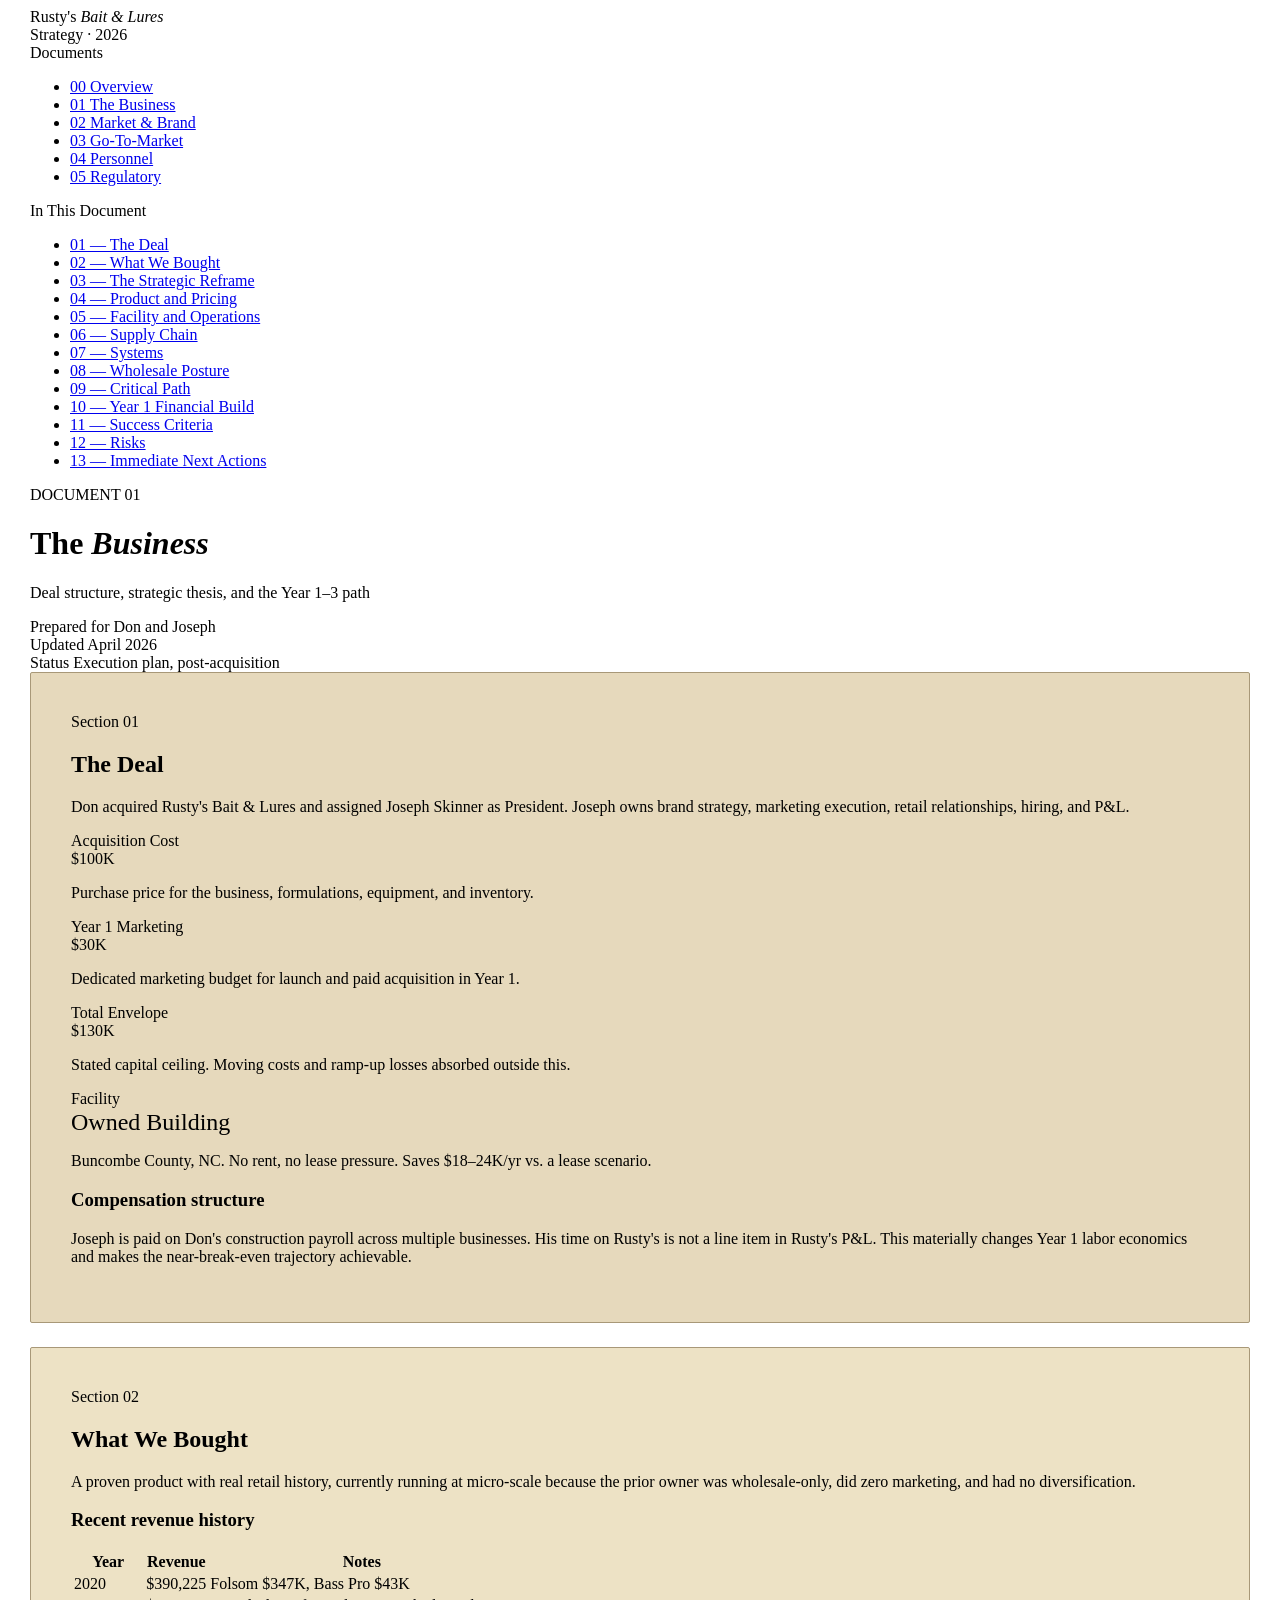
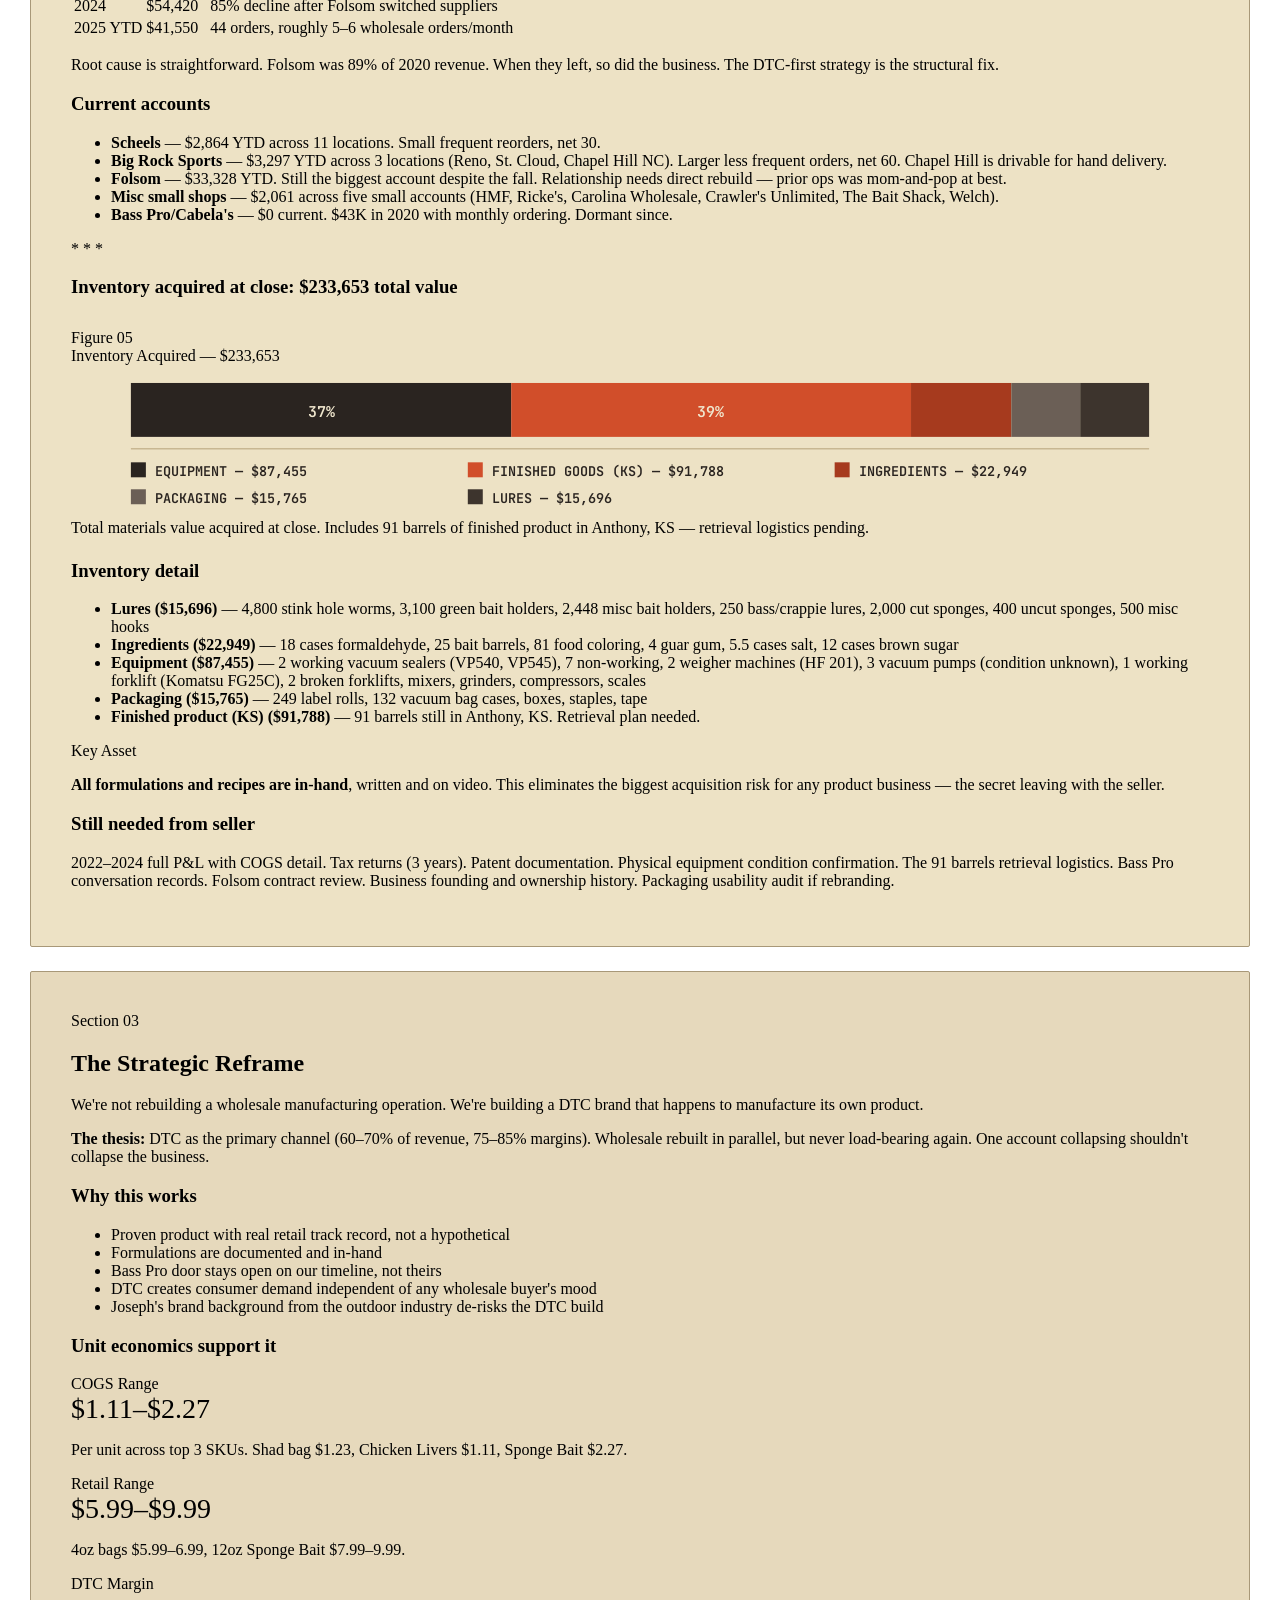
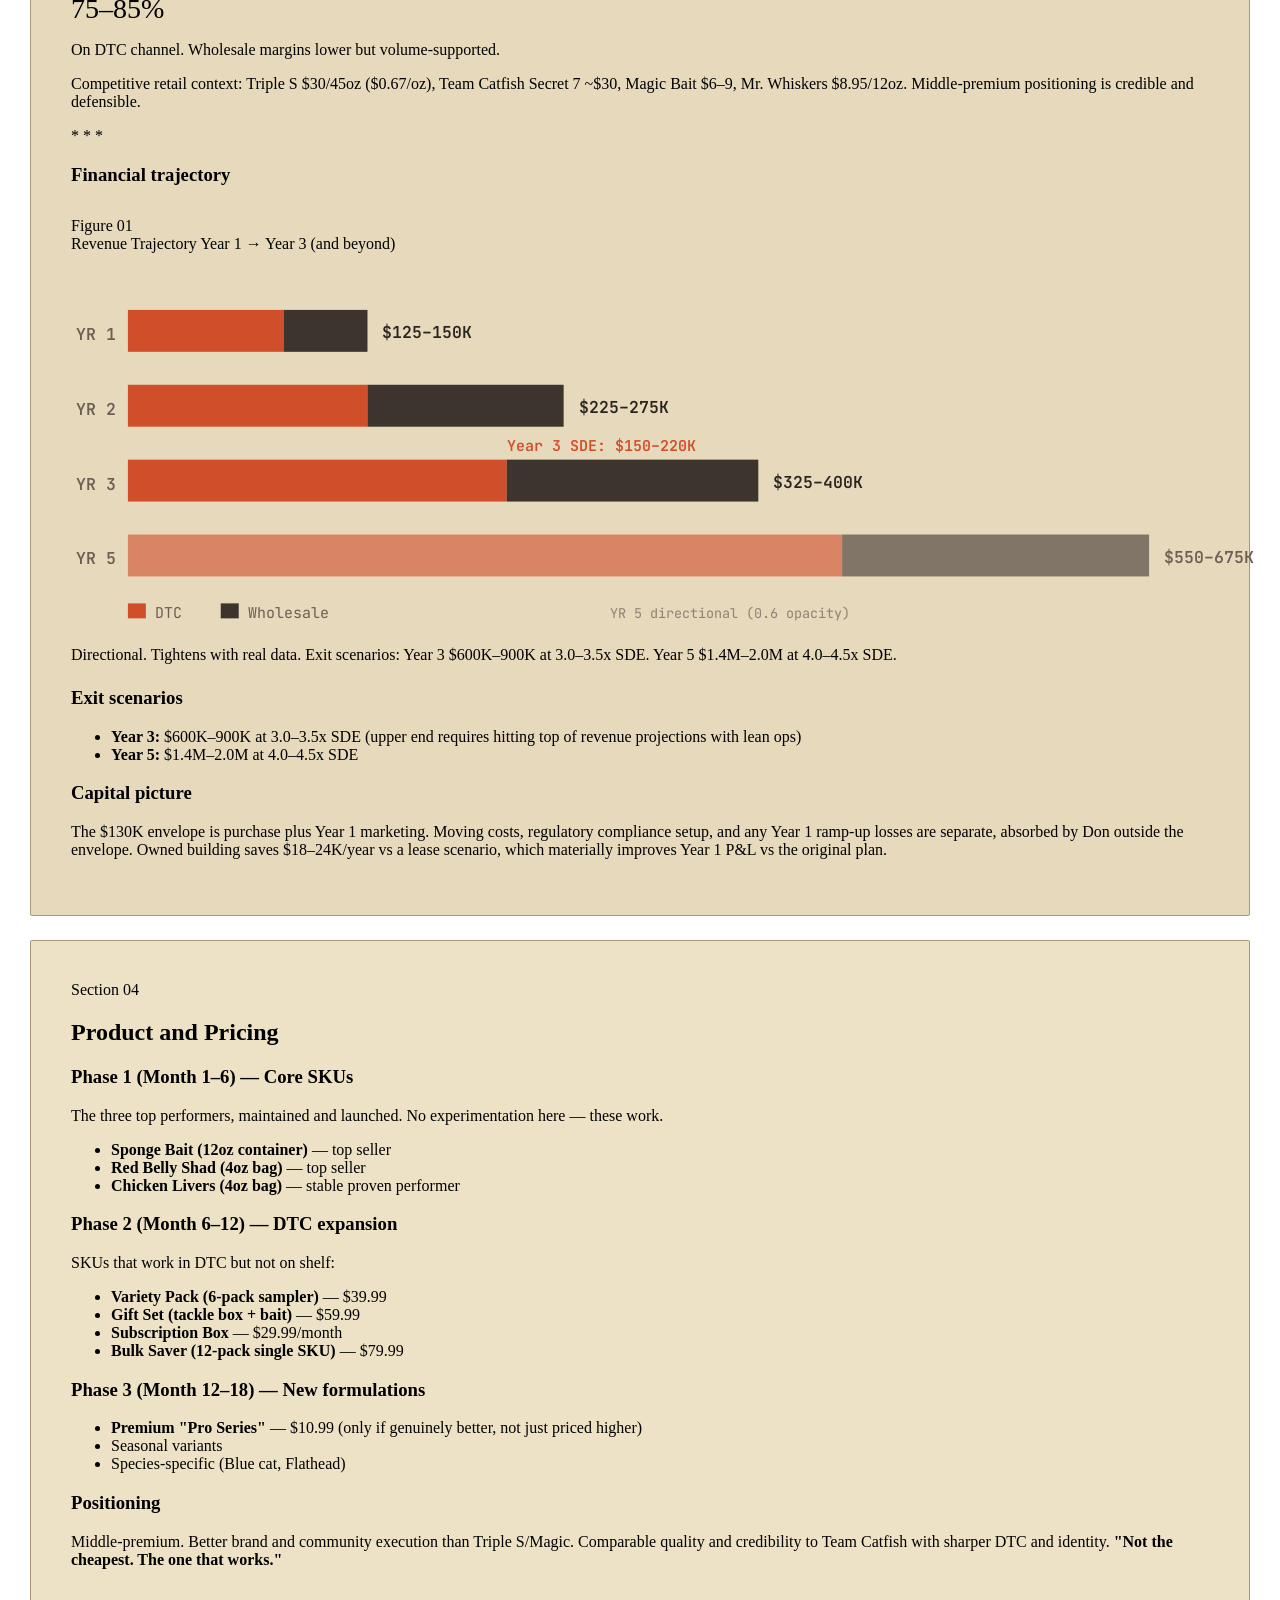
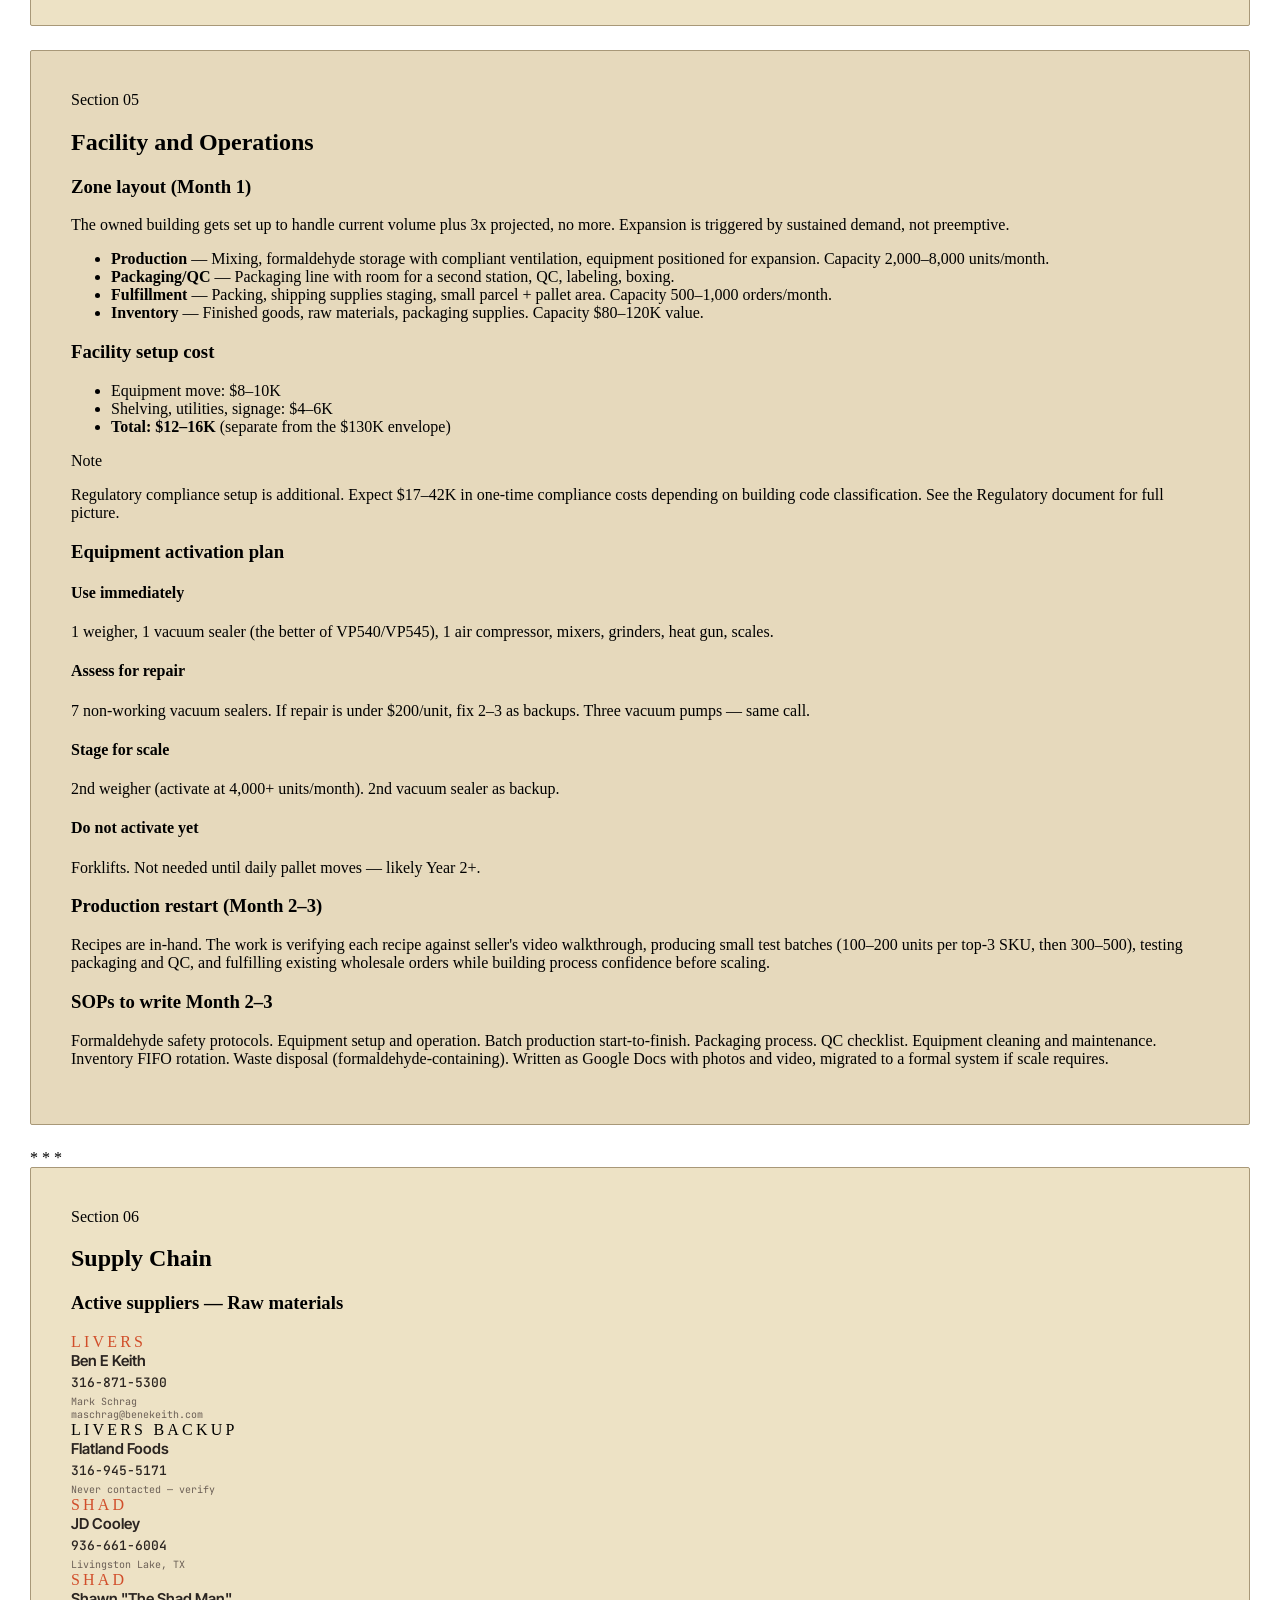
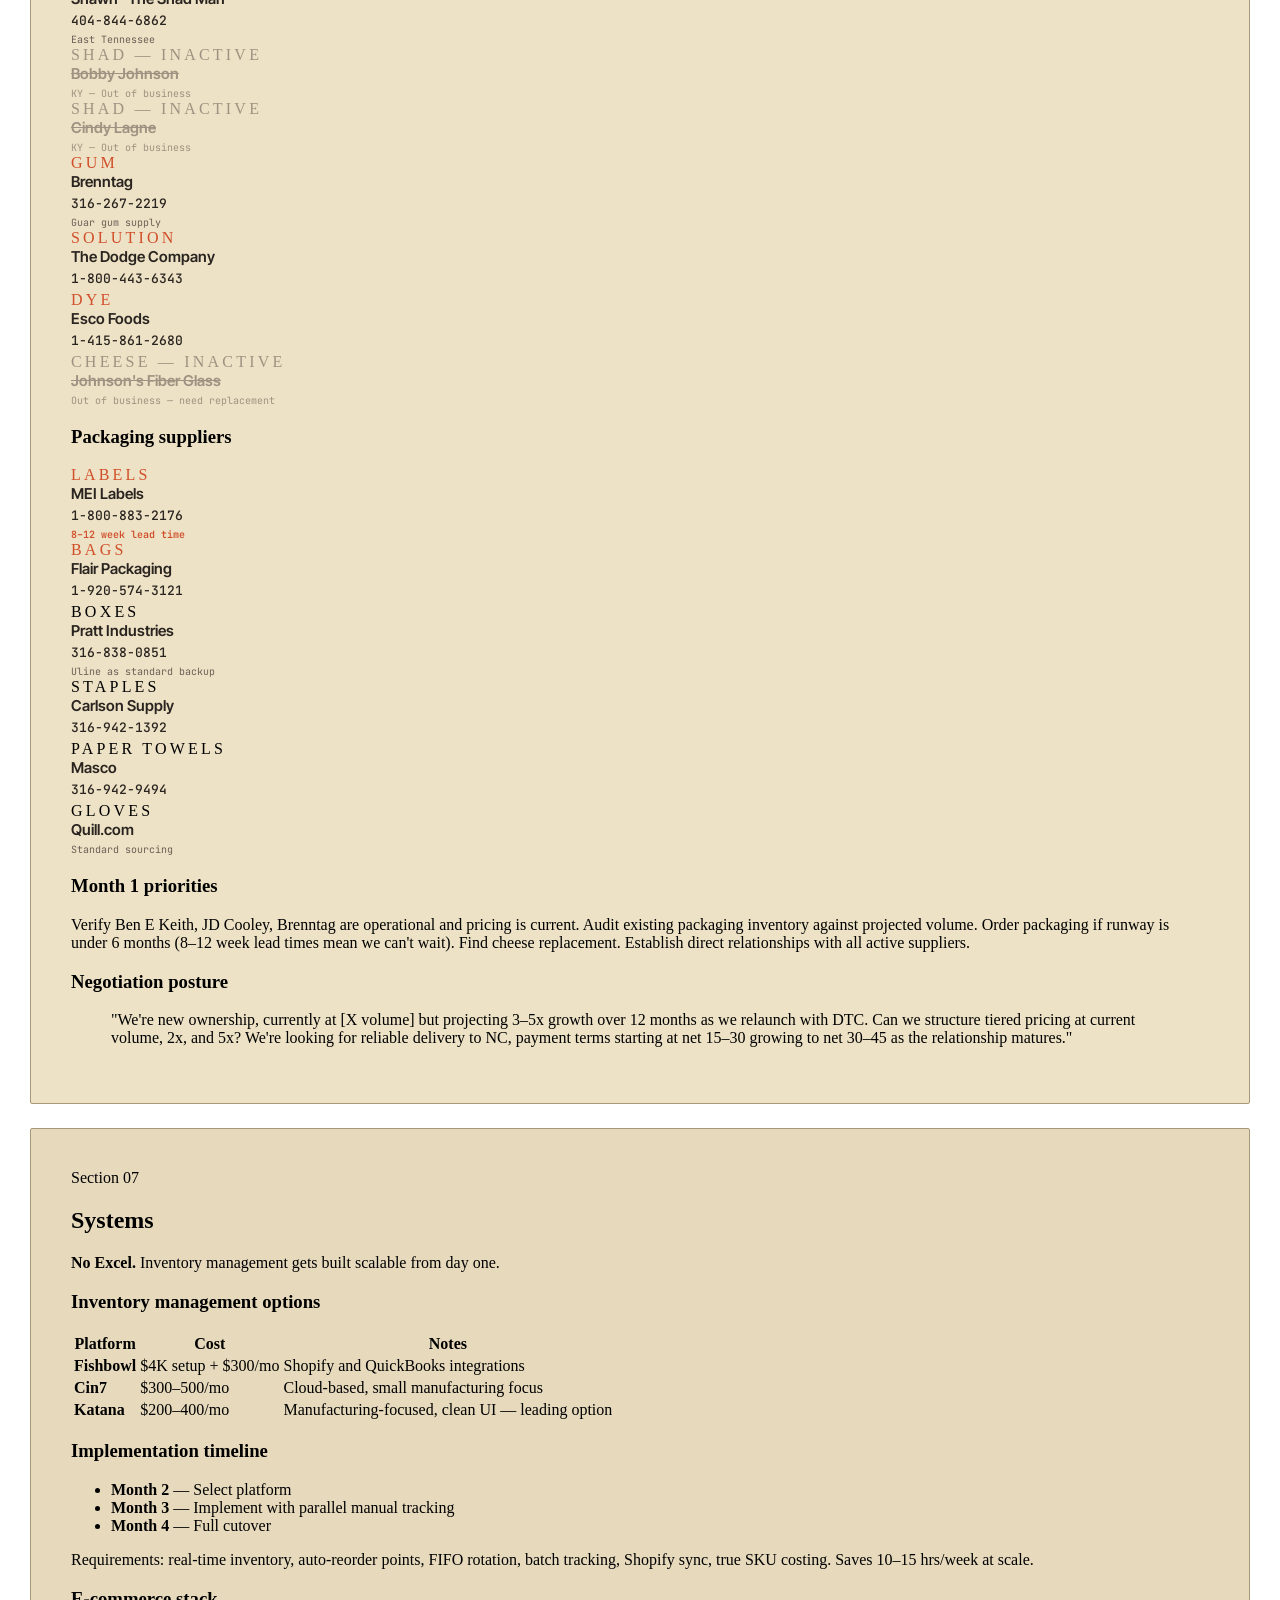
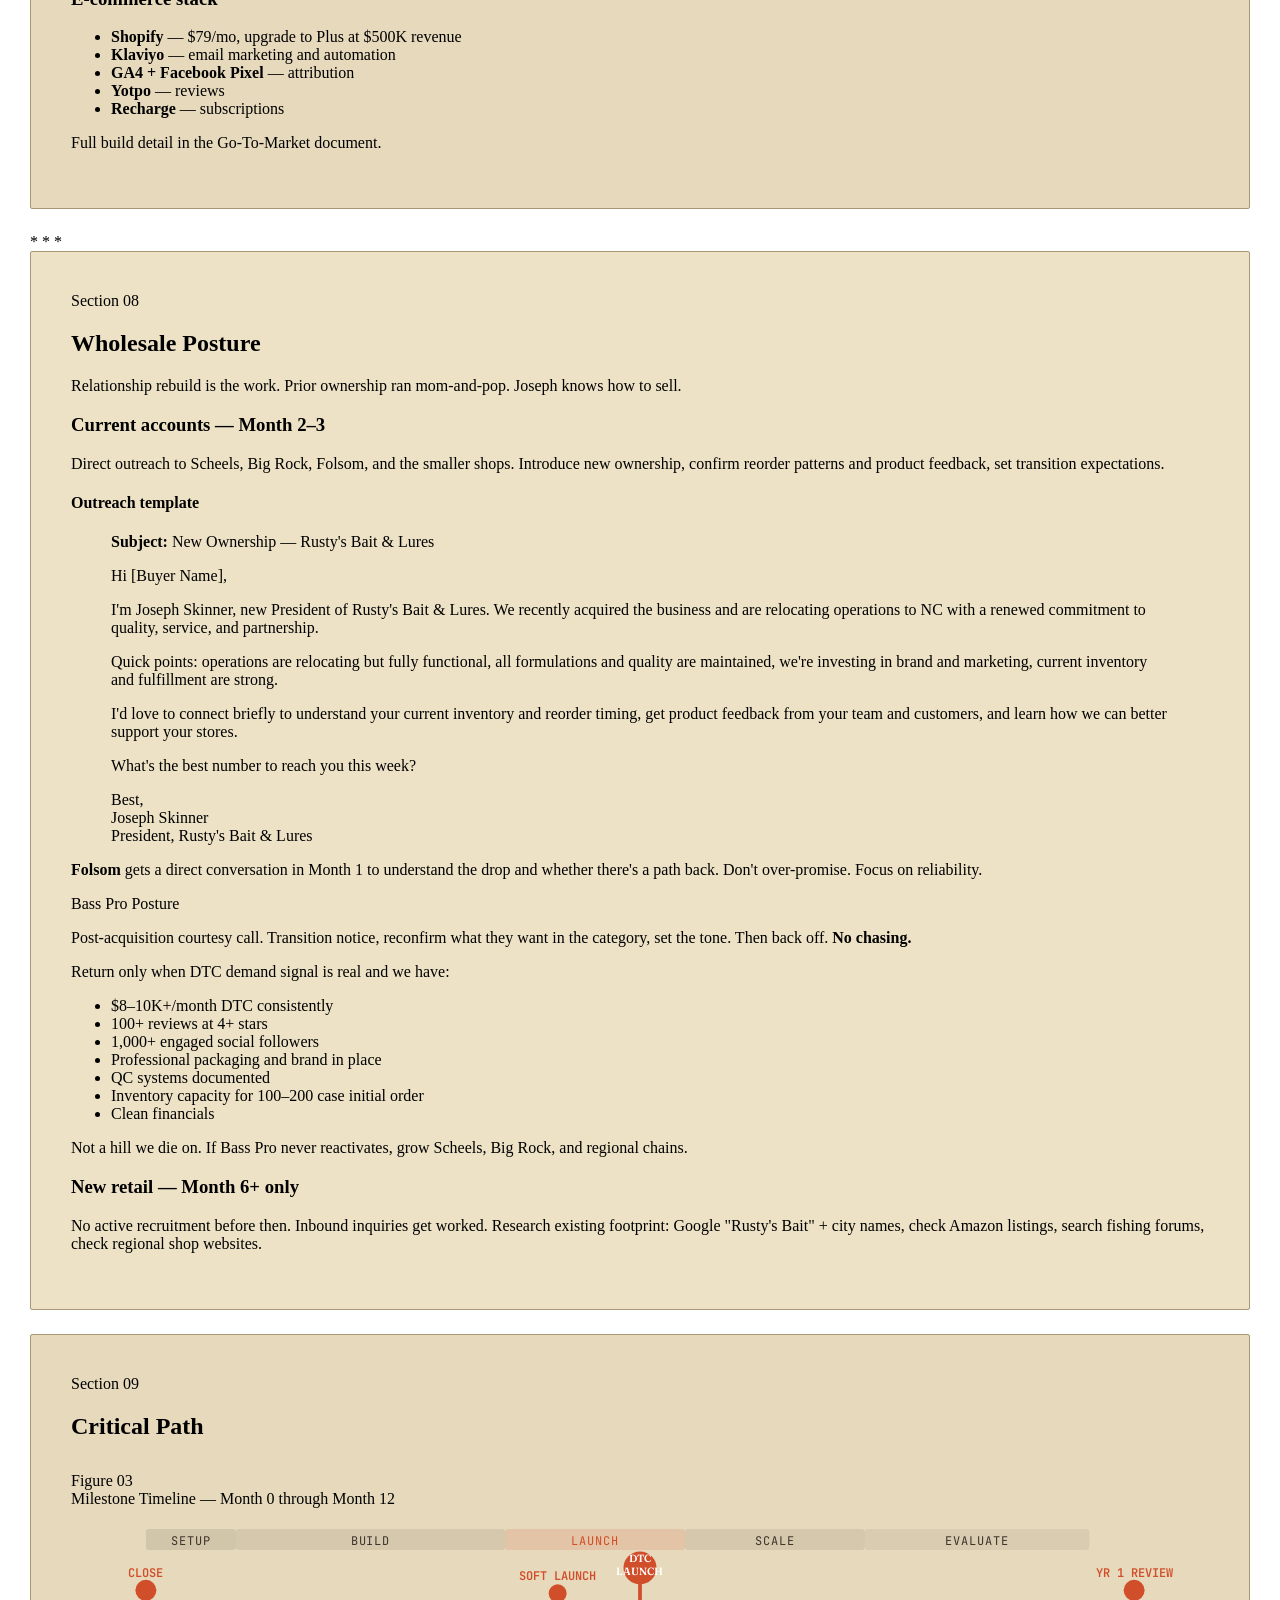
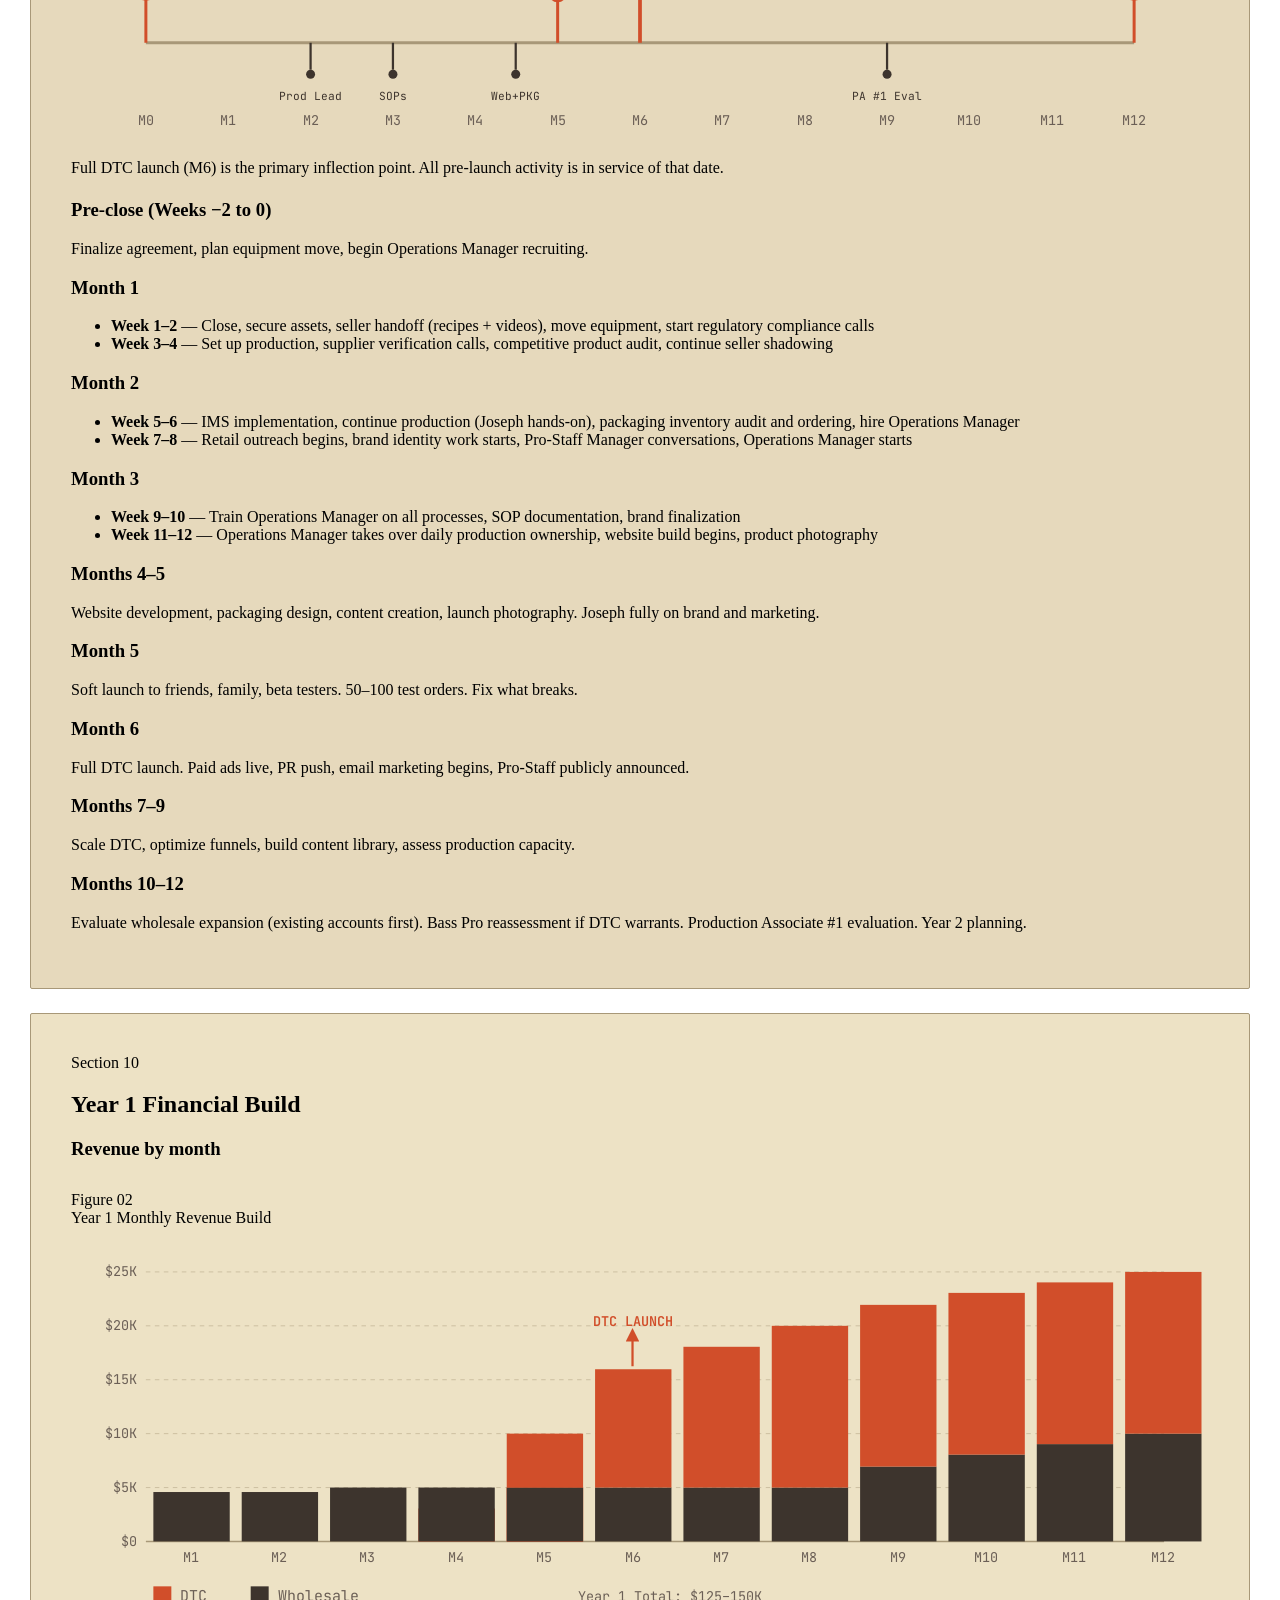
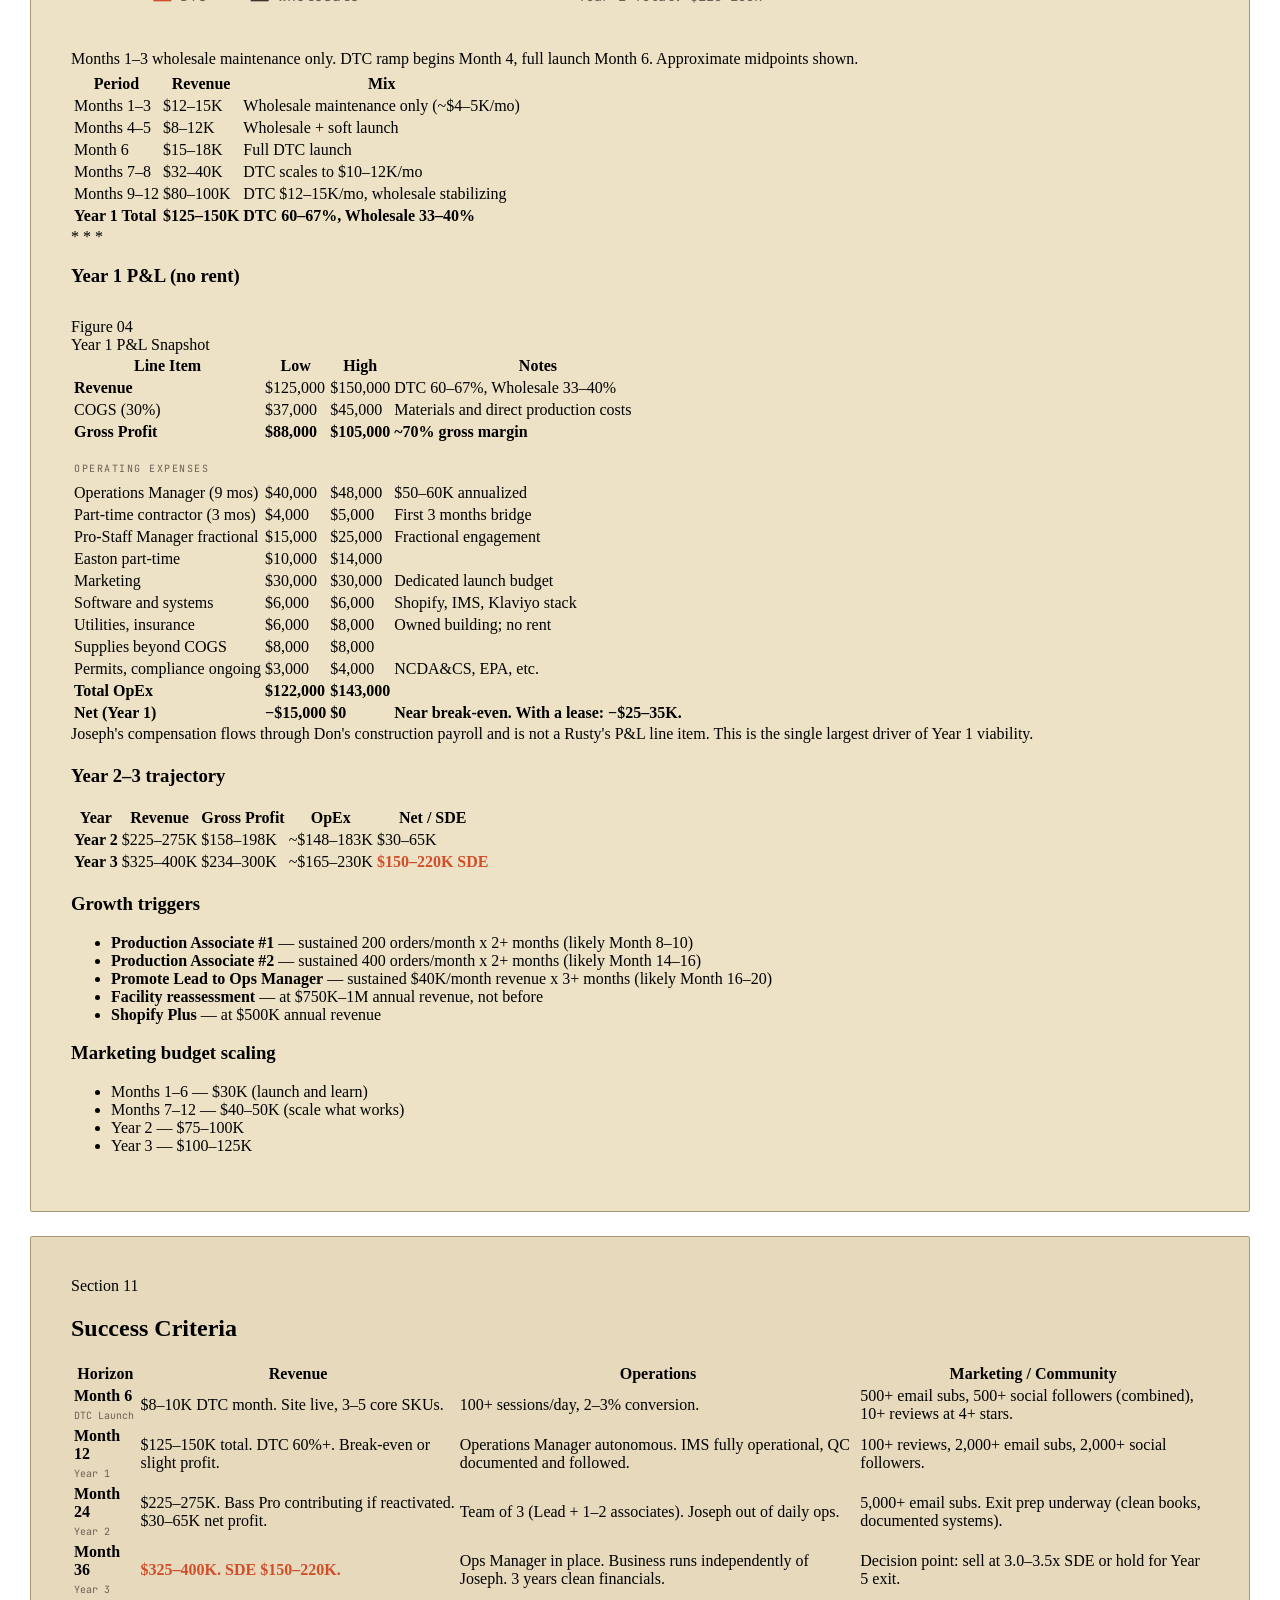
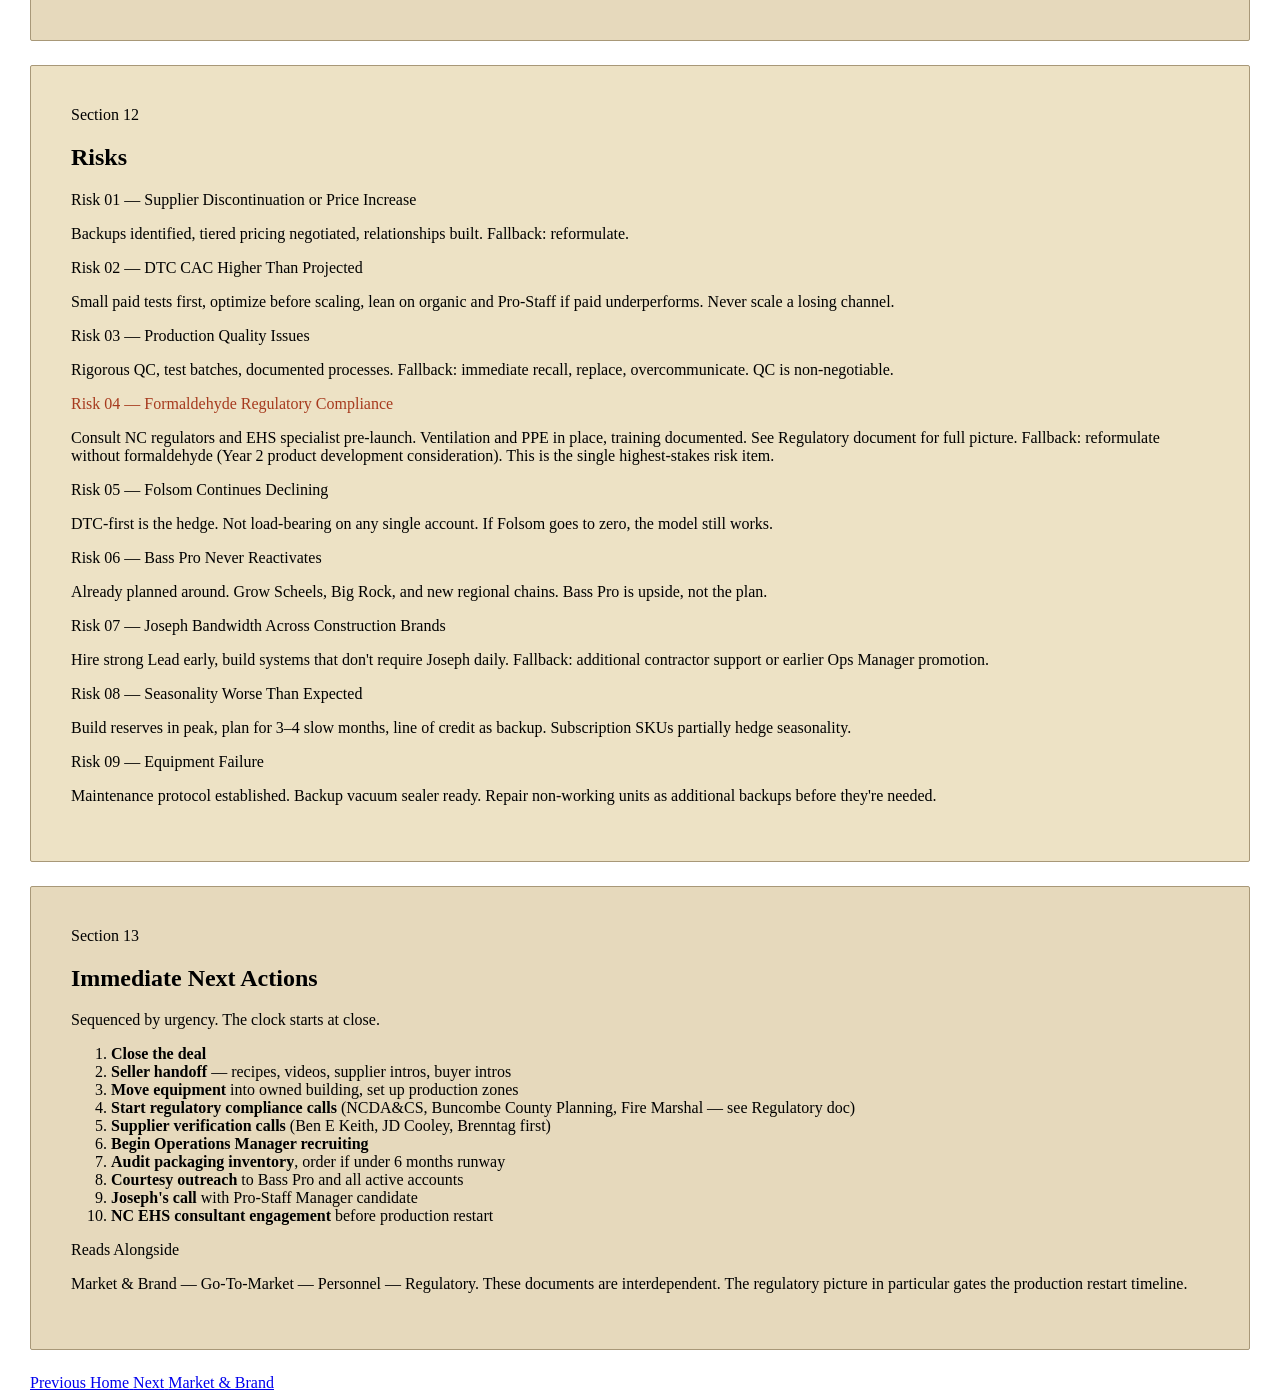
==== 01-business.html @ 71f54b0c "Add files via upload" ====
<!DOCTYPE html>
<html lang="en">
<head>
  <meta charset="UTF-8" />
  <meta name="viewport" content="width=device-width, initial-scale=1.0" />
  <title>The Business — Rusty's Bait &amp; Lures</title>
  <link rel="preconnect" href="https://fonts.googleapis.com" />
  <link rel="preconnect" href="https://fonts.gstatic.com" crossorigin />
  <link href="https://fonts.googleapis.com/css2?family=Fraunces:ital,opsz,wght@0,9..144,300;0,9..144,400;0,9..144,600;1,9..144,300;1,9..144,400;1,9..144,600&family=Inter+Tight:ital,wght@0,400;0,500;0,600;0,700;1,400&family=JetBrains+Mono:wght@400;500;600&display=swap" rel="stylesheet" />
  <link rel="stylesheet" href="../style.css" />
  <style>
    .layout { max-width: 1220px; margin: 0 auto; }
    .viz { padding: 12px 0 4px; }
    .viz svg { overflow: visible; }
  </style>
</head>
<body>

<div class="layout">

  <!-- ============================================================
       SIDEBAR
       ============================================================ -->
  <aside class="sidebar">
    <div class="brand-mark">Rusty's <em>Bait &amp; Lures</em></div>
    <div class="brand-tag">Strategy · 2026</div>

    <div class="nav-section">Documents</div>
    <ul class="nav-list">
      <li>
        <a href="index.html">
          <span class="nav-num">00</span>
          Overview
        </a>
      </li>
      <li>
        <a href="01-business.html" class="current">
          <span class="nav-num">01</span>
          The Business
        </a>
      </li>
      <li>
        <a href="02-market-and-brand.html">
          <span class="nav-num">02</span>
          Market &amp; Brand
        </a>
      </li>
      <li>
        <a href="03-go-to-market.html">
          <span class="nav-num">03</span>
          Go-To-Market
        </a>
      </li>
      <li>
        <a href="04-personnel.html">
          <span class="nav-num">04</span>
          Personnel
        </a>
      </li>
      <li>
        <a href="05-regulatory.html">
          <span class="nav-num">05</span>
          Regulatory
        </a>
      </li>
    </ul>

    <div class="nav-section">In This Document</div>
    <ul class="nav-toc">
      <li><a href="#deal">01 — The Deal</a></li>
      <li><a href="#what-we-bought">02 — What We Bought</a></li>
      <li><a href="#strategic-reframe">03 — The Strategic Reframe</a></li>
      <li><a href="#product-pricing">04 — Product and Pricing</a></li>
      <li><a href="#facility-ops">05 — Facility and Operations</a></li>
      <li><a href="#supply-chain">06 — Supply Chain</a></li>
      <li><a href="#systems">07 — Systems</a></li>
      <li><a href="#wholesale">08 — Wholesale Posture</a></li>
      <li><a href="#critical-path">09 — Critical Path</a></li>
      <li><a href="#financials">10 — Year 1 Financial Build</a></li>
      <li><a href="#success">11 — Success Criteria</a></li>
      <li><a href="#risks">12 — Risks</a></li>
      <li><a href="#next-actions">13 — Immediate Next Actions</a></li>
    </ul>
  </aside>

  <!-- ============================================================
       MAIN CONTENT
       ============================================================ -->
  <main class="content">

    <!-- DOC HEADER -->
    <header class="doc-header">
      <div class="doc-eyebrow">DOCUMENT 01</div>
      <h1 class="doc-title">The <em>Business</em></h1>
      <p class="doc-subtitle">Deal structure, strategic thesis, and the Year 1&ndash;3 path</p>
      <div class="doc-meta">
        <div class="doc-meta-item">
          <span class="doc-meta-label">Prepared for</span>
          <span class="doc-meta-value">Don and Joseph</span>
        </div>
        <div class="doc-meta-item">
          <span class="doc-meta-label">Updated</span>
          <span class="doc-meta-value">April 2026</span>
        </div>
        <div class="doc-meta-item">
          <span class="doc-meta-label">Status</span>
          <span class="doc-meta-value">Execution plan, post-acquisition</span>
        </div>
      </div>
    </header>

    <!-- ============================================================
         SECTION 01 — THE DEAL
         ============================================================ -->
    <section id="deal" class="section section-full" style="background:#e6d9bc; border:1px solid #a89878; border-radius:2px; padding:40px; margin-bottom:24px;">
      <span class="section-num">Section 01</span>
      <h2 class="section-title">The Deal</h2>

      <p>Don acquired Rusty's Bait &amp; Lures and assigned Joseph Skinner as President. Joseph owns brand strategy, marketing execution, retail relationships, hiring, and P&amp;L.</p>

      <div class="stat-row">
        <div class="stat-card">
          <div class="stat-label">Acquisition Cost</div>
          <div class="stat-value">$100K</div>
          <p class="stat-detail">Purchase price for the business, formulations, equipment, and inventory.</p>
        </div>
        <div class="stat-card">
          <div class="stat-label">Year 1 Marketing</div>
          <div class="stat-value">$30K</div>
          <p class="stat-detail">Dedicated marketing budget for launch and paid acquisition in Year 1.</p>
        </div>
        <div class="stat-card">
          <div class="stat-label">Total Envelope</div>
          <div class="stat-value">$130K</div>
          <p class="stat-detail">Stated capital ceiling. Moving costs and ramp-up losses absorbed outside this.</p>
        </div>
        <div class="stat-card">
          <div class="stat-label">Facility</div>
          <div class="stat-value" style="font-size:24px; line-height:1.2;">Owned Building</div>
          <p class="stat-detail">Buncombe County, NC. No rent, no lease pressure. Saves $18&ndash;24K/yr vs. a lease scenario.</p>
        </div>
      </div>

      <h3>Compensation structure</h3>
      <p>Joseph is paid on Don's construction payroll across multiple businesses. His time on Rusty's is not a line item in Rusty's P&amp;L. This materially changes Year 1 labor economics and makes the near-break-even trajectory achievable.</p>

    </section>

    <!-- ============================================================
         SECTION 02 — WHAT WE BOUGHT
         ============================================================ -->
    <section id="what-we-bought" class="section section-full" style="background:#ede2c5; border:1px solid #a89878; border-radius:2px; padding:40px; margin-bottom:24px;">
      <span class="section-num">Section 02</span>
      <h2 class="section-title">What We Bought</h2>

      <p class="lead">A proven product with real retail history, currently running at micro-scale because the prior owner was wholesale-only, did zero marketing, and had no diversification.</p>

      <h3>Recent revenue history</h3>

      <table class="data-table">
        <thead>
          <tr>
            <th>Year</th>
            <th>Revenue</th>
            <th>Notes</th>
          </tr>
        </thead>
        <tbody>
          <tr>
            <td class="num">2020</td>
            <td class="num">$390,225</td>
            <td>Folsom $347K, Bass Pro $43K</td>
          </tr>
          <tr>
            <td class="num">2024</td>
            <td class="num">$54,420</td>
            <td>85% decline after Folsom switched suppliers</td>
          </tr>
          <tr>
            <td class="num">2025 YTD</td>
            <td class="num">$41,550</td>
            <td>44 orders, roughly 5&ndash;6 wholesale orders/month</td>
          </tr>
        </tbody>
      </table>

      <p>Root cause is straightforward. Folsom was 89% of 2020 revenue. When they left, so did the business. The DTC-first strategy is the structural fix.</p>

      <h3>Current accounts</h3>
      <ul>
        <li><strong>Scheels</strong> — $2,864 YTD across 11 locations. Small frequent reorders, net 30.</li>
        <li><strong>Big Rock Sports</strong> — $3,297 YTD across 3 locations (Reno, St. Cloud, Chapel Hill NC). Larger less frequent orders, net 60. Chapel Hill is drivable for hand delivery.</li>
        <li><strong>Folsom</strong> — $33,328 YTD. Still the biggest account despite the fall. Relationship needs direct rebuild — prior ops was mom-and-pop at best.</li>
        <li><strong>Misc small shops</strong> — $2,061 across five small accounts (HMF, Ricke's, Carolina Wholesale, Crawler's Unlimited, The Bait Shack, Welch).</li>
        <li><strong>Bass Pro/Cabela's</strong> — $0 current. $43K in 2020 with monthly ordering. Dormant since.</li>
      </ul>

      <div class="ornament"><span class="ornament-mark">* * *</span></div>

      <h3>Inventory acquired at close: $233,653 total value</h3>

      <!-- FIGURE 05 — Inventory Breakdown -->
      <div class="viz">
        <div class="viz-title">Figure 05</div>
        <div class="viz-subtitle">Inventory Acquired &mdash; $233,653</div>
        <svg viewBox="0 0 760 100" xmlns="http://www.w3.org/2000/svg" aria-label="Stacked bar chart showing inventory acquired at close by category">
          <!-- Bar segments — total width 680px (x=40 to x=720) -->
          <rect x="40"  y="12" width="254" height="36" fill="#2a2420"/><!-- Equipment 37.4% -->
          <rect x="294" y="12" width="267" height="36" fill="#d14e2a"/><!-- Finished Goods 39.3% -->
          <rect x="561" y="12" width="67"  height="36" fill="#a63a1e"/><!-- Ingredients 9.8% -->
          <rect x="628" y="12" width="46"  height="36" fill="#6b5f56"/><!-- Packaging 6.7% -->
          <rect x="674" y="12" width="46"  height="36" fill="#3d342d"/><!-- Lures 6.7% -->

          <!-- Percentage labels inside the two wide segments -->
          <text x="167" y="35" text-anchor="middle" font-family="JetBrains Mono, monospace" font-size="10" fill="#f0e7ce" font-weight="600">37%</text>
          <text x="427" y="35" text-anchor="middle" font-family="JetBrains Mono, monospace" font-size="10" fill="#f0e7ce" font-weight="600">39%</text>

          <!-- Separator -->
          <line x1="40" y1="56" x2="720" y2="56" stroke="#c8b792" stroke-width="1"/>

          <!-- Legend row 1 — three entries -->
          <rect x="40"  y="65" width="10" height="10" fill="#2a2420"/>
          <text x="56"  y="74" font-family="JetBrains Mono, monospace" font-size="9" fill="#2a2420" font-weight="600">EQUIPMENT — $87,455</text>

          <rect x="265" y="65" width="10" height="10" fill="#d14e2a"/>
          <text x="281" y="74" font-family="JetBrains Mono, monospace" font-size="9" fill="#2a2420" font-weight="600">FINISHED GOODS (KS) — $91,788</text>

          <rect x="510" y="65" width="10" height="10" fill="#a63a1e"/>
          <text x="526" y="74" font-family="JetBrains Mono, monospace" font-size="9" fill="#2a2420" font-weight="600">INGREDIENTS — $22,949</text>

          <!-- Legend row 2 — two entries -->
          <rect x="40"  y="83" width="10" height="10" fill="#6b5f56"/>
          <text x="56"  y="92" font-family="JetBrains Mono, monospace" font-size="9" fill="#2a2420" font-weight="600">PACKAGING — $15,765</text>

          <rect x="265" y="83" width="10" height="10" fill="#3d342d"/>
          <text x="281" y="92" font-family="JetBrains Mono, monospace" font-size="9" fill="#2a2420" font-weight="600">LURES — $15,696</text>
        </svg>
        <div class="viz-caption">Total materials value acquired at close. Includes 91 barrels of finished product in Anthony, KS — retrieval logistics pending.</div>
      </div>

      <h3>Inventory detail</h3>
      <ul>
        <li><strong>Lures ($15,696)</strong> — 4,800 stink hole worms, 3,100 green bait holders, 2,448 misc bait holders, 250 bass/crappie lures, 2,000 cut sponges, 400 uncut sponges, 500 misc hooks</li>
        <li><strong>Ingredients ($22,949)</strong> — 18 cases formaldehyde, 25 bait barrels, 81 food coloring, 4 guar gum, 5.5 cases salt, 12 cases brown sugar</li>
        <li><strong>Equipment ($87,455)</strong> — 2 working vacuum sealers (VP540, VP545), 7 non-working, 2 weigher machines (HF 201), 3 vacuum pumps (condition unknown), 1 working forklift (Komatsu FG25C), 2 broken forklifts, mixers, grinders, compressors, scales</li>
        <li><strong>Packaging ($15,765)</strong> — 249 label rolls, 132 vacuum bag cases, boxes, staples, tape</li>
        <li><strong>Finished product (KS) ($91,788)</strong> — 91 barrels still in Anthony, KS. Retrieval plan needed.</li>
      </ul>

      <div class="callout">
        <span class="callout-label">Key Asset</span>
        <p><strong>All formulations and recipes are in-hand</strong>, written and on video. This eliminates the biggest acquisition risk for any product business — the secret leaving with the seller.</p>
      </div>

      <h3>Still needed from seller</h3>
      <p>2022&ndash;2024 full P&amp;L with COGS detail. Tax returns (3 years). Patent documentation. Physical equipment condition confirmation. The 91 barrels retrieval logistics. Bass Pro conversation records. Folsom contract review. Business founding and ownership history. Packaging usability audit if rebranding.</p>

    </section>

    <!-- ============================================================
         SECTION 03 — THE STRATEGIC REFRAME
         ============================================================ -->
    <section id="strategic-reframe" class="section section-full" style="background:#e6d9bc; border:1px solid #a89878; border-radius:2px; padding:40px; margin-bottom:24px;">
      <span class="section-num">Section 03</span>
      <h2 class="section-title">The Strategic Reframe</h2>

      <div class="pullquote">
        We're not rebuilding a wholesale manufacturing operation. We're building a DTC brand that happens to manufacture its own product.
      </div>

      <p><strong>The thesis:</strong> DTC as the primary channel (60&ndash;70% of revenue, 75&ndash;85% margins). Wholesale rebuilt in parallel, but never load-bearing again. One account collapsing shouldn't collapse the business.</p>

      <h3>Why this works</h3>
      <ul>
        <li>Proven product with real retail track record, not a hypothetical</li>
        <li>Formulations are documented and in-hand</li>
        <li>Bass Pro door stays open on our timeline, not theirs</li>
        <li>DTC creates consumer demand independent of any wholesale buyer's mood</li>
        <li>Joseph's brand background from the outdoor industry de-risks the DTC build</li>
      </ul>

      <h3>Unit economics support it</h3>

      <div class="stat-row">
        <div class="stat-card">
          <div class="stat-label">COGS Range</div>
          <div class="stat-value" style="font-size:28px;">$1.11&ndash;$2.27</div>
          <p class="stat-detail">Per unit across top 3 SKUs. Shad bag $1.23, Chicken Livers $1.11, Sponge Bait $2.27.</p>
        </div>
        <div class="stat-card">
          <div class="stat-label">Retail Range</div>
          <div class="stat-value" style="font-size:28px;">$5.99&ndash;$9.99</div>
          <p class="stat-detail">4oz bags $5.99&ndash;6.99, 12oz Sponge Bait $7.99&ndash;9.99.</p>
        </div>
        <div class="stat-card">
          <div class="stat-label">DTC Margin</div>
          <div class="stat-value" style="font-size:28px;">75&ndash;85%</div>
          <p class="stat-detail">On DTC channel. Wholesale margins lower but volume-supported.</p>
        </div>
      </div>

      <p>Competitive retail context: Triple S $30/45oz ($0.67/oz), Team Catfish Secret 7 ~$30, Magic Bait $6&ndash;9, Mr. Whiskers $8.95/12oz. Middle-premium positioning is credible and defensible.</p>

      <div class="ornament"><span class="ornament-mark">* * *</span></div>

      <h3>Financial trajectory</h3>

      <!-- FIGURE 01 — Revenue Trajectory -->
      <div class="viz">
        <div class="viz-title">Figure 01</div>
        <div class="viz-subtitle">Revenue Trajectory Year 1 &rarr; Year 3 (and beyond)</div>
        <svg viewBox="0 0 760 260" xmlns="http://www.w3.org/2000/svg" aria-label="Stacked horizontal bar chart showing revenue trajectory by year">
          <!-- Y-axis labels -->
          <text x="30" y="58" text-anchor="end" font-family="JetBrains Mono, monospace" font-size="11" fill="#6b5f56" font-weight="600">YR 1</text>
          <text x="30" y="108" text-anchor="end" font-family="JetBrains Mono, monospace" font-size="11" fill="#6b5f56" font-weight="600">YR 2</text>
          <text x="30" y="158" text-anchor="end" font-family="JetBrains Mono, monospace" font-size="11" fill="#6b5f56" font-weight="600">YR 3</text>
          <text x="30" y="208" text-anchor="end" font-family="JetBrains Mono, monospace" font-size="11" fill="#6b5f56" font-weight="600">YR 5</text>

          <!-- Year 1: $125-150K — total ~160px. DTC 65% ~104px, Wholesale 35% ~56px -->
          <rect x="38" y="38" width="104" height="28" fill="#d14e2a" />
          <rect x="142" y="38" width="56" height="28" fill="#3d342d" />
          <text x="208" y="57" font-family="JetBrains Mono, monospace" font-size="11" fill="#2a2420" font-weight="600">$125–150K</text>

          <!-- Year 2: $225-275K — DTC ~55% scale: 160 * (250/137.5) = ~291px. DTC 55% ~160px, WS 45% ~131px -->
          <rect x="38" y="88" width="160" height="28" fill="#d14e2a" />
          <rect x="198" y="88" width="131" height="28" fill="#3d342d" />
          <text x="339" y="107" font-family="JetBrains Mono, monospace" font-size="11" fill="#2a2420" font-weight="600">$225–275K</text>

          <!-- Year 3: $325-400K — scale: 160 * (362.5/137.5) = ~421px. DTC 60% ~253px, WS 40% ~168px -->
          <rect x="38" y="138" width="253" height="28" fill="#d14e2a" />
          <rect x="291" y="138" width="168" height="28" fill="#3d342d" />
          <text x="469" y="157" font-family="JetBrains Mono, monospace" font-size="11" fill="#2a2420" font-weight="600">$325–400K</text>
          <!-- Annotation Year 3 SDE -->
          <text x="291" y="132" font-family="JetBrains Mono, monospace" font-size="10" fill="#d14e2a" font-weight="600">Year 3 SDE: $150–220K</text>

          <!-- Year 5: $550-675K — scale: 160 * (612.5/137.5) = ~712px, capped at 682 to fit. DTC 70% ~497px, WS 30% ~213px — opacity 0.6 -->
          <rect x="38" y="188" width="477" height="28" fill="#d14e2a" opacity="0.6" />
          <rect x="515" y="188" width="205" height="28" fill="#3d342d" opacity="0.6" />
          <text x="730" y="207" font-family="JetBrains Mono, monospace" font-size="11" fill="#6b5f56" font-weight="600">$550–675K</text>

          <!-- Legend -->
          <rect x="38" y="234" width="12" height="10" fill="#d14e2a" />
          <text x="56" y="244" font-family="JetBrains Mono, monospace" font-size="10" fill="#6b5f56">DTC</text>
          <rect x="100" y="234" width="12" height="10" fill="#3d342d" />
          <text x="118" y="244" font-family="JetBrains Mono, monospace" font-size="10" fill="#6b5f56">Wholesale</text>
          <text x="360" y="244" font-family="JetBrains Mono, monospace" font-size="9" fill="#6b5f56" opacity="0.7">YR 5 directional (0.6 opacity)</text>
        </svg>
        <div class="viz-caption">Directional. Tightens with real data. Exit scenarios: Year 3 $600K&ndash;900K at 3.0&ndash;3.5x SDE. Year 5 $1.4M&ndash;2.0M at 4.0&ndash;4.5x SDE.</div>
      </div>

      <h3>Exit scenarios</h3>
      <ul>
        <li><strong>Year 3:</strong> $600K&ndash;900K at 3.0&ndash;3.5x SDE (upper end requires hitting top of revenue projections with lean ops)</li>
        <li><strong>Year 5:</strong> $1.4M&ndash;2.0M at 4.0&ndash;4.5x SDE</li>
      </ul>

      <h3>Capital picture</h3>
      <p>The $130K envelope is purchase plus Year 1 marketing. Moving costs, regulatory compliance setup, and any Year 1 ramp-up losses are separate, absorbed by Don outside the envelope. Owned building saves $18&ndash;24K/year vs a lease scenario, which materially improves Year 1 P&amp;L vs the original plan.</p>

    </section>

    <!-- ============================================================
         SECTION 04 — PRODUCT AND PRICING
         ============================================================ -->
    <section id="product-pricing" class="section" style="background:#ede2c5; border:1px solid #a89878; border-radius:2px; padding:40px; margin-bottom:24px;">
      <span class="section-num">Section 04</span>
      <h2 class="section-title">Product and Pricing</h2>

      <h3>Phase 1 (Month 1&ndash;6) &mdash; Core SKUs</h3>
      <p>The three top performers, maintained and launched. No experimentation here &mdash; these work.</p>
      <ul>
        <li><strong>Sponge Bait (12oz container)</strong> &mdash; top seller</li>
        <li><strong>Red Belly Shad (4oz bag)</strong> &mdash; top seller</li>
        <li><strong>Chicken Livers (4oz bag)</strong> &mdash; stable proven performer</li>
      </ul>

      <h3>Phase 2 (Month 6&ndash;12) &mdash; DTC expansion</h3>
      <p>SKUs that work in DTC but not on shelf:</p>
      <ul>
        <li><strong>Variety Pack (6-pack sampler)</strong> &mdash; $39.99</li>
        <li><strong>Gift Set (tackle box + bait)</strong> &mdash; $59.99</li>
        <li><strong>Subscription Box</strong> &mdash; $29.99/month</li>
        <li><strong>Bulk Saver (12-pack single SKU)</strong> &mdash; $79.99</li>
      </ul>

      <h3>Phase 3 (Month 12&ndash;18) &mdash; New formulations</h3>
      <ul>
        <li><strong>Premium "Pro Series"</strong> &mdash; $10.99 (only if genuinely better, not just priced higher)</li>
        <li>Seasonal variants</li>
        <li>Species-specific (Blue cat, Flathead)</li>
      </ul>

      <h3>Positioning</h3>
      <p>Middle-premium. Better brand and community execution than Triple S/Magic. Comparable quality and credibility to Team Catfish with sharper DTC and identity. <strong>"Not the cheapest. The one that works."</strong></p>

    </section>

    <!-- ============================================================
         SECTION 05 — FACILITY AND OPERATIONS
         ============================================================ -->
    <section id="facility-ops" class="section" style="background:#e6d9bc; border:1px solid #a89878; border-radius:2px; padding:40px; margin-bottom:24px;">
      <span class="section-num">Section 05</span>
      <h2 class="section-title">Facility and Operations</h2>

      <h3>Zone layout (Month 1)</h3>
      <p>The owned building gets set up to handle current volume plus 3x projected, no more. Expansion is triggered by sustained demand, not preemptive.</p>

      <ul>
        <li><strong>Production</strong> &mdash; Mixing, formaldehyde storage with compliant ventilation, equipment positioned for expansion. Capacity 2,000&ndash;8,000 units/month.</li>
        <li><strong>Packaging/QC</strong> &mdash; Packaging line with room for a second station, QC, labeling, boxing.</li>
        <li><strong>Fulfillment</strong> &mdash; Packing, shipping supplies staging, small parcel + pallet area. Capacity 500&ndash;1,000 orders/month.</li>
        <li><strong>Inventory</strong> &mdash; Finished goods, raw materials, packaging supplies. Capacity $80&ndash;120K value.</li>
      </ul>

      <h3>Facility setup cost</h3>
      <ul>
        <li>Equipment move: $8&ndash;10K</li>
        <li>Shelving, utilities, signage: $4&ndash;6K</li>
        <li><strong>Total: $12&ndash;16K</strong> (separate from the $130K envelope)</li>
      </ul>

      <div class="callout">
        <span class="callout-label">Note</span>
        <p>Regulatory compliance setup is additional. Expect $17&ndash;42K in one-time compliance costs depending on building code classification. See the Regulatory document for full picture.</p>
      </div>

      <h3>Equipment activation plan</h3>
      <h4>Use immediately</h4>
      <p>1 weigher, 1 vacuum sealer (the better of VP540/VP545), 1 air compressor, mixers, grinders, heat gun, scales.</p>

      <h4>Assess for repair</h4>
      <p>7 non-working vacuum sealers. If repair is under $200/unit, fix 2&ndash;3 as backups. Three vacuum pumps &mdash; same call.</p>

      <h4>Stage for scale</h4>
      <p>2nd weigher (activate at 4,000+ units/month). 2nd vacuum sealer as backup.</p>

      <h4>Do not activate yet</h4>
      <p>Forklifts. Not needed until daily pallet moves &mdash; likely Year 2+.</p>

      <h3>Production restart (Month 2&ndash;3)</h3>
      <p>Recipes are in-hand. The work is verifying each recipe against seller's video walkthrough, producing small test batches (100&ndash;200 units per top-3 SKU, then 300&ndash;500), testing packaging and QC, and fulfilling existing wholesale orders while building process confidence before scaling.</p>

      <h3>SOPs to write Month 2&ndash;3</h3>
      <p>Formaldehyde safety protocols. Equipment setup and operation. Batch production start-to-finish. Packaging process. QC checklist. Equipment cleaning and maintenance. Inventory FIFO rotation. Waste disposal (formaldehyde-containing). Written as Google Docs with photos and video, migrated to a formal system if scale requires.</p>

    </section>

    <div class="ornament"><span class="ornament-mark">* * *</span></div>

    <!-- ============================================================
         SECTION 06 — SUPPLY CHAIN
         ============================================================ -->
    <section id="supply-chain" class="section section-full" style="background:#ede2c5; border:1px solid #a89878; border-radius:2px; padding:40px; margin-bottom:24px;">
      <span class="section-num">Section 06</span>
      <h2 class="section-title">Supply Chain</h2>

      <h3>Active suppliers &mdash; Raw materials</h3>

      <!-- Supplier cards -->
      <div class="stat-row" style="grid-template-columns: repeat(auto-fit, minmax(200px, 1fr));">

        <!-- Ben E Keith -->
        <div class="stat-card">
          <div class="stat-label" style="color:#d14e2a; letter-spacing:0.2em;">LIVERS</div>
          <div style="font-family:'Inter Tight',sans-serif; font-size:15px; font-weight:600; color:#2a2420; margin-bottom:4px;">Ben E Keith</div>
          <div style="font-family:'JetBrains Mono',monospace; font-size:13px; color:#2a2420; font-weight:500; margin-bottom:4px;">316-871-5300</div>
          <div style="font-family:'JetBrains Mono',monospace; font-size:10px; color:#6b5f56;">Mark Schrag</div>
          <div style="font-family:'JetBrains Mono',monospace; font-size:10px; color:#6b5f56;">maschrag@benekeith.com</div>
        </div>

        <!-- Flatland Foods (backup) -->
        <div class="stat-card">
          <div class="stat-label" style="letter-spacing:0.2em;">LIVERS BACKUP</div>
          <div style="font-family:'Inter Tight',sans-serif; font-size:15px; font-weight:600; color:#2a2420; margin-bottom:4px;">Flatland Foods</div>
          <div style="font-family:'JetBrains Mono',monospace; font-size:13px; color:#2a2420; font-weight:500; margin-bottom:4px;">316-945-5171</div>
          <div style="font-family:'JetBrains Mono',monospace; font-size:10px; color:#6b5f56;">Never contacted &mdash; verify</div>
        </div>

        <!-- JD Cooley -->
        <div class="stat-card">
          <div class="stat-label" style="color:#d14e2a; letter-spacing:0.2em;">SHAD</div>
          <div style="font-family:'Inter Tight',sans-serif; font-size:15px; font-weight:600; color:#2a2420; margin-bottom:4px;">JD Cooley</div>
          <div style="font-family:'JetBrains Mono',monospace; font-size:13px; color:#2a2420; font-weight:500; margin-bottom:4px;">936-661-6004</div>
          <div style="font-family:'JetBrains Mono',monospace; font-size:10px; color:#6b5f56;">Livingston Lake, TX</div>
        </div>

        <!-- The Shad Man -->
        <div class="stat-card">
          <div class="stat-label" style="color:#d14e2a; letter-spacing:0.2em;">SHAD</div>
          <div style="font-family:'Inter Tight',sans-serif; font-size:15px; font-weight:600; color:#2a2420; margin-bottom:4px;">Shawn "The Shad Man"</div>
          <div style="font-family:'JetBrains Mono',monospace; font-size:13px; color:#2a2420; font-weight:500; margin-bottom:4px;">404-844-6862</div>
          <div style="font-family:'JetBrains Mono',monospace; font-size:10px; color:#6b5f56;">East Tennessee</div>
        </div>

        <!-- Bobby Johnson — out of business -->
        <div class="stat-card" style="opacity:0.6;">
          <div class="stat-label" style="letter-spacing:0.2em; color:#6b5f56;">SHAD &mdash; INACTIVE</div>
          <div style="font-family:'Inter Tight',sans-serif; font-size:15px; font-weight:600; color:#6b5f56; text-decoration:line-through; margin-bottom:4px;">Bobby Johnson</div>
          <div style="font-family:'JetBrains Mono',monospace; font-size:10px; color:#6b5f56;">KY &mdash; Out of business</div>
        </div>

        <!-- Cindy Lagne — out of business -->
        <div class="stat-card" style="opacity:0.6;">
          <div class="stat-label" style="letter-spacing:0.2em; color:#6b5f56;">SHAD &mdash; INACTIVE</div>
          <div style="font-family:'Inter Tight',sans-serif; font-size:15px; font-weight:600; color:#6b5f56; text-decoration:line-through; margin-bottom:4px;">Cindy Lagne</div>
          <div style="font-family:'JetBrains Mono',monospace; font-size:10px; color:#6b5f56;">KY &mdash; Out of business</div>
        </div>

        <!-- Brenntag -->
        <div class="stat-card">
          <div class="stat-label" style="color:#d14e2a; letter-spacing:0.2em;">GUM</div>
          <div style="font-family:'Inter Tight',sans-serif; font-size:15px; font-weight:600; color:#2a2420; margin-bottom:4px;">Brenntag</div>
          <div style="font-family:'JetBrains Mono',monospace; font-size:13px; color:#2a2420; font-weight:500; margin-bottom:4px;">316-267-2219</div>
          <div style="font-family:'JetBrains Mono',monospace; font-size:10px; color:#6b5f56;">Guar gum supply</div>
        </div>

        <!-- Dodge Company -->
        <div class="stat-card">
          <div class="stat-label" style="color:#d14e2a; letter-spacing:0.2em;">SOLUTION</div>
          <div style="font-family:'Inter Tight',sans-serif; font-size:15px; font-weight:600; color:#2a2420; margin-bottom:4px;">The Dodge Company</div>
          <div style="font-family:'JetBrains Mono',monospace; font-size:13px; color:#2a2420; font-weight:500; margin-bottom:4px;">1-800-443-6343</div>
        </div>

        <!-- Esco Foods -->
        <div class="stat-card">
          <div class="stat-label" style="color:#d14e2a; letter-spacing:0.2em;">DYE</div>
          <div style="font-family:'Inter Tight',sans-serif; font-size:15px; font-weight:600; color:#2a2420; margin-bottom:4px;">Esco Foods</div>
          <div style="font-family:'JetBrains Mono',monospace; font-size:13px; color:#2a2420; font-weight:500; margin-bottom:4px;">1-415-861-2680</div>
        </div>

        <!-- Johnson's Fiber Glass — out of business -->
        <div class="stat-card" style="opacity:0.6;">
          <div class="stat-label" style="letter-spacing:0.2em; color:#6b5f56;">CHEESE &mdash; INACTIVE</div>
          <div style="font-family:'Inter Tight',sans-serif; font-size:15px; font-weight:600; color:#6b5f56; text-decoration:line-through; margin-bottom:4px;">Johnson's Fiber Glass</div>
          <div style="font-family:'JetBrains Mono',monospace; font-size:10px; color:#6b5f56;">Out of business &mdash; need replacement</div>
        </div>

      </div>

      <h3>Packaging suppliers</h3>

      <div class="stat-row" style="grid-template-columns: repeat(auto-fit, minmax(200px, 1fr));">
        <div class="stat-card">
          <div class="stat-label" style="color:#d14e2a; letter-spacing:0.2em;">LABELS</div>
          <div style="font-family:'Inter Tight',sans-serif; font-size:15px; font-weight:600; color:#2a2420; margin-bottom:4px;">MEI Labels</div>
          <div style="font-family:'JetBrains Mono',monospace; font-size:13px; color:#2a2420; font-weight:500; margin-bottom:4px;">1-800-883-2176</div>
          <div style="font-family:'JetBrains Mono',monospace; font-size:10px; color:#d14e2a; font-weight:600;">8&ndash;12 week lead time</div>
        </div>
        <div class="stat-card">
          <div class="stat-label" style="color:#d14e2a; letter-spacing:0.2em;">BAGS</div>
          <div style="font-family:'Inter Tight',sans-serif; font-size:15px; font-weight:600; color:#2a2420; margin-bottom:4px;">Flair Packaging</div>
          <div style="font-family:'JetBrains Mono',monospace; font-size:13px; color:#2a2420; font-weight:500; margin-bottom:4px;">1-920-574-3121</div>
        </div>
        <div class="stat-card">
          <div class="stat-label" style="letter-spacing:0.2em;">BOXES</div>
          <div style="font-family:'Inter Tight',sans-serif; font-size:15px; font-weight:600; color:#2a2420; margin-bottom:4px;">Pratt Industries</div>
          <div style="font-family:'JetBrains Mono',monospace; font-size:13px; color:#2a2420; font-weight:500; margin-bottom:4px;">316-838-0851</div>
          <div style="font-family:'JetBrains Mono',monospace; font-size:10px; color:#6b5f56;">Uline as standard backup</div>
        </div>
        <div class="stat-card">
          <div class="stat-label" style="letter-spacing:0.2em;">STAPLES</div>
          <div style="font-family:'Inter Tight',sans-serif; font-size:15px; font-weight:600; color:#2a2420; margin-bottom:4px;">Carlson Supply</div>
          <div style="font-family:'JetBrains Mono',monospace; font-size:13px; color:#2a2420; font-weight:500; margin-bottom:4px;">316-942-1392</div>
        </div>
        <div class="stat-card">
          <div class="stat-label" style="letter-spacing:0.2em;">PAPER TOWELS</div>
          <div style="font-family:'Inter Tight',sans-serif; font-size:15px; font-weight:600; color:#2a2420; margin-bottom:4px;">Masco</div>
          <div style="font-family:'JetBrains Mono',monospace; font-size:13px; color:#2a2420; font-weight:500; margin-bottom:4px;">316-942-9494</div>
        </div>
        <div class="stat-card">
          <div class="stat-label" style="letter-spacing:0.2em;">GLOVES</div>
          <div style="font-family:'Inter Tight',sans-serif; font-size:15px; font-weight:600; color:#2a2420; margin-bottom:4px;">Quill.com</div>
          <div style="font-family:'JetBrains Mono',monospace; font-size:10px; color:#6b5f56;">Standard sourcing</div>
        </div>
      </div>

      <h3>Month 1 priorities</h3>
      <p>Verify Ben E Keith, JD Cooley, Brenntag are operational and pricing is current. Audit existing packaging inventory against projected volume. Order packaging if runway is under 6 months (8&ndash;12 week lead times mean we can't wait). Find cheese replacement. Establish direct relationships with all active suppliers.</p>

      <h3>Negotiation posture</h3>

      <blockquote>
        "We're new ownership, currently at [X volume] but projecting 3&ndash;5x growth over 12 months as we relaunch with DTC. Can we structure tiered pricing at current volume, 2x, and 5x? We're looking for reliable delivery to NC, payment terms starting at net 15&ndash;30 growing to net 30&ndash;45 as the relationship matures."
      </blockquote>

    </section>

    <!-- ============================================================
         SECTION 07 — SYSTEMS
         ============================================================ -->
    <section id="systems" class="section" style="background:#e6d9bc; border:1px solid #a89878; border-radius:2px; padding:40px; margin-bottom:24px;">
      <span class="section-num">Section 07</span>
      <h2 class="section-title">Systems</h2>

      <p><strong>No Excel.</strong> Inventory management gets built scalable from day one.</p>

      <h3>Inventory management options</h3>

      <table class="data-table">
        <thead>
          <tr>
            <th>Platform</th>
            <th>Cost</th>
            <th>Notes</th>
          </tr>
        </thead>
        <tbody>
          <tr>
            <td><strong>Fishbowl</strong></td>
            <td class="num">$4K setup + $300/mo</td>
            <td>Shopify and QuickBooks integrations</td>
          </tr>
          <tr>
            <td><strong>Cin7</strong></td>
            <td class="num">$300&ndash;500/mo</td>
            <td>Cloud-based, small manufacturing focus</td>
          </tr>
          <tr>
            <td><strong>Katana</strong></td>
            <td class="num">$200&ndash;400/mo</td>
            <td>Manufacturing-focused, clean UI — leading option</td>
          </tr>
        </tbody>
      </table>

      <h3>Implementation timeline</h3>
      <ul>
        <li><strong>Month 2</strong> &mdash; Select platform</li>
        <li><strong>Month 3</strong> &mdash; Implement with parallel manual tracking</li>
        <li><strong>Month 4</strong> &mdash; Full cutover</li>
      </ul>
      <p>Requirements: real-time inventory, auto-reorder points, FIFO rotation, batch tracking, Shopify sync, true SKU costing. Saves 10&ndash;15 hrs/week at scale.</p>

      <h3>E-commerce stack</h3>
      <ul>
        <li><strong>Shopify</strong> &mdash; $79/mo, upgrade to Plus at $500K revenue</li>
        <li><strong>Klaviyo</strong> &mdash; email marketing and automation</li>
        <li><strong>GA4 + Facebook Pixel</strong> &mdash; attribution</li>
        <li><strong>Yotpo</strong> &mdash; reviews</li>
        <li><strong>Recharge</strong> &mdash; subscriptions</li>
      </ul>
      <p>Full build detail in the Go-To-Market document.</p>

    </section>

    <div class="ornament"><span class="ornament-mark">* * *</span></div>

    <!-- ============================================================
         SECTION 08 — WHOLESALE POSTURE
         ============================================================ -->
    <section id="wholesale" class="section" style="background:#ede2c5; border:1px solid #a89878; border-radius:2px; padding:40px; margin-bottom:24px;">
      <span class="section-num">Section 08</span>
      <h2 class="section-title">Wholesale Posture</h2>

      <p>Relationship rebuild is the work. Prior ownership ran mom-and-pop. Joseph knows how to sell.</p>

      <h3>Current accounts &mdash; Month 2&ndash;3</h3>
      <p>Direct outreach to Scheels, Big Rock, Folsom, and the smaller shops. Introduce new ownership, confirm reorder patterns and product feedback, set transition expectations.</p>

      <h4>Outreach template</h4>
      <blockquote>
        <p style="margin-bottom:12px;"><strong>Subject:</strong> New Ownership &mdash; Rusty's Bait &amp; Lures</p>
        <p style="margin-bottom:12px;">Hi [Buyer Name],</p>
        <p style="margin-bottom:12px;">I'm Joseph Skinner, new President of Rusty's Bait &amp; Lures. We recently acquired the business and are relocating operations to NC with a renewed commitment to quality, service, and partnership.</p>
        <p style="margin-bottom:12px;">Quick points: operations are relocating but fully functional, all formulations and quality are maintained, we're investing in brand and marketing, current inventory and fulfillment are strong.</p>
        <p style="margin-bottom:12px;">I'd love to connect briefly to understand your current inventory and reorder timing, get product feedback from your team and customers, and learn how we can better support your stores.</p>
        <p style="margin-bottom:12px;">What's the best number to reach you this week?</p>
        <p style="margin-bottom:0;">Best,<br />Joseph Skinner<br />President, Rusty's Bait &amp; Lures</p>
      </blockquote>

      <p><strong>Folsom</strong> gets a direct conversation in Month 1 to understand the drop and whether there's a path back. Don't over-promise. Focus on reliability.</p>

      <div class="callout">
        <span class="callout-label">Bass Pro Posture</span>
        <p>Post-acquisition courtesy call. Transition notice, reconfirm what they want in the category, set the tone. Then back off. <strong>No chasing.</strong></p>
        <p>Return only when DTC demand signal is real and we have:</p>
        <ul style="margin-bottom:0;">
          <li>$8&ndash;10K+/month DTC consistently</li>
          <li>100+ reviews at 4+ stars</li>
          <li>1,000+ engaged social followers</li>
          <li>Professional packaging and brand in place</li>
          <li>QC systems documented</li>
          <li>Inventory capacity for 100&ndash;200 case initial order</li>
          <li>Clean financials</li>
        </ul>
      </div>

      <p>Not a hill we die on. If Bass Pro never reactivates, grow Scheels, Big Rock, and regional chains.</p>

      <h3>New retail &mdash; Month 6+ only</h3>
      <p>No active recruitment before then. Inbound inquiries get worked. Research existing footprint: Google "Rusty's Bait" + city names, check Amazon listings, search fishing forums, check regional shop websites.</p>

    </section>

    <!-- ============================================================
         SECTION 09 — CRITICAL PATH
         ============================================================ -->
    <section id="critical-path" class="section section-full" style="background:#e6d9bc; border:1px solid #a89878; border-radius:2px; padding:40px; margin-bottom:24px;">
      <span class="section-num">Section 09</span>
      <h2 class="section-title">Critical Path</h2>

      <!-- FIGURE 03 — Critical Path Timeline -->
      <div class="viz">
        <div class="viz-title">Figure 03</div>
        <div class="viz-subtitle">Milestone Timeline &mdash; Month 0 through Month 12</div>
        <svg viewBox="0 0 760 165" xmlns="http://www.w3.org/2000/svg" aria-label="Horizontal timeline showing key milestones from close through Year 1 review">

          <!-- Phase bands above timeline -->
          <!-- Setup M0-M1: x=50 to ~110 -->
          <rect x="50" y="14" width="60" height="14" fill="#3d342d" opacity="0.12" rx="2"/>
          <text x="80" y="25" text-anchor="middle" font-family="JetBrains Mono, monospace" font-size="8" fill="#3d342d" letter-spacing="0.08em">SETUP</text>

          <!-- Build M1-M4: x=110 to ~290 -->
          <rect x="110" y="14" width="180" height="14" fill="#3d342d" opacity="0.10" rx="2"/>
          <text x="200" y="25" text-anchor="middle" font-family="JetBrains Mono, monospace" font-size="8" fill="#3d342d" letter-spacing="0.08em">BUILD</text>

          <!-- Launch M4-M6: x=290 to ~410 -->
          <rect x="290" y="14" width="120" height="14" fill="#d14e2a" opacity="0.15" rx="2"/>
          <text x="350" y="25" text-anchor="middle" font-family="JetBrains Mono, monospace" font-size="8" fill="#d14e2a" letter-spacing="0.08em">LAUNCH</text>

          <!-- Scale M6-M9: x=410 to ~530 -->
          <rect x="410" y="14" width="120" height="14" fill="#3d342d" opacity="0.10" rx="2"/>
          <text x="470" y="25" text-anchor="middle" font-family="JetBrains Mono, monospace" font-size="8" fill="#3d342d" letter-spacing="0.08em">SCALE</text>

          <!-- Evaluate M9-M12: x=530 to ~680 -->
          <rect x="530" y="14" width="150" height="14" fill="#3d342d" opacity="0.08" rx="2"/>
          <text x="605" y="25" text-anchor="middle" font-family="JetBrains Mono, monospace" font-size="8" fill="#3d342d" letter-spacing="0.08em">EVALUATE</text>

          <!-- Main horizontal timeline line -->
          <line x1="50" y1="90" x2="710" y2="90" stroke="#a89878" stroke-width="2"/>

          <!-- Month tick marks and labels: M0=50, each month=55px -->
          <!-- M0=50, M1=105, M2=160, M3=215, M4=270, M5=325, M6=380, M7=435, M8=490, M9=545, M10=600, M11=655, M12=710 -->

          <!-- Month labels on x-axis -->
          <text x="50"  y="145" text-anchor="middle" font-family="JetBrains Mono, monospace" font-size="9" fill="#6b5f56">M0</text>
          <text x="105" y="145" text-anchor="middle" font-family="JetBrains Mono, monospace" font-size="9" fill="#6b5f56">M1</text>
          <text x="160" y="145" text-anchor="middle" font-family="JetBrains Mono, monospace" font-size="9" fill="#6b5f56">M2</text>
          <text x="215" y="145" text-anchor="middle" font-family="JetBrains Mono, monospace" font-size="9" fill="#6b5f56">M3</text>
          <text x="270" y="145" text-anchor="middle" font-family="JetBrains Mono, monospace" font-size="9" fill="#6b5f56">M4</text>
          <text x="325" y="145" text-anchor="middle" font-family="JetBrains Mono, monospace" font-size="9" fill="#6b5f56">M5</text>
          <text x="380" y="145" text-anchor="middle" font-family="JetBrains Mono, monospace" font-size="9" fill="#6b5f56">M6</text>
          <text x="435" y="145" text-anchor="middle" font-family="JetBrains Mono, monospace" font-size="9" fill="#6b5f56">M7</text>
          <text x="490" y="145" text-anchor="middle" font-family="JetBrains Mono, monospace" font-size="9" fill="#6b5f56">M8</text>
          <text x="545" y="145" text-anchor="middle" font-family="JetBrains Mono, monospace" font-size="9" fill="#6b5f56">M9</text>
          <text x="600" y="145" text-anchor="middle" font-family="JetBrains Mono, monospace" font-size="9" fill="#6b5f56">M10</text>
          <text x="655" y="145" text-anchor="middle" font-family="JetBrains Mono, monospace" font-size="9" fill="#6b5f56">M11</text>
          <text x="710" y="145" text-anchor="middle" font-family="JetBrains Mono, monospace" font-size="9" fill="#6b5f56">M12</text>

          <!-- Minor milestones (small charcoal marks below line) -->
          <!-- Operations Manager (M2) -->
          <line x1="160" y1="90" x2="160" y2="108" stroke="#3d342d" stroke-width="1.5"/>
          <circle cx="160" cy="111" r="3" fill="#3d342d"/>
          <text x="160" y="128" text-anchor="middle" font-family="JetBrains Mono, monospace" font-size="7.5" fill="#3d342d">Prod Lead</text>

          <!-- SOPs (M3) -->
          <line x1="215" y1="90" x2="215" y2="108" stroke="#3d342d" stroke-width="1.5"/>
          <circle cx="215" cy="111" r="3" fill="#3d342d"/>
          <text x="215" y="128" text-anchor="middle" font-family="JetBrains Mono, monospace" font-size="7.5" fill="#3d342d">SOPs</text>

          <!-- Website+Packaging (M4-5) — mark at M4.5 = 297 -->
          <line x1="297" y1="90" x2="297" y2="108" stroke="#3d342d" stroke-width="1.5"/>
          <circle cx="297" cy="111" r="3" fill="#3d342d"/>
          <text x="297" y="128" text-anchor="middle" font-family="JetBrains Mono, monospace" font-size="7.5" fill="#3d342d">Web+PKG</text>

          <!-- Prod Assoc eval (M8-10) — mark at M9 = 545 -->
          <line x1="545" y1="90" x2="545" y2="108" stroke="#3d342d" stroke-width="1.5"/>
          <circle cx="545" cy="111" r="3" fill="#3d342d"/>
          <text x="545" y="128" text-anchor="middle" font-family="JetBrains Mono, monospace" font-size="7.5" fill="#3d342d">PA #1 Eval</text>

          <!-- KEY MILESTONES — larger rust circles above line -->
          <!-- Close (M0) -->
          <line x1="50" y1="90" x2="50" y2="60" stroke="#d14e2a" stroke-width="2"/>
          <circle cx="50" cy="55" r="7" fill="#d14e2a"/>
          <text x="50" y="46" text-anchor="middle" font-family="JetBrains Mono, monospace" font-size="8" fill="#d14e2a" font-weight="600">CLOSE</text>

          <!-- Soft Launch (M5) -->
          <line x1="325" y1="90" x2="325" y2="62" stroke="#d14e2a" stroke-width="2"/>
          <circle cx="325" cy="57" r="6" fill="#d14e2a"/>
          <text x="325" y="48" text-anchor="middle" font-family="JetBrains Mono, monospace" font-size="8" fill="#d14e2a" font-weight="600">SOFT LAUNCH</text>

          <!-- Full DTC Launch (M6) — LARGEST -->
          <line x1="380" y1="90" x2="380" y2="48" stroke="#d14e2a" stroke-width="2.5"/>
          <circle cx="380" cy="40" r="11" fill="#d14e2a"/>
          <text x="380" y="36" text-anchor="middle" font-family="Fraunces, serif" font-size="7" fill="white" font-weight="600">DTC</text>
          <text x="380" y="45" text-anchor="middle" font-family="Fraunces, serif" font-size="7" fill="white" font-weight="600">LAUNCH</text>

          <!-- Year 1 Review (M12) -->
          <line x1="710" y1="90" x2="710" y2="60" stroke="#d14e2a" stroke-width="2"/>
          <circle cx="710" cy="55" r="7" fill="#d14e2a"/>
          <text x="710" y="46" text-anchor="middle" font-family="JetBrains Mono, monospace" font-size="8" fill="#d14e2a" font-weight="600">YR 1 REVIEW</text>

        </svg>
        <div class="viz-caption">Full DTC launch (M6) is the primary inflection point. All pre-launch activity is in service of that date.</div>
      </div>

      <h3>Pre-close (Weeks &minus;2 to 0)</h3>
      <p>Finalize agreement, plan equipment move, begin Operations Manager recruiting.</p>

      <h3>Month 1</h3>
      <ul>
        <li><strong>Week 1&ndash;2</strong> &mdash; Close, secure assets, seller handoff (recipes + videos), move equipment, start regulatory compliance calls</li>
        <li><strong>Week 3&ndash;4</strong> &mdash; Set up production, supplier verification calls, competitive product audit, continue seller shadowing</li>
      </ul>

      <h3>Month 2</h3>
      <ul>
        <li><strong>Week 5&ndash;6</strong> &mdash; IMS implementation, continue production (Joseph hands-on), packaging inventory audit and ordering, hire Operations Manager</li>
        <li><strong>Week 7&ndash;8</strong> &mdash; Retail outreach begins, brand identity work starts, Pro-Staff Manager conversations, Operations Manager starts</li>
      </ul>

      <h3>Month 3</h3>
      <ul>
        <li><strong>Week 9&ndash;10</strong> &mdash; Train Operations Manager on all processes, SOP documentation, brand finalization</li>
        <li><strong>Week 11&ndash;12</strong> &mdash; Operations Manager takes over daily production ownership, website build begins, product photography</li>
      </ul>

      <h3>Months 4&ndash;5</h3>
      <p>Website development, packaging design, content creation, launch photography. Joseph fully on brand and marketing.</p>

      <h3>Month 5</h3>
      <p>Soft launch to friends, family, beta testers. 50&ndash;100 test orders. Fix what breaks.</p>

      <h3>Month 6</h3>
      <p>Full DTC launch. Paid ads live, PR push, email marketing begins, Pro-Staff publicly announced.</p>

      <h3>Months 7&ndash;9</h3>
      <p>Scale DTC, optimize funnels, build content library, assess production capacity.</p>

      <h3>Months 10&ndash;12</h3>
      <p>Evaluate wholesale expansion (existing accounts first). Bass Pro reassessment if DTC warrants. Production Associate #1 evaluation. Year 2 planning.</p>

    </section>

    <!-- ============================================================
         SECTION 10 — YEAR 1 FINANCIAL BUILD
         ============================================================ -->
    <section id="financials" class="section section-full" style="background:#ede2c5; border:1px solid #a89878; border-radius:2px; padding:40px; margin-bottom:24px;">
      <span class="section-num">Section 10</span>
      <h2 class="section-title">Year 1 Financial Build</h2>

      <h3>Revenue by month</h3>

      <!-- FIGURE 02 — Monthly Revenue Build -->
      <div class="viz">
        <div class="viz-title">Figure 02</div>
        <div class="viz-subtitle">Year 1 Monthly Revenue Build</div>
        <svg viewBox="0 0 760 280" xmlns="http://www.w3.org/2000/svg" aria-label="Stacked bar chart showing monthly revenue build across 12 months">

          <!-- Y-axis: 0 to $25K. Chart area: x=50 to x=730, y=30 to y=210. Height=180px. $1K = 7.2px -->
          <!-- Y-axis labels and grid lines -->
          <line x1="50" y1="210" x2="730" y2="210" stroke="#a89878" stroke-width="1"/>
          <text x="44" y="213" text-anchor="end" font-family="JetBrains Mono, monospace" font-size="9" fill="#6b5f56">$0</text>

          <line x1="50" y1="174" x2="730" y2="174" stroke="#a89878" stroke-width="0.5" stroke-dasharray="3,3" opacity="0.6"/>
          <text x="44" y="177" text-anchor="end" font-family="JetBrains Mono, monospace" font-size="9" fill="#6b5f56">$5K</text>

          <line x1="50" y1="138" x2="730" y2="138" stroke="#a89878" stroke-width="0.5" stroke-dasharray="3,3" opacity="0.6"/>
          <text x="44" y="141" text-anchor="end" font-family="JetBrains Mono, monospace" font-size="9" fill="#6b5f56">$10K</text>

          <line x1="50" y1="102" x2="730" y2="102" stroke="#a89878" stroke-width="0.5" stroke-dasharray="3,3" opacity="0.6"/>
          <text x="44" y="105" text-anchor="end" font-family="JetBrains Mono, monospace" font-size="9" fill="#6b5f56">$15K</text>

          <line x1="50" y1="66" x2="730" y2="66" stroke="#a89878" stroke-width="0.5" stroke-dasharray="3,3" opacity="0.6"/>
          <text x="44" y="69" text-anchor="end" font-family="JetBrains Mono, monospace" font-size="9" fill="#6b5f56">$20K</text>

          <line x1="50" y1="30" x2="730" y2="30" stroke="#a89878" stroke-width="0.5" stroke-dasharray="3,3" opacity="0.6"/>
          <text x="44" y="33" text-anchor="end" font-family="JetBrains Mono, monospace" font-size="9" fill="#6b5f56">$25K</text>

          <!-- Each bar: ~55px wide, gap ~4px. 12 bars starting at x=55. Step = 59px -->
          <!-- Heights: $1K = 7.2px. Base y=210. -->
          <!-- M1: WS $4.5K = 32.4px, DTC $0. Bar top y = 210-32.4 = 177.6 -->
          <rect x="55"  y="177" width="51" height="33" fill="#3d342d"/>
          <text x="80"  y="224" text-anchor="middle" font-family="JetBrains Mono, monospace" font-size="9" fill="#6b5f56">M1</text>

          <!-- M2: WS $4.5K = 32.4px -->
          <rect x="114" y="177" width="51" height="33" fill="#3d342d"/>
          <text x="139" y="224" text-anchor="middle" font-family="JetBrains Mono, monospace" font-size="9" fill="#6b5f56">M2</text>

          <!-- M3: WS $5K = 36px -->
          <rect x="173" y="174" width="51" height="36" fill="#3d342d"/>
          <text x="198" y="224" text-anchor="middle" font-family="JetBrains Mono, monospace" font-size="9" fill="#6b5f56">M3</text>

          <!-- M4: WS $5K = 36px, DTC $3K = 21.6px. Total ~$8K top = 210-57.6=152.4 -->
          <rect x="232" y="188" width="51" height="22" fill="#d14e2a"/>
          <rect x="232" y="174" width="51" height="36" fill="#3d342d"/>
          <text x="257" y="224" text-anchor="middle" font-family="JetBrains Mono, monospace" font-size="9" fill="#6b5f56">M4</text>

          <!-- M5: WS $5K = 36px, DTC $5K = 36px. Total $10K top = 210-72=138 -->
          <rect x="291" y="174" width="51" height="36" fill="#d14e2a"/>
          <rect x="291" y="174" width="51" height="36" fill="#d14e2a"/>
          <!-- WS below DTC -->
          <rect x="291" y="174" width="51" height="36" fill="#3d342d"/>
          <rect x="291" y="138" width="51" height="36" fill="#d14e2a"/>
          <text x="316" y="224" text-anchor="middle" font-family="JetBrains Mono, monospace" font-size="9" fill="#6b5f56">M5</text>

          <!-- M6: Total ~$16K. WS $5K=36px, DTC $11K=79.2px. Total top = 210-115.2=94.8 -->
          <rect x="350" y="174" width="51" height="36" fill="#3d342d"/>
          <rect x="350" y="95"  width="51" height="79" fill="#d14e2a"/>
          <text x="375" y="224" text-anchor="middle" font-family="JetBrains Mono, monospace" font-size="9" fill="#6b5f56">M6</text>

          <!-- DTC Launch annotation -->
          <line x1="375" y1="93" x2="375" y2="72" stroke="#d14e2a" stroke-width="1.5" marker-end="url(#arrowhead)"/>
          <text x="375" y="66" text-anchor="middle" font-family="JetBrains Mono, monospace" font-size="9" fill="#d14e2a" font-weight="600">DTC LAUNCH</text>
          <defs>
            <marker id="arrowhead" markerWidth="6" markerHeight="6" refX="3" refY="3" orient="auto">
              <path d="M0,0 L0,6 L6,3 z" fill="#d14e2a"/>
            </marker>
          </defs>

          <!-- M7: Total ~$18K. WS $5K=36px, DTC $13K=93.6px. Top = 210-129.6=80.4 -->
          <rect x="409" y="174" width="51" height="36" fill="#3d342d"/>
          <rect x="409" y="80"  width="51" height="94" fill="#d14e2a"/>
          <text x="434" y="224" text-anchor="middle" font-family="JetBrains Mono, monospace" font-size="9" fill="#6b5f56">M7</text>

          <!-- M8: Total ~$20K. WS $5K=36px, DTC $15K=108px. Top = 210-144=66 -->
          <rect x="468" y="174" width="51" height="36" fill="#3d342d"/>
          <rect x="468" y="66"  width="51" height="108" fill="#d14e2a"/>
          <text x="493" y="224" text-anchor="middle" font-family="JetBrains Mono, monospace" font-size="9" fill="#6b5f56">M8</text>

          <!-- M9: Total ~$22K. WS $7K=50.4px, DTC $15K=108px. Top = 210-158.4=51.6 -->
          <rect x="527" y="160" width="51" height="50" fill="#3d342d"/>
          <rect x="527" y="52"  width="51" height="108" fill="#d14e2a"/>
          <text x="552" y="224" text-anchor="middle" font-family="JetBrains Mono, monospace" font-size="9" fill="#6b5f56">M9</text>

          <!-- M10: Total ~$23K. WS $8K=57.6px, DTC $15K=108px. Top = 210-165.6=44.4 -->
          <rect x="586" y="152" width="51" height="58" fill="#3d342d"/>
          <rect x="586" y="44"  width="51" height="108" fill="#d14e2a"/>
          <text x="611" y="224" text-anchor="middle" font-family="JetBrains Mono, monospace" font-size="9" fill="#6b5f56">M10</text>

          <!-- M11: Total ~$24K. WS $9K=64.8px, DTC $15K=108px. Top = 210-172.8=37.2 -->
          <rect x="645" y="145" width="51" height="65" fill="#3d342d"/>
          <rect x="645" y="37"  width="51" height="108" fill="#d14e2a"/>
          <text x="670" y="224" text-anchor="middle" font-family="JetBrains Mono, monospace" font-size="9" fill="#6b5f56">M11</text>

          <!-- M12: Total ~$25K. WS $10K=72px, DTC $15K=108px. Top = 210-180=30 -->
          <rect x="704" y="138" width="51" height="72" fill="#3d342d"/>
          <rect x="704" y="30"  width="51" height="108" fill="#d14e2a"/>
          <text x="729" y="224" text-anchor="middle" font-family="JetBrains Mono, monospace" font-size="9" fill="#6b5f56">M12</text>

          <!-- Legend -->
          <rect x="55" y="240" width="12" height="10" fill="#d14e2a"/>
          <text x="73" y="250" font-family="JetBrains Mono, monospace" font-size="10" fill="#6b5f56">DTC</text>
          <rect x="120" y="240" width="12" height="10" fill="#3d342d"/>
          <text x="138" y="250" font-family="JetBrains Mono, monospace" font-size="10" fill="#6b5f56">Wholesale</text>
          <text x="400" y="250" text-anchor="middle" font-family="JetBrains Mono, monospace" font-size="9" fill="#6b5f56">Year 1 Total: $125&ndash;150K</text>

        </svg>
        <div class="viz-caption">Months 1&ndash;3 wholesale maintenance only. DTC ramp begins Month 4, full launch Month 6. Approximate midpoints shown.</div>
      </div>

      <table class="data-table">
        <thead>
          <tr>
            <th>Period</th>
            <th>Revenue</th>
            <th>Mix</th>
          </tr>
        </thead>
        <tbody>
          <tr>
            <td>Months 1&ndash;3</td>
            <td class="num">$12&ndash;15K</td>
            <td>Wholesale maintenance only (~$4&ndash;5K/mo)</td>
          </tr>
          <tr>
            <td>Months 4&ndash;5</td>
            <td class="num">$8&ndash;12K</td>
            <td>Wholesale + soft launch</td>
          </tr>
          <tr>
            <td>Month 6</td>
            <td class="num">$15&ndash;18K</td>
            <td>Full DTC launch</td>
          </tr>
          <tr>
            <td>Months 7&ndash;8</td>
            <td class="num">$32&ndash;40K</td>
            <td>DTC scales to $10&ndash;12K/mo</td>
          </tr>
          <tr>
            <td>Months 9&ndash;12</td>
            <td class="num">$80&ndash;100K</td>
            <td>DTC $12&ndash;15K/mo, wholesale stabilizing</td>
          </tr>
          <tr class="total">
            <td><strong>Year 1 Total</strong></td>
            <td class="num"><strong>$125&ndash;150K</strong></td>
            <td><strong>DTC 60&ndash;67%, Wholesale 33&ndash;40%</strong></td>
          </tr>
        </tbody>
      </table>

      <div class="ornament"><span class="ornament-mark">* * *</span></div>

      <h3>Year 1 P&amp;L (no rent)</h3>

      <!-- FIGURE 04 — Year 1 P&L Snapshot -->
      <div class="viz">
        <div class="viz-title">Figure 04</div>
        <div class="viz-subtitle">Year 1 P&amp;L Snapshot</div>
        <table class="data-table">
          <thead>
            <tr>
              <th>Line Item</th>
              <th class="num">Low</th>
              <th class="num">High</th>
              <th>Notes</th>
            </tr>
          </thead>
          <tbody>
            <tr>
              <td><strong>Revenue</strong></td>
              <td class="num">$125,000</td>
              <td class="num">$150,000</td>
              <td>DTC 60&ndash;67%, Wholesale 33&ndash;40%</td>
            </tr>
            <tr>
              <td>COGS (30%)</td>
              <td class="num">$37,000</td>
              <td class="num">$45,000</td>
              <td>Materials and direct production costs</td>
            </tr>
            <tr>
              <td><strong>Gross Profit</strong></td>
              <td class="num"><strong>$88,000</strong></td>
              <td class="num"><strong>$105,000</strong></td>
              <td><strong>~70% gross margin</strong></td>
            </tr>
            <tr>
              <td colspan="4" style="padding-top:18px; padding-bottom:6px; font-family:'JetBrains Mono',monospace; font-size:10px; letter-spacing:0.15em; text-transform:uppercase; color:#6b5f56;">Operating Expenses</td>
            </tr>
            <tr>
              <td>Operations Manager (9 mos)</td>
              <td class="num">$40,000</td>
              <td class="num">$48,000</td>
              <td>$50&ndash;60K annualized</td>
            </tr>
            <tr>
              <td>Part-time contractor (3 mos)</td>
              <td class="num">$4,000</td>
              <td class="num">$5,000</td>
              <td>First 3 months bridge</td>
            </tr>
            <tr>
              <td>Pro-Staff Manager fractional</td>
              <td class="num">$15,000</td>
              <td class="num">$25,000</td>
              <td>Fractional engagement</td>
            </tr>
            <tr>
              <td>Easton part-time</td>
              <td class="num">$10,000</td>
              <td class="num">$14,000</td>
              <td></td>
            </tr>
            <tr>
              <td>Marketing</td>
              <td class="num">$30,000</td>
              <td class="num">$30,000</td>
              <td>Dedicated launch budget</td>
            </tr>
            <tr>
              <td>Software and systems</td>
              <td class="num">$6,000</td>
              <td class="num">$6,000</td>
              <td>Shopify, IMS, Klaviyo stack</td>
            </tr>
            <tr>
              <td>Utilities, insurance</td>
              <td class="num">$6,000</td>
              <td class="num">$8,000</td>
              <td>Owned building; no rent</td>
            </tr>
            <tr>
              <td>Supplies beyond COGS</td>
              <td class="num">$8,000</td>
              <td class="num">$8,000</td>
              <td></td>
            </tr>
            <tr>
              <td>Permits, compliance ongoing</td>
              <td class="num">$3,000</td>
              <td class="num">$4,000</td>
              <td>NCDA&amp;CS, EPA, etc.</td>
            </tr>
            <tr>
              <td><strong>Total OpEx</strong></td>
              <td class="num"><strong>$122,000</strong></td>
              <td class="num"><strong>$143,000</strong></td>
              <td></td>
            </tr>
            <tr class="total">
              <td><strong>Net (Year 1)</strong></td>
              <td class="num"><strong>&minus;$15,000</strong></td>
              <td class="num"><strong>$0</strong></td>
              <td><strong>Near break-even. With a lease: &minus;$25&ndash;35K.</strong></td>
            </tr>
          </tbody>
        </table>
        <div class="viz-caption">Joseph's compensation flows through Don's construction payroll and is not a Rusty's P&amp;L line item. This is the single largest driver of Year 1 viability.</div>
      </div>

      <h3>Year 2&ndash;3 trajectory</h3>
      <table class="data-table">
        <thead>
          <tr>
            <th>Year</th>
            <th class="num">Revenue</th>
            <th class="num">Gross Profit</th>
            <th class="num">OpEx</th>
            <th class="num">Net / SDE</th>
          </tr>
        </thead>
        <tbody>
          <tr>
            <td><strong>Year 2</strong></td>
            <td class="num">$225&ndash;275K</td>
            <td class="num">$158&ndash;198K</td>
            <td class="num">~$148&ndash;183K</td>
            <td class="num">$30&ndash;65K</td>
          </tr>
          <tr>
            <td><strong>Year 3</strong></td>
            <td class="num">$325&ndash;400K</td>
            <td class="num">$234&ndash;300K</td>
            <td class="num">~$165&ndash;230K</td>
            <td class="num" style="color:#d14e2a; font-weight:600;">$150&ndash;220K SDE</td>
          </tr>
        </tbody>
      </table>

      <h3>Growth triggers</h3>
      <ul>
        <li><strong>Production Associate #1</strong> &mdash; sustained 200 orders/month x 2+ months (likely Month 8&ndash;10)</li>
        <li><strong>Production Associate #2</strong> &mdash; sustained 400 orders/month x 2+ months (likely Month 14&ndash;16)</li>
        <li><strong>Promote Lead to Ops Manager</strong> &mdash; sustained $40K/month revenue x 3+ months (likely Month 16&ndash;20)</li>
        <li><strong>Facility reassessment</strong> &mdash; at $750K&ndash;1M annual revenue, not before</li>
        <li><strong>Shopify Plus</strong> &mdash; at $500K annual revenue</li>
      </ul>

      <h3>Marketing budget scaling</h3>
      <ul>
        <li>Months 1&ndash;6 &mdash; $30K (launch and learn)</li>
        <li>Months 7&ndash;12 &mdash; $40&ndash;50K (scale what works)</li>
        <li>Year 2 &mdash; $75&ndash;100K</li>
        <li>Year 3 &mdash; $100&ndash;125K</li>
      </ul>

    </section>

    <!-- ============================================================
         SECTION 11 — SUCCESS CRITERIA
         ============================================================ -->
    <section id="success" class="section section-full" style="background:#e6d9bc; border:1px solid #a89878; border-radius:2px; padding:40px; margin-bottom:24px;">
      <span class="section-num">Section 11</span>
      <h2 class="section-title">Success Criteria</h2>

      <table class="data-table">
        <thead>
          <tr>
            <th>Horizon</th>
            <th>Revenue</th>
            <th>Operations</th>
            <th>Marketing / Community</th>
          </tr>
        </thead>
        <tbody>
          <tr>
            <td><strong>Month 6</strong><br /><span style="font-family:'JetBrains Mono',monospace; font-size:10px; color:#6b5f56;">DTC Launch</span></td>
            <td>$8&ndash;10K DTC month. Site live, 3&ndash;5 core SKUs.</td>
            <td>100+ sessions/day, 2&ndash;3% conversion.</td>
            <td>500+ email subs, 500+ social followers (combined), 10+ reviews at 4+ stars.</td>
          </tr>
          <tr>
            <td><strong>Month 12</strong><br /><span style="font-family:'JetBrains Mono',monospace; font-size:10px; color:#6b5f56;">Year 1</span></td>
            <td>$125&ndash;150K total. DTC 60%+. Break-even or slight profit.</td>
            <td>Operations Manager autonomous. IMS fully operational, QC documented and followed.</td>
            <td>100+ reviews, 2,000+ email subs, 2,000+ social followers.</td>
          </tr>
          <tr>
            <td><strong>Month 24</strong><br /><span style="font-family:'JetBrains Mono',monospace; font-size:10px; color:#6b5f56;">Year 2</span></td>
            <td>$225&ndash;275K. Bass Pro contributing if reactivated. $30&ndash;65K net profit.</td>
            <td>Team of 3 (Lead + 1&ndash;2 associates). Joseph out of daily ops.</td>
            <td>5,000+ email subs. Exit prep underway (clean books, documented systems).</td>
          </tr>
          <tr>
            <td><strong>Month 36</strong><br /><span style="font-family:'JetBrains Mono',monospace; font-size:10px; color:#6b5f56;">Year 3</span></td>
            <td style="color:#d14e2a; font-weight:600;">$325&ndash;400K. SDE $150&ndash;220K.</td>
            <td>Ops Manager in place. Business runs independently of Joseph. 3 years clean financials.</td>
            <td>Decision point: sell at 3.0&ndash;3.5x SDE or hold for Year 5 exit.</td>
          </tr>
        </tbody>
      </table>

    </section>

    <!-- ============================================================
         SECTION 12 — RISKS
         ============================================================ -->
    <section id="risks" class="section" style="background:#ede2c5; border:1px solid #a89878; border-radius:2px; padding:40px; margin-bottom:24px;">
      <span class="section-num">Section 12</span>
      <h2 class="section-title">Risks</h2>

      <div class="callout">
        <span class="callout-label">Risk 01 — Supplier Discontinuation or Price Increase</span>
        <p>Backups identified, tiered pricing negotiated, relationships built. Fallback: reformulate.</p>
      </div>

      <div class="callout">
        <span class="callout-label">Risk 02 — DTC CAC Higher Than Projected</span>
        <p>Small paid tests first, optimize before scaling, lean on organic and Pro-Staff if paid underperforms. Never scale a losing channel.</p>
      </div>

      <div class="callout">
        <span class="callout-label">Risk 03 — Production Quality Issues</span>
        <p>Rigorous QC, test batches, documented processes. Fallback: immediate recall, replace, overcommunicate. QC is non-negotiable.</p>
      </div>

      <div class="callout" style="border-left-color:#a63a1e;">
        <span class="callout-label" style="color:#a63a1e;">Risk 04 — Formaldehyde Regulatory Compliance</span>
        <p>Consult NC regulators and EHS specialist pre-launch. Ventilation and PPE in place, training documented. See Regulatory document for full picture. Fallback: reformulate without formaldehyde (Year 2 product development consideration). This is the single highest-stakes risk item.</p>
      </div>

      <div class="callout">
        <span class="callout-label">Risk 05 — Folsom Continues Declining</span>
        <p>DTC-first is the hedge. Not load-bearing on any single account. If Folsom goes to zero, the model still works.</p>
      </div>

      <div class="callout">
        <span class="callout-label">Risk 06 — Bass Pro Never Reactivates</span>
        <p>Already planned around. Grow Scheels, Big Rock, and new regional chains. Bass Pro is upside, not the plan.</p>
      </div>

      <div class="callout">
        <span class="callout-label">Risk 07 — Joseph Bandwidth Across Construction Brands</span>
        <p>Hire strong Lead early, build systems that don't require Joseph daily. Fallback: additional contractor support or earlier Ops Manager promotion.</p>
      </div>

      <div class="callout">
        <span class="callout-label">Risk 08 — Seasonality Worse Than Expected</span>
        <p>Build reserves in peak, plan for 3&ndash;4 slow months, line of credit as backup. Subscription SKUs partially hedge seasonality.</p>
      </div>

      <div class="callout">
        <span class="callout-label">Risk 09 — Equipment Failure</span>
        <p>Maintenance protocol established. Backup vacuum sealer ready. Repair non-working units as additional backups before they're needed.</p>
      </div>

    </section>

    <!-- ============================================================
         SECTION 13 — IMMEDIATE NEXT ACTIONS
         ============================================================ -->
    <section id="next-actions" class="section" style="background:#e6d9bc; border:1px solid #a89878; border-radius:2px; padding:40px; margin-bottom:24px;">
      <span class="section-num">Section 13</span>
      <h2 class="section-title">Immediate Next Actions</h2>

      <p>Sequenced by urgency. The clock starts at close.</p>

      <ol>
        <li><strong>Close the deal</strong></li>
        <li><strong>Seller handoff</strong> &mdash; recipes, videos, supplier intros, buyer intros</li>
        <li><strong>Move equipment</strong> into owned building, set up production zones</li>
        <li><strong>Start regulatory compliance calls</strong> (NCDA&amp;CS, Buncombe County Planning, Fire Marshal &mdash; see Regulatory doc)</li>
        <li><strong>Supplier verification calls</strong> (Ben E Keith, JD Cooley, Brenntag first)</li>
        <li><strong>Begin Operations Manager recruiting</strong></li>
        <li><strong>Audit packaging inventory</strong>, order if under 6 months runway</li>
        <li><strong>Courtesy outreach</strong> to Bass Pro and all active accounts</li>
        <li><strong>Joseph's call</strong> with Pro-Staff Manager candidate</li>
        <li><strong>NC EHS consultant engagement</strong> before production restart</li>
      </ol>

      <div class="callout">
        <span class="callout-label">Reads Alongside</span>
        <p>Market &amp; Brand &mdash; Go-To-Market &mdash; Personnel &mdash; Regulatory. These documents are interdependent. The regulatory picture in particular gates the production restart timeline.</p>
      </div>

    </section>

    <!-- ============================================================
         FOOTER NAV
         ============================================================ -->
    <footer class="doc-footer">
      <a href="index.html" class="foot-nav-link prev">
        <span class="fn-dir">Previous</span>
        <span class="fn-title">Home</span>
      </a>
      <a href="02-market-and-brand.html" class="foot-nav-link next">
        <span class="fn-dir">Next</span>
        <span class="fn-title">Market &amp; Brand</span>
      </a>
    </footer>

  </main><!-- /.content -->
</div><!-- /.layout -->

</body>
</html>
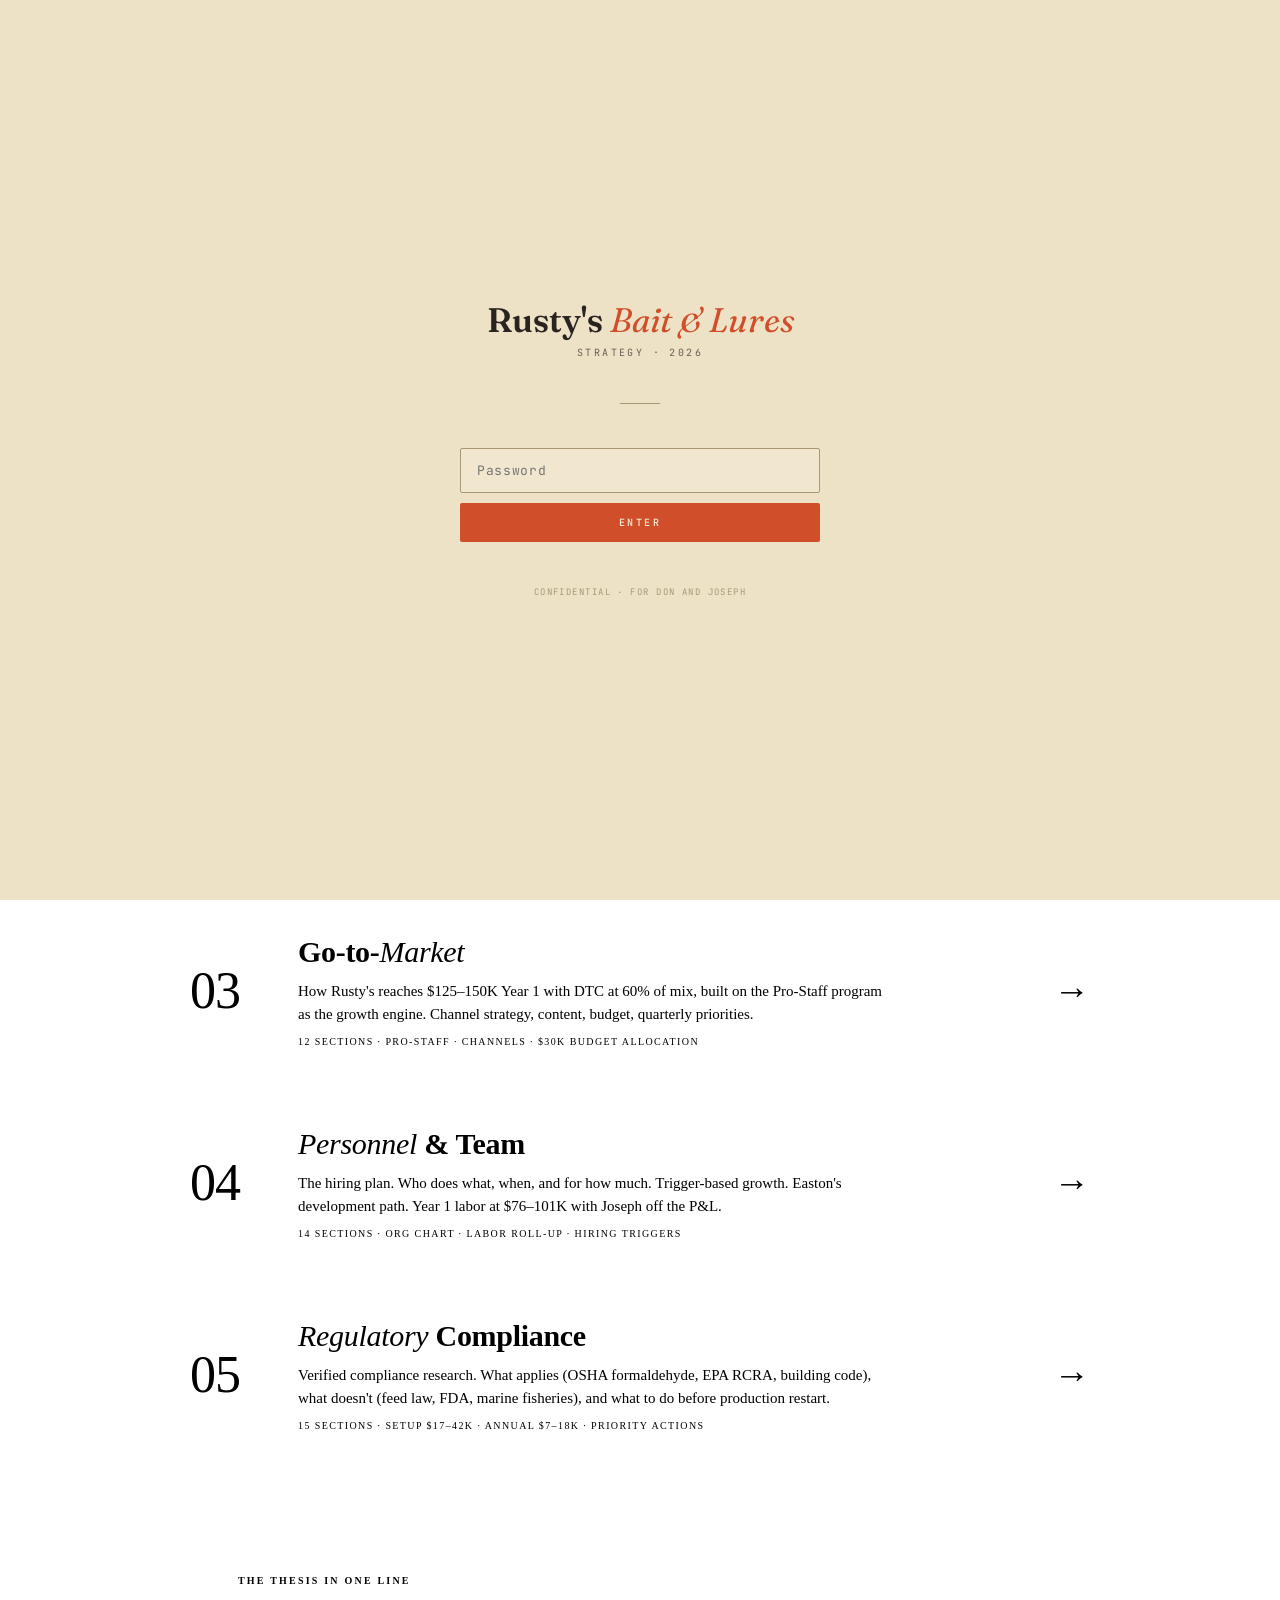
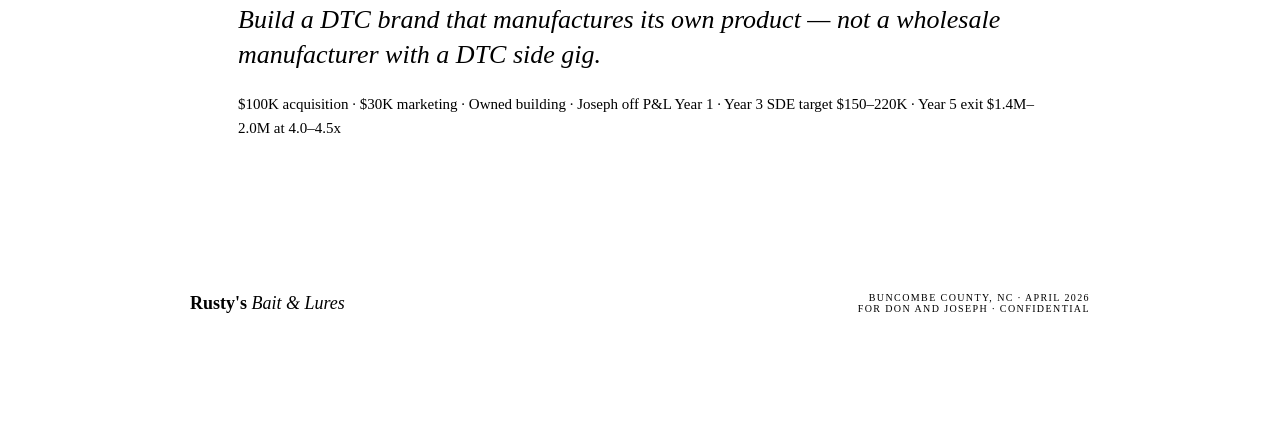
==== commit 43ea33a1: "Update 01-business.html" ====
--- a/01-business.html
+++ b/01-business.html
@@ -2,12 +2,13 @@
 <html lang="en">
 <head>
   <meta charset="UTF-8" />
+  <script>if(sessionStorage.getItem('rustys_auth')!=='1'){window.location.replace('index.html');}</script>
   <meta name="viewport" content="width=device-width, initial-scale=1.0" />
   <title>The Business — Rusty's Bait &amp; Lures</title>
   <link rel="preconnect" href="https://fonts.googleapis.com" />
   <link rel="preconnect" href="https://fonts.gstatic.com" crossorigin />
   <link href="https://fonts.googleapis.com/css2?family=Fraunces:ital,opsz,wght@0,9..144,300;0,9..144,400;0,9..144,600;1,9..144,300;1,9..144,400;1,9..144,600&family=Inter+Tight:ital,wght@0,400;0,500;0,600;0,700;1,400&family=JetBrains+Mono:wght@400;500;600&display=swap" rel="stylesheet" />
-  <link rel="stylesheet" href="../style.css" />
+  <link rel="stylesheet" href="style.css">
   <style>
     .layout { max-width: 1220px; margin: 0 auto; }
     .viz { padding: 12px 0 4px; }
@@ -362,7 +363,7 @@
     <!-- ============================================================
          SECTION 04 — PRODUCT AND PRICING
          ============================================================ -->
-    <section id="product-pricing" class="section" style="background:#ede2c5; border:1px solid #a89878; border-radius:2px; padding:40px; margin-bottom:24px;">
+    <section id="product-pricing" class="section section-full" style="background:#ede2c5; border:1px solid #a89878; border-radius:2px; padding:40px; margin-bottom:24px;">
       <span class="section-num">Section 04</span>
       <h2 class="section-title">Product and Pricing</h2>
 
@@ -398,7 +399,7 @@
     <!-- ============================================================
          SECTION 05 — FACILITY AND OPERATIONS
          ============================================================ -->
-    <section id="facility-ops" class="section" style="background:#e6d9bc; border:1px solid #a89878; border-radius:2px; padding:40px; margin-bottom:24px;">
+    <section id="facility-ops" class="section section-full" style="background:#e6d9bc; border:1px solid #a89878; border-radius:2px; padding:40px; margin-bottom:24px;">
       <span class="section-num">Section 05</span>
       <h2 class="section-title">Facility and Operations</h2>
 
@@ -588,7 +589,7 @@
     <!-- ============================================================
          SECTION 07 — SYSTEMS
          ============================================================ -->
-    <section id="systems" class="section" style="background:#e6d9bc; border:1px solid #a89878; border-radius:2px; padding:40px; margin-bottom:24px;">
+    <section id="systems" class="section section-full" style="background:#e6d9bc; border:1px solid #a89878; border-radius:2px; padding:40px; margin-bottom:24px;">
       <span class="section-num">Section 07</span>
       <h2 class="section-title">Systems</h2>
 
@@ -648,7 +649,7 @@
     <!-- ============================================================
          SECTION 08 — WHOLESALE POSTURE
          ============================================================ -->
-    <section id="wholesale" class="section" style="background:#ede2c5; border:1px solid #a89878; border-radius:2px; padding:40px; margin-bottom:24px;">
+    <section id="wholesale" class="section section-full" style="background:#ede2c5; border:1px solid #a89878; border-radius:2px; padding:40px; margin-bottom:24px;">
       <span class="section-num">Section 08</span>
       <h2 class="section-title">Wholesale Posture</h2>
 
@@ -1198,7 +1199,7 @@
     <!-- ============================================================
          SECTION 12 — RISKS
          ============================================================ -->
-    <section id="risks" class="section" style="background:#ede2c5; border:1px solid #a89878; border-radius:2px; padding:40px; margin-bottom:24px;">
+    <section id="risks" class="section section-full" style="background:#ede2c5; border:1px solid #a89878; border-radius:2px; padding:40px; margin-bottom:24px;">
       <span class="section-num">Section 12</span>
       <h2 class="section-title">Risks</h2>
 
@@ -1252,7 +1253,7 @@
     <!-- ============================================================
          SECTION 13 — IMMEDIATE NEXT ACTIONS
          ============================================================ -->
-    <section id="next-actions" class="section" style="background:#e6d9bc; border:1px solid #a89878; border-radius:2px; padding:40px; margin-bottom:24px;">
+    <section id="next-actions" class="section section-full" style="background:#e6d9bc; border:1px solid #a89878; border-radius:2px; padding:40px; margin-bottom:24px;">
       <span class="section-num">Section 13</span>
       <h2 class="section-title">Immediate Next Actions</h2>
 
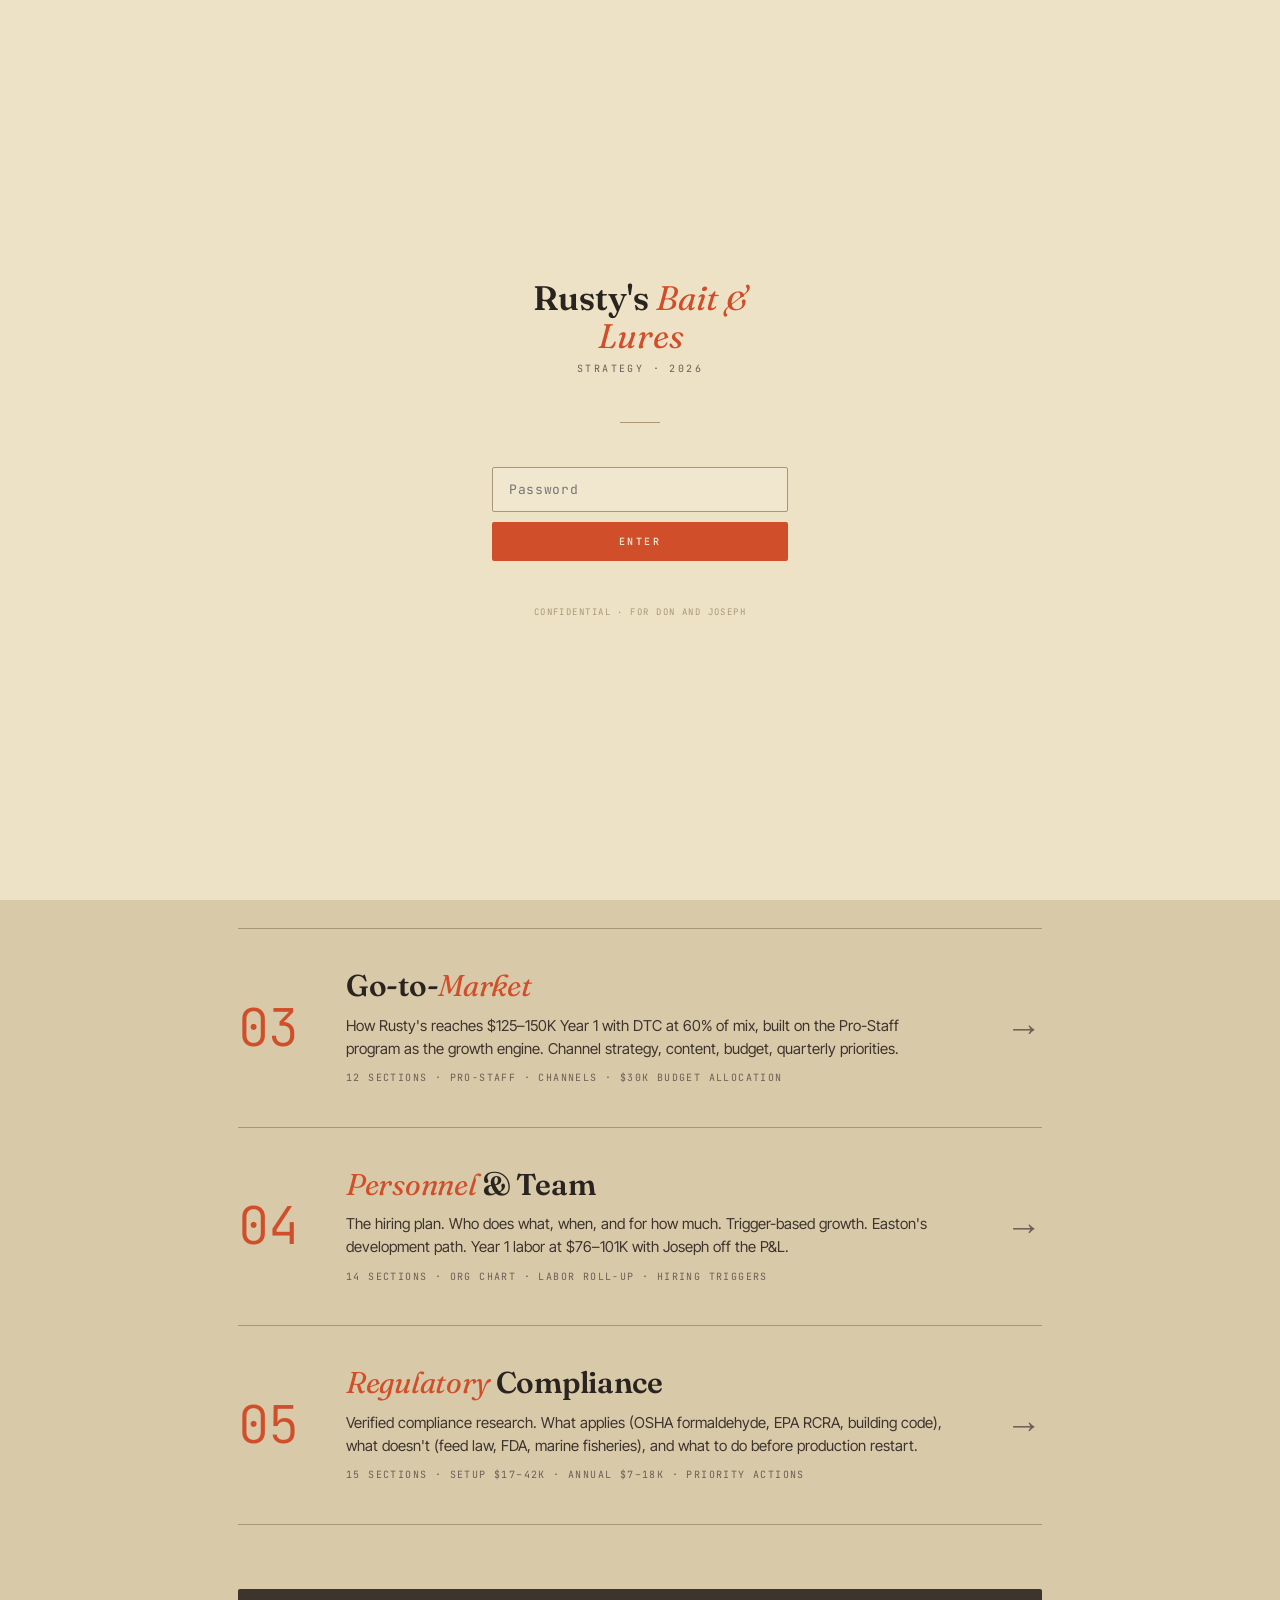
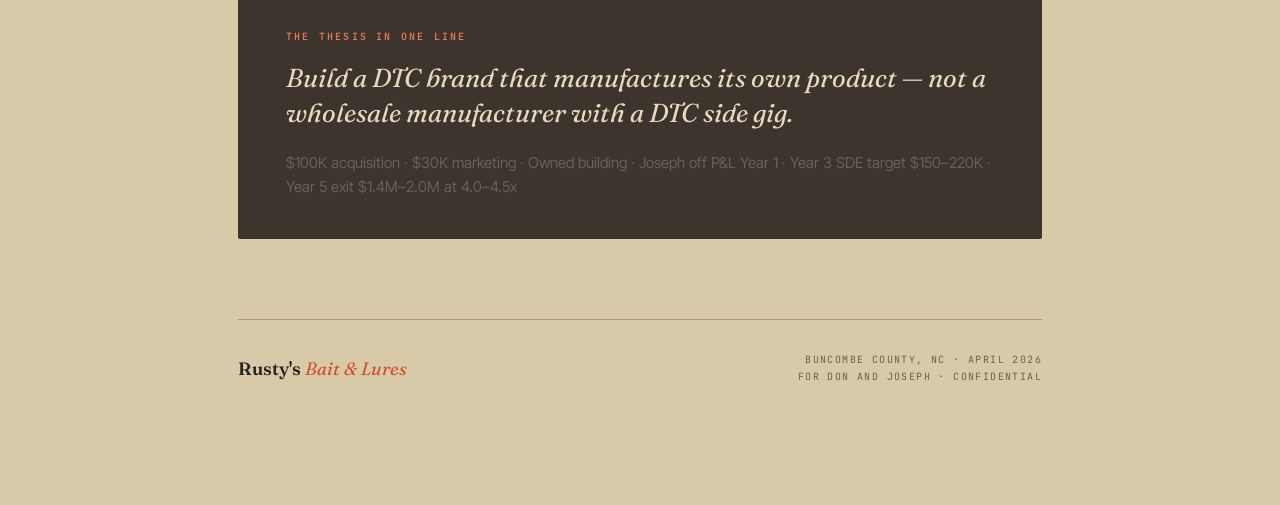
==== commit 85235976: "Update 01-business.html" ====
--- a/01-business.html
+++ b/01-business.html
@@ -422,7 +422,7 @@
 
       <div class="callout">
         <span class="callout-label">Note</span>
-        <p>Regulatory compliance setup is additional. Expect $17&ndash;42K in one-time compliance costs depending on building code classification. See the Regulatory document for full picture.</p>
+        <p>Regulatory compliance setup is additional. Expect $14&ndash;34K in required one-time compliance costs (base case); up to $43K with optional additions. Building code occupancy confirmed F-1 — no Group H contingency. See the Regulatory document for full picture.</p>
       </div>
 
       <h3>Equipment activation plan</h3>
@@ -1220,7 +1220,7 @@
 
       <div class="callout" style="border-left-color:#a63a1e;">
         <span class="callout-label" style="color:#a63a1e;">Risk 04 — Formaldehyde Regulatory Compliance</span>
-        <p>Consult NC regulators and EHS specialist pre-launch. Ventilation and PPE in place, training documented. See Regulatory document for full picture. Fallback: reformulate without formaldehyde (Year 2 product development consideration). This is the single highest-stakes risk item.</p>
+        <p>Schedule NC DOL free consultation (OSH Consultative Services, 919-807-2899) — replaces most paid EHS consulting. Contracted items: industrial hygienist for air monitoring ($1,500–3,000) and occupational health provider for medical surveillance. Ventilation and PPE in place, training documented. See Regulatory document for full picture. Fallback: reformulate without formaldehyde (Year 2 product development consideration).</p>
       </div>
 
       <div class="callout">
@@ -1263,13 +1263,13 @@
         <li><strong>Close the deal</strong></li>
         <li><strong>Seller handoff</strong> &mdash; recipes, videos, supplier intros, buyer intros</li>
         <li><strong>Move equipment</strong> into owned building, set up production zones</li>
-        <li><strong>Start regulatory compliance calls</strong> (NCDA&amp;CS, Buncombe County Planning, Fire Marshal &mdash; see Regulatory doc)</li>
+        <li><strong>Start regulatory compliance calls</strong> &mdash; zoning/nonconforming status is Month 1 priority (Buncombe County Planning, 828-250-4830), then NCDA&amp;CS, Fire Marshal. See Regulatory doc.</li>
         <li><strong>Supplier verification calls</strong> (Ben E Keith, JD Cooley, Brenntag first)</li>
         <li><strong>Begin Operations Manager recruiting</strong></li>
         <li><strong>Audit packaging inventory</strong>, order if under 6 months runway</li>
         <li><strong>Courtesy outreach</strong> to Bass Pro and all active accounts</li>
         <li><strong>Joseph's call</strong> with Pro-Staff Manager candidate</li>
-        <li><strong>NC EHS consultant engagement</strong> before production restart</li>
+        <li><strong>NC DOL free consultation</strong> (OSH Consultative Services, 919-807-2899) before production restart &mdash; replaces most paid EHS consulting</li>
       </ol>
 
       <div class="callout">
--- a/style.css
+++ b/style.css
@@ -0,0 +1,848 @@
+/* =========================================================
+   RUSTY'S BAIT & LURES — STRATEGY DOCUMENTS
+   Palette: kraft/putty background, charcoal body, rust-red accent
+   Type: serif display, sans body, mono utility
+   ========================================================= */
+
+/* --- RESET / BASE --- */
+*, *::before, *::after { box-sizing: border-box; }
+html { scroll-behavior: smooth; }
+
+:root {
+  /* palette */
+  --kraft: #d8c9a8;
+  --kraft-deep: #c8b792;
+  --kraft-light: #e6d9bc;
+  --kraft-pale: #f0e7ce;
+  --charcoal: #2a2420;
+  --charcoal-soft: #3d342d;
+  --charcoal-mute: #6b5f56;
+  --kraft-line: #a89878;
+  --rust: #d14e2a;
+  --rust-deep: #a63a1e;
+  --rust-light: #e87858;
+  --teal: #3d6670;  /* occasional secondary only */
+  --paper: #ede2c5;
+
+  /* type */
+  --font-display: "Fraunces", "Playfair Display", Georgia, serif;
+  --font-body: "Inter Tight", "Inter", -apple-system, BlinkMacSystemFont, "Helvetica Neue", Arial, sans-serif;
+  --font-mono: "JetBrains Mono", "Roboto Mono", "SF Mono", Menlo, monospace;
+
+  /* sizing */
+  --max-content: 720px;
+  --max-wide: 960px;
+  --sidebar: 260px;
+}
+
+html, body {
+  margin: 0;
+  padding: 0;
+  background: var(--kraft);
+  color: var(--charcoal);
+  font-family: var(--font-body);
+  font-size: 17px;
+  line-height: 1.65;
+  -webkit-font-smoothing: antialiased;
+  -moz-osx-font-smoothing: grayscale;
+}
+
+/* subtle paper texture overlay */
+body::before {
+  content: "";
+  position: fixed;
+  inset: 0;
+  pointer-events: none;
+  background-image:
+    radial-gradient(circle at 20% 30%, rgba(168,152,120,0.03) 0%, transparent 50%),
+    radial-gradient(circle at 80% 70%, rgba(168,152,120,0.04) 0%, transparent 50%);
+  z-index: 1;
+}
+
+/* =========================================================
+   LAYOUT
+   ========================================================= */
+
+.layout {
+  display: grid;
+  grid-template-columns: var(--sidebar) 1fr;
+  min-height: 100vh;
+  position: relative;
+  z-index: 2;
+}
+
+.sidebar {
+  background: var(--kraft-deep);
+  border-right: 1px solid var(--kraft-line);
+  padding: 48px 28px;
+  position: sticky;
+  top: 0;
+  height: 100vh;
+  overflow-y: auto;
+}
+
+.content {
+  padding: 64px 72px 120px;
+  max-width: 960px;
+}
+
+@media (max-width: 880px) {
+  .layout { grid-template-columns: 1fr; }
+  .sidebar {
+    position: static;
+    height: auto;
+    padding: 32px 28px;
+  }
+  .content { padding: 40px 28px 80px; }
+}
+
+/* =========================================================
+   SIDEBAR NAVIGATION
+   ========================================================= */
+
+.brand-mark {
+  font-family: var(--font-display);
+  font-size: 22px;
+  font-weight: 600;
+  color: var(--charcoal);
+  line-height: 1.1;
+  margin-bottom: 4px;
+}
+.brand-mark em {
+  font-style: italic;
+  color: var(--rust);
+  font-weight: 500;
+}
+
+.brand-tag {
+  font-family: var(--font-mono);
+  font-size: 10px;
+  letter-spacing: 0.18em;
+  text-transform: uppercase;
+  color: var(--charcoal-mute);
+  margin-bottom: 40px;
+}
+
+.nav-section {
+  font-family: var(--font-mono);
+  font-size: 10px;
+  letter-spacing: 0.2em;
+  text-transform: uppercase;
+  color: var(--charcoal-mute);
+  margin: 28px 0 12px;
+  padding-bottom: 8px;
+  border-bottom: 1px solid var(--kraft-line);
+}
+
+.nav-list {
+  list-style: none;
+  padding: 0;
+  margin: 0 0 20px;
+}
+
+.nav-list li { margin-bottom: 6px; }
+
+.nav-list a {
+  display: flex;
+  align-items: baseline;
+  gap: 10px;
+  padding: 6px 10px;
+  margin-left: -10px;
+  border-radius: 2px;
+  color: var(--charcoal-soft);
+  text-decoration: none;
+  font-size: 14px;
+  line-height: 1.4;
+  transition: all 0.15s ease;
+}
+.nav-list a:hover {
+  background: var(--kraft-light);
+  color: var(--charcoal);
+}
+.nav-list a.current {
+  background: var(--charcoal);
+  color: var(--kraft-pale);
+}
+.nav-list a.current .nav-num { color: var(--rust-light); }
+
+.nav-num {
+  font-family: var(--font-mono);
+  font-size: 10px;
+  font-weight: 600;
+  color: var(--rust);
+  flex-shrink: 0;
+  padding-top: 2px;
+  letter-spacing: 0.05em;
+}
+
+.nav-toc {
+  list-style: none;
+  padding: 0;
+  margin: 0;
+  font-size: 13px;
+}
+
+.nav-toc li { margin-bottom: 4px; }
+
+.nav-toc a {
+  display: block;
+  padding: 4px 10px;
+  margin-left: 8px;
+  border-left: 1px solid var(--kraft-line);
+  color: var(--charcoal-mute);
+  text-decoration: none;
+  line-height: 1.4;
+  transition: all 0.15s ease;
+}
+.nav-toc a:hover {
+  color: var(--charcoal);
+  border-left-color: var(--rust);
+}
+
+/* =========================================================
+   DOCUMENT HEADER
+   ========================================================= */
+
+.doc-header {
+  margin-bottom: 64px;
+  padding-bottom: 40px;
+  border-bottom: 2px solid var(--charcoal);
+  position: relative;
+}
+
+.doc-eyebrow {
+  font-family: var(--font-mono);
+  font-size: 11px;
+  letter-spacing: 0.25em;
+  text-transform: uppercase;
+  color: var(--rust);
+  margin-bottom: 20px;
+  display: flex;
+  align-items: center;
+  gap: 12px;
+}
+
+.doc-eyebrow::before {
+  content: "";
+  width: 28px;
+  height: 2px;
+  background: var(--rust);
+  display: inline-block;
+}
+
+.doc-title {
+  font-family: var(--font-display);
+  font-size: clamp(40px, 6vw, 64px);
+  font-weight: 600;
+  line-height: 1.02;
+  letter-spacing: -0.02em;
+  color: var(--charcoal);
+  margin: 0 0 16px;
+}
+
+.doc-title em {
+  font-style: italic;
+  font-weight: 400;
+  color: var(--rust);
+}
+
+.doc-subtitle {
+  font-family: var(--font-display);
+  font-size: 22px;
+  font-weight: 400;
+  font-style: italic;
+  color: var(--charcoal-mute);
+  line-height: 1.4;
+  margin: 0 0 32px;
+  max-width: 600px;
+}
+
+.doc-meta {
+  display: grid;
+  grid-template-columns: repeat(auto-fit, minmax(160px, 1fr));
+  gap: 24px;
+  padding-top: 16px;
+}
+
+.doc-meta-item {
+  font-family: var(--font-mono);
+  font-size: 11px;
+  line-height: 1.5;
+}
+
+.doc-meta-label {
+  color: var(--charcoal-mute);
+  letter-spacing: 0.15em;
+  text-transform: uppercase;
+  display: block;
+  margin-bottom: 4px;
+}
+
+.doc-meta-value {
+  color: var(--charcoal);
+  font-family: var(--font-body);
+  font-size: 14px;
+  font-weight: 500;
+}
+
+/* =========================================================
+   CONTENT TYPOGRAPHY
+   ========================================================= */
+
+.section {
+  margin-bottom: 80px;
+  max-width: var(--max-content);
+  scroll-margin-top: 40px;
+}
+
+.section-full {
+  max-width: var(--max-wide);
+}
+
+.section-num {
+  font-family: var(--font-mono);
+  font-size: 11px;
+  letter-spacing: 0.25em;
+  color: var(--rust);
+  text-transform: uppercase;
+  display: block;
+  margin-bottom: 12px;
+  font-weight: 600;
+}
+
+h2.section-title {
+  font-family: var(--font-display);
+  font-size: 36px;
+  font-weight: 600;
+  line-height: 1.1;
+  letter-spacing: -0.01em;
+  color: var(--charcoal);
+  margin: 0 0 32px;
+  padding-bottom: 16px;
+  border-bottom: 1px solid var(--kraft-line);
+}
+
+h3 {
+  font-family: var(--font-display);
+  font-size: 22px;
+  font-weight: 600;
+  line-height: 1.25;
+  color: var(--charcoal);
+  margin: 40px 0 16px;
+}
+
+h4 {
+  font-family: var(--font-body);
+  font-size: 13px;
+  font-weight: 700;
+  letter-spacing: 0.12em;
+  text-transform: uppercase;
+  color: var(--rust-deep);
+  margin: 28px 0 12px;
+}
+
+p {
+  margin: 0 0 20px;
+  line-height: 1.7;
+}
+
+p.lead {
+  font-family: var(--font-display);
+  font-size: 22px;
+  line-height: 1.45;
+  font-style: italic;
+  color: var(--charcoal-soft);
+  margin-bottom: 32px;
+}
+
+a {
+  color: var(--rust-deep);
+  text-decoration: underline;
+  text-decoration-thickness: 1px;
+  text-underline-offset: 3px;
+}
+a:hover { color: var(--rust); }
+
+strong { font-weight: 600; color: var(--charcoal); }
+em { font-style: italic; }
+
+ul, ol { margin: 0 0 24px; padding-left: 24px; }
+li { margin-bottom: 8px; line-height: 1.6; }
+li strong { color: var(--charcoal); }
+
+blockquote {
+  border-left: 3px solid var(--rust);
+  padding: 4px 0 4px 24px;
+  margin: 32px 0;
+  font-family: var(--font-display);
+  font-size: 20px;
+  font-style: italic;
+  line-height: 1.5;
+  color: var(--charcoal-soft);
+}
+
+/* =========================================================
+   CALLOUTS AND PULL-QUOTES
+   ========================================================= */
+
+.callout {
+  background: var(--kraft-light);
+  border-left: 4px solid var(--rust);
+  padding: 24px 28px;
+  margin: 32px 0;
+  border-radius: 2px;
+}
+
+.callout-label {
+  font-family: var(--font-mono);
+  font-size: 10px;
+  letter-spacing: 0.2em;
+  text-transform: uppercase;
+  color: var(--rust);
+  font-weight: 600;
+  margin-bottom: 8px;
+  display: block;
+}
+
+.callout p:last-child { margin-bottom: 0; }
+
+.pullquote {
+  font-family: var(--font-display);
+  font-size: 28px;
+  line-height: 1.25;
+  font-style: italic;
+  color: var(--charcoal);
+  margin: 48px 0;
+  padding: 24px 0;
+  border-top: 1px solid var(--kraft-line);
+  border-bottom: 1px solid var(--kraft-line);
+  max-width: 640px;
+}
+
+.pullquote::before {
+  content: "—";
+  display: block;
+  color: var(--rust);
+  margin-bottom: 8px;
+  font-style: normal;
+}
+
+/* =========================================================
+   TABLES
+   ========================================================= */
+
+.data-table {
+  width: 100%;
+  border-collapse: collapse;
+  margin: 24px 0 32px;
+  font-size: 15px;
+}
+
+.data-table th {
+  font-family: var(--font-mono);
+  font-size: 10px;
+  font-weight: 600;
+  text-transform: uppercase;
+  letter-spacing: 0.15em;
+  color: var(--charcoal-mute);
+  text-align: left;
+  padding: 12px 16px;
+  border-bottom: 2px solid var(--charcoal);
+  background: var(--kraft-light);
+}
+
+.data-table td {
+  padding: 14px 16px;
+  border-bottom: 1px solid var(--kraft-line);
+  vertical-align: top;
+}
+
+.data-table tr:hover td { background: rgba(232, 217, 188, 0.4); }
+
+.data-table td strong { color: var(--charcoal); }
+
+.data-table .num {
+  font-family: var(--font-mono);
+  font-size: 14px;
+  text-align: right;
+  font-variant-numeric: tabular-nums;
+}
+
+.data-table .total td {
+  border-top: 2px solid var(--charcoal);
+  border-bottom: 2px solid var(--charcoal);
+  font-weight: 600;
+  background: var(--kraft-light);
+}
+
+/* =========================================================
+   STAT CARDS
+   ========================================================= */
+
+.stat-row {
+  display: grid;
+  grid-template-columns: repeat(auto-fit, minmax(180px, 1fr));
+  gap: 16px;
+  margin: 32px 0;
+}
+
+.stat-card {
+  background: var(--kraft-light);
+  border: 1px solid var(--kraft-line);
+  padding: 24px;
+  border-radius: 2px;
+  position: relative;
+}
+
+.stat-card::before {
+  content: "";
+  position: absolute;
+  top: 0;
+  left: 0;
+  width: 32px;
+  height: 3px;
+  background: var(--rust);
+}
+
+.stat-value {
+  font-family: var(--font-display);
+  font-size: 36px;
+  font-weight: 600;
+  color: var(--charcoal);
+  line-height: 1;
+  margin-bottom: 8px;
+  letter-spacing: -0.02em;
+}
+
+.stat-label {
+  font-family: var(--font-mono);
+  font-size: 10px;
+  letter-spacing: 0.15em;
+  text-transform: uppercase;
+  color: var(--charcoal-mute);
+  margin-bottom: 6px;
+}
+
+.stat-detail {
+  font-size: 13px;
+  color: var(--charcoal-soft);
+  line-height: 1.45;
+  margin: 0;
+}
+
+/* =========================================================
+   VISUALIZATION CONTAINERS
+   ========================================================= */
+
+.viz {
+  margin: 48px 0;
+}
+
+.viz-title {
+  font-family: var(--font-mono);
+  font-size: 11px;
+  letter-spacing: 0.2em;
+  text-transform: uppercase;
+  color: var(--rust);
+  font-weight: 600;
+  margin-bottom: 8px;
+}
+
+.viz-subtitle {
+  font-family: var(--font-display);
+  font-size: 22px;
+  font-weight: 600;
+  color: var(--charcoal);
+  margin-bottom: 24px;
+  line-height: 1.25;
+}
+
+.viz-caption {
+  font-family: var(--font-mono);
+  font-size: 11px;
+  color: var(--charcoal-mute);
+  margin-top: 16px;
+  line-height: 1.5;
+  letter-spacing: 0.02em;
+}
+
+.viz svg {
+  width: 100%;
+  height: auto;
+  display: block;
+}
+
+/* =========================================================
+   FOOTER NAV
+   ========================================================= */
+
+.doc-footer {
+  margin-top: 120px;
+  padding-top: 40px;
+  border-top: 2px solid var(--charcoal);
+  display: grid;
+  grid-template-columns: 1fr 1fr;
+  gap: 24px;
+}
+
+.foot-nav-link {
+  padding: 20px;
+  background: var(--kraft-light);
+  border: 1px solid var(--kraft-line);
+  text-decoration: none;
+  color: var(--charcoal);
+  border-radius: 2px;
+  transition: all 0.15s ease;
+}
+
+.foot-nav-link:hover {
+  background: var(--charcoal);
+  color: var(--kraft-pale);
+  border-color: var(--charcoal);
+}
+.foot-nav-link:hover .fn-dir { color: var(--rust-light); }
+
+.fn-dir {
+  font-family: var(--font-mono);
+  font-size: 10px;
+  letter-spacing: 0.2em;
+  text-transform: uppercase;
+  color: var(--rust);
+  display: block;
+  margin-bottom: 8px;
+}
+
+.fn-title {
+  font-family: var(--font-display);
+  font-size: 20px;
+  font-weight: 600;
+  line-height: 1.2;
+}
+
+.foot-nav-link.next { text-align: right; }
+
+/* =========================================================
+   DIVIDERS
+   ========================================================= */
+
+.ornament {
+  display: flex;
+  align-items: center;
+  justify-content: center;
+  gap: 16px;
+  margin: 56px 0;
+  color: var(--rust);
+}
+
+.ornament::before,
+.ornament::after {
+  content: "";
+  flex: 1;
+  height: 1px;
+  background: var(--kraft-line);
+  max-width: 120px;
+}
+
+.ornament-mark {
+  font-family: var(--font-mono);
+  font-size: 14px;
+  letter-spacing: 0.2em;
+  color: var(--rust);
+}
+
+/* =========================================================
+   INDEX / LANDING PAGE
+   ========================================================= */
+
+.landing {
+  max-width: 960px;
+  margin: 0 auto;
+  padding: 80px 40px;
+}
+
+.landing-header {
+  text-align: center;
+  margin-bottom: 80px;
+  padding-bottom: 48px;
+  border-bottom: 2px solid var(--charcoal);
+}
+
+.landing-eyebrow {
+  font-family: var(--font-mono);
+  font-size: 12px;
+  letter-spacing: 0.3em;
+  text-transform: uppercase;
+  color: var(--rust);
+  margin-bottom: 24px;
+  display: flex;
+  align-items: center;
+  justify-content: center;
+  gap: 16px;
+}
+
+.landing-eyebrow::before,
+.landing-eyebrow::after {
+  content: "";
+  width: 40px;
+  height: 1px;
+  background: var(--rust);
+}
+
+.landing-title {
+  font-family: var(--font-display);
+  font-size: clamp(56px, 9vw, 96px);
+  font-weight: 600;
+  line-height: 0.95;
+  letter-spacing: -0.03em;
+  color: var(--charcoal);
+  margin: 0 0 24px;
+}
+
+.landing-title em {
+  font-style: italic;
+  color: var(--rust);
+  font-weight: 400;
+}
+
+.landing-subtitle {
+  font-family: var(--font-display);
+  font-size: 24px;
+  font-style: italic;
+  color: var(--charcoal-mute);
+  max-width: 600px;
+  margin: 0 auto;
+  line-height: 1.4;
+}
+
+.landing-meta {
+  margin-top: 40px;
+  font-family: var(--font-mono);
+  font-size: 11px;
+  letter-spacing: 0.15em;
+  text-transform: uppercase;
+  color: var(--charcoal-mute);
+}
+
+.doc-grid {
+  display: grid;
+  grid-template-columns: 1fr;
+  gap: 0;
+}
+
+.doc-card {
+  display: grid;
+  grid-template-columns: 80px 1fr auto;
+  gap: 32px;
+  padding: 40px 0;
+  border-bottom: 1px solid var(--kraft-line);
+  text-decoration: none;
+  color: var(--charcoal);
+  transition: all 0.2s ease;
+  align-items: start;
+}
+
+.doc-card:hover {
+  padding-left: 16px;
+  padding-right: 16px;
+  background: var(--kraft-light);
+}
+
+.doc-card:hover .doc-card-arrow { color: var(--rust); transform: translateX(4px); }
+
+.doc-card-num {
+  font-family: var(--font-mono);
+  font-size: 48px;
+  font-weight: 300;
+  color: var(--rust);
+  line-height: 0.9;
+  letter-spacing: -0.02em;
+}
+
+.doc-card-body { }
+
+.doc-card-title {
+  font-family: var(--font-display);
+  font-size: 32px;
+  font-weight: 600;
+  line-height: 1.15;
+  color: var(--charcoal);
+  margin: 0 0 12px;
+  letter-spacing: -0.01em;
+}
+
+.doc-card-desc {
+  font-size: 15px;
+  line-height: 1.5;
+  color: var(--charcoal-soft);
+  margin: 0 0 12px;
+  max-width: 560px;
+}
+
+.doc-card-meta {
+  font-family: var(--font-mono);
+  font-size: 10px;
+  letter-spacing: 0.15em;
+  text-transform: uppercase;
+  color: var(--charcoal-mute);
+}
+
+.doc-card-arrow {
+  font-family: var(--font-display);
+  font-size: 40px;
+  color: var(--charcoal-mute);
+  transition: all 0.2s ease;
+  align-self: center;
+}
+
+/* =========================================================
+   UTILITIES
+   ========================================================= */
+
+.spacer-sm { height: 24px; }
+.spacer-md { height: 48px; }
+.spacer-lg { height: 80px; }
+
+hr.divider {
+  border: 0;
+  height: 1px;
+  background: var(--kraft-line);
+  margin: 48px 0;
+}
+
+.text-mono {
+  font-family: var(--font-mono);
+  font-size: 13px;
+  letter-spacing: 0.02em;
+}
+
+.text-mute { color: var(--charcoal-mute); }
+
+.label {
+  display: inline-block;
+  font-family: var(--font-mono);
+  font-size: 10px;
+  letter-spacing: 0.15em;
+  text-transform: uppercase;
+  padding: 4px 8px;
+  background: var(--kraft-light);
+  border: 1px solid var(--kraft-line);
+  border-radius: 2px;
+  color: var(--charcoal-soft);
+  font-weight: 500;
+}
+.label.rust { background: var(--rust); color: var(--kraft-pale); border-color: var(--rust); }
+.label.charcoal { background: var(--charcoal); color: var(--kraft-pale); border-color: var(--charcoal); }
+
+/* =========================================================
+   PRINT
+   ========================================================= */
+
+@media print {
+  .sidebar, .doc-footer { display: none; }
+  .layout { grid-template-columns: 1fr; }
+  .content { padding: 0; max-width: 100%; }
+  body { background: white; color: black; font-size: 11pt; }
+  body::before { display: none; }
+  h2.section-title { page-break-after: avoid; }
+  .viz, .callout { page-break-inside: avoid; }
+}
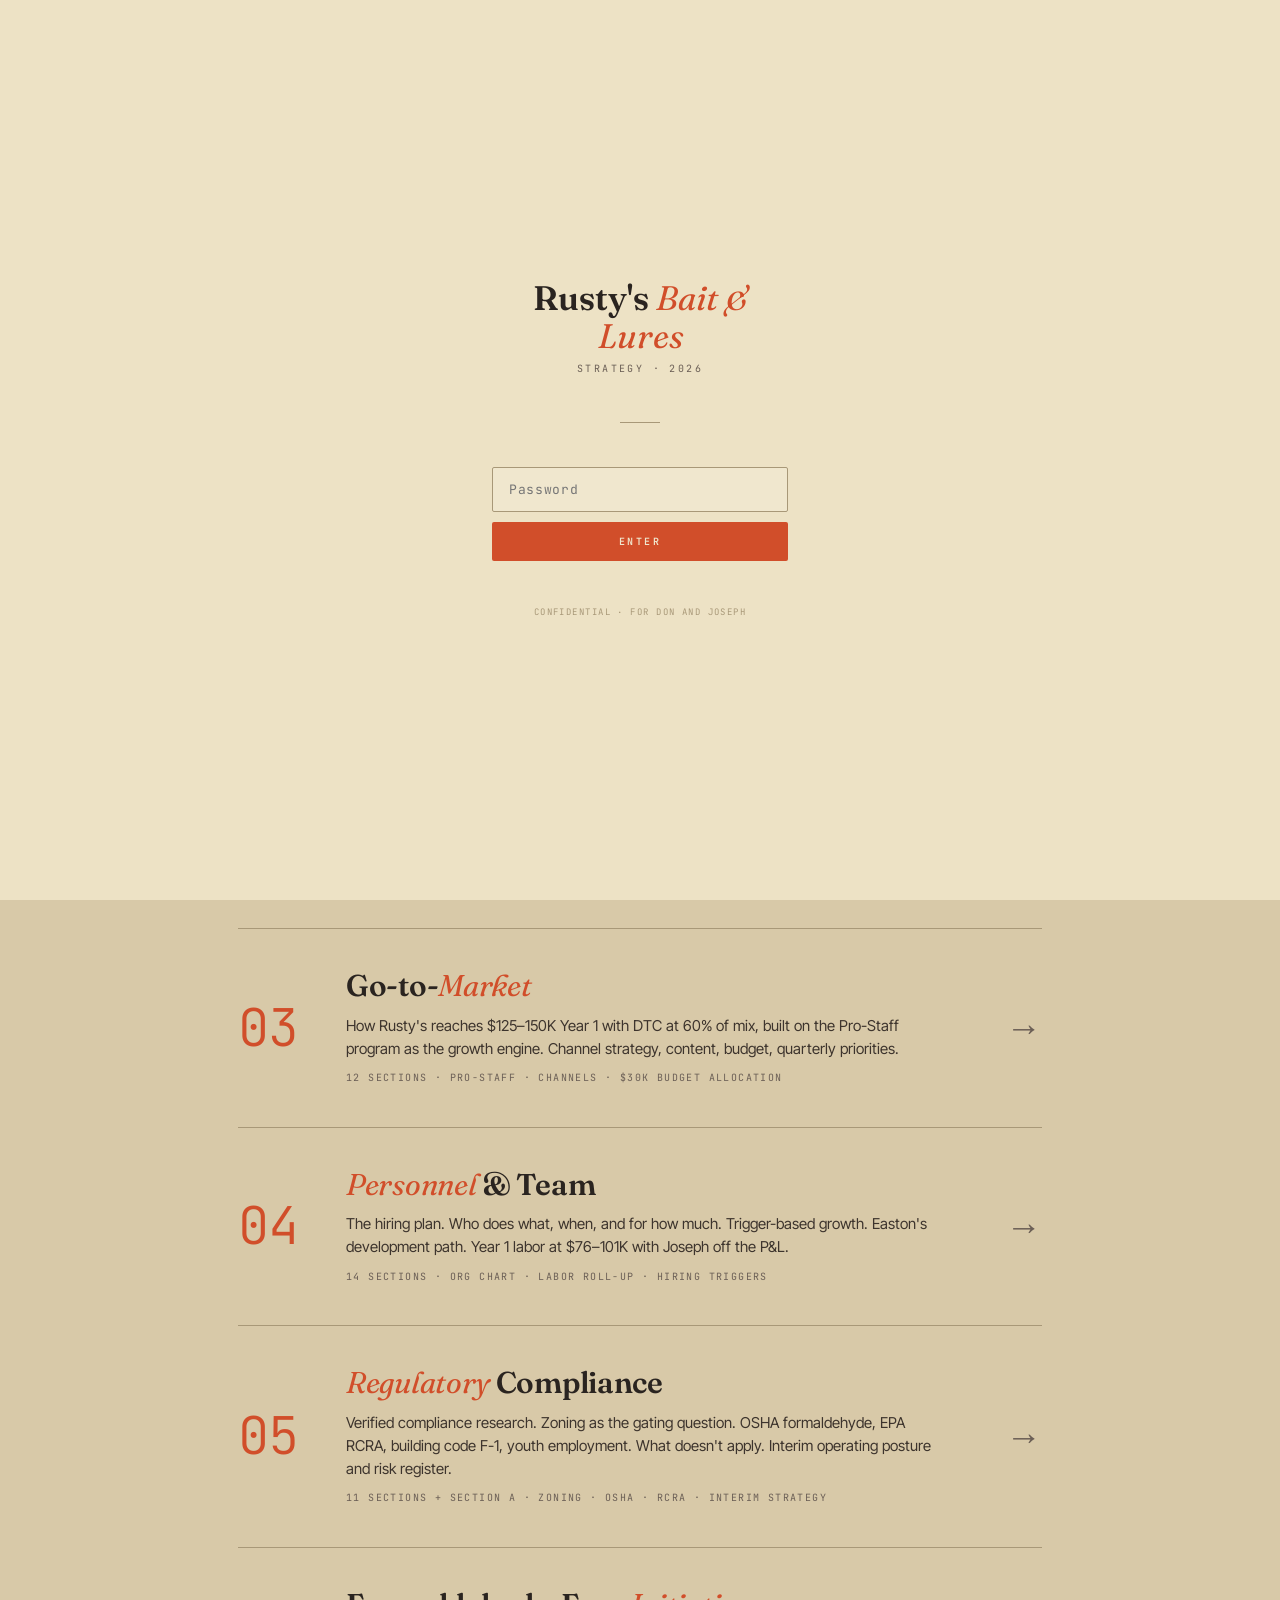
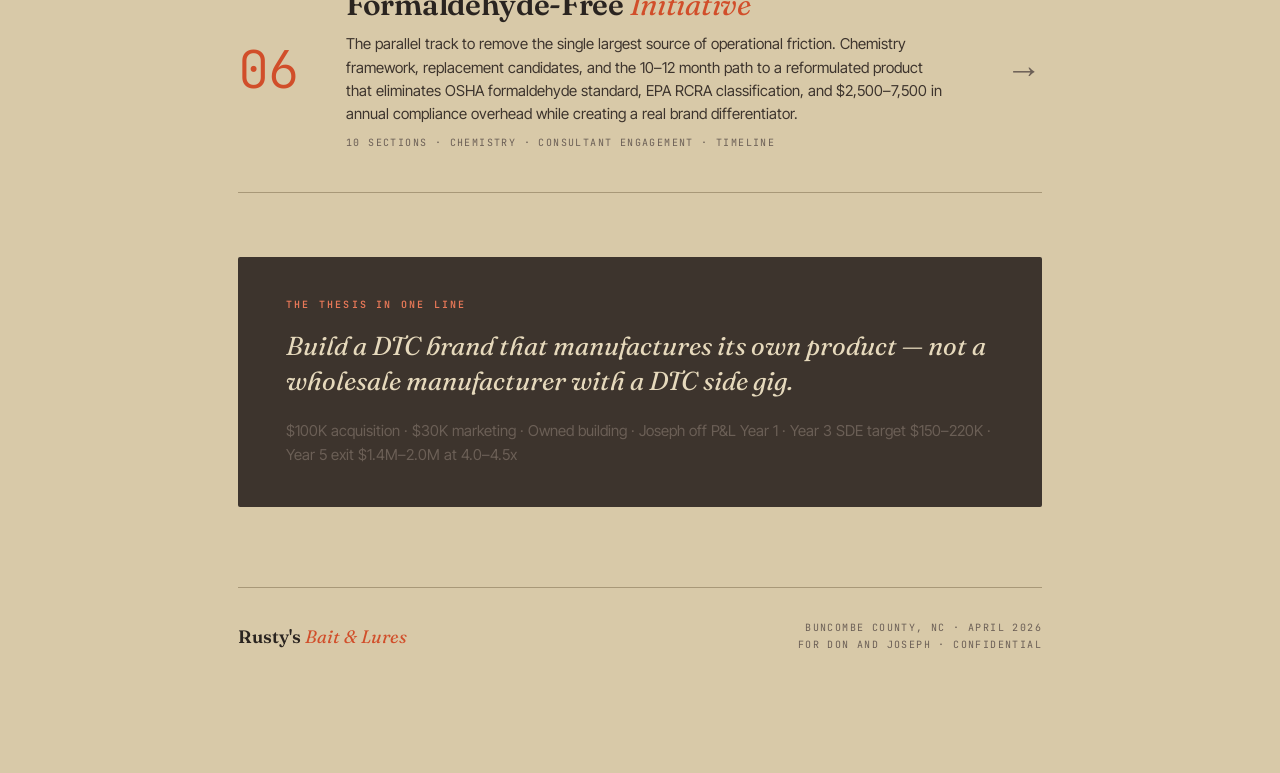
==== commit 8f76a48a: "Update 01-business.html" ====
--- a/01-business.html
+++ b/01-business.html
@@ -64,6 +64,12 @@
           Regulatory
         </a>
       </li>
+      <li>
+        <a href="06-formaldehyde-free.html">
+          <span class="nav-num">06</span>
+          Formaldehyde-Free
+        </a>
+      </li>
     </ul>
 
     <div class="nav-section">In This Document</div>
@@ -121,9 +127,9 @@
 
       <div class="stat-row">
         <div class="stat-card">
-          <div class="stat-label">Acquisition Cost</div>
-          <div class="stat-value">$100K</div>
-          <p class="stat-detail">Purchase price for the business, formulations, equipment, and inventory.</p>
+          <div class="stat-label">Net Deal Price</div>
+          <div class="stat-value" style="font-size:22px;">$92,985</div>
+          <p class="stat-detail">$95,985 asking price less $3,000 forklift credit. Seller retains forklift; Don retains the credit.</p>
         </div>
         <div class="stat-card">
           <div class="stat-label">Year 1 Marketing</div>
@@ -132,18 +138,24 @@
         </div>
         <div class="stat-card">
           <div class="stat-label">Total Envelope</div>
-          <div class="stat-value">$130K</div>
-          <p class="stat-detail">Stated capital ceiling. Moving costs and ramp-up losses absorbed outside this.</p>
-        </div>
-        <div class="stat-card">
-          <div class="stat-label">Facility</div>
-          <div class="stat-value" style="font-size:24px; line-height:1.2;">Owned Building</div>
-          <p class="stat-detail">Buncombe County, NC. No rent, no lease pressure. Saves $18&ndash;24K/yr vs. a lease scenario.</p>
+          <div class="stat-value" style="font-size:22px;">~$123K</div>
+          <p class="stat-detail">Net deal price + Year 1 marketing. Moving costs and ramp-up losses absorbed outside this.</p>
+        </div>
+        <div class="stat-card">
+          <div class="stat-label">Asset Street Value</div>
+          <div class="stat-value" style="font-size:22px;">~$233K</div>
+          <p class="stat-detail">Replacement value of acquired assets per seller's inventory documentation — approximately <strong>2.5&times; the net purchase price</strong>. Before recipes, customer lists, goodwill, or brand equity.</p>
+        </div>
+        <div class="stat-card">
+          <div class="stat-label">Facility — Contingent</div>
+          <div class="stat-value" style="font-size:20px; line-height:1.2;">Owned Building</div>
+          <p class="stat-detail">Buncombe County, NC. Potential savings of $18&ndash;24K/yr vs. a lease &mdash; <strong>contingent on zoning resolution</strong>. CS-zoned; manufacturing not permitted as of right. Month 1 call to Planning (828-250-4830). See Regulatory doc, Section 02.</p>
         </div>
       </div>
 
       <h3>Compensation structure</h3>
       <p>Joseph is paid on Don's construction payroll across multiple businesses. His time on Rusty's is not a line item in Rusty's P&amp;L. This materially changes Year 1 labor economics and makes the near-break-even trajectory achievable.</p>
+      <p>Joseph's compensation structure and the owned-building advantage (contingent on zoning resolution) are the two largest drivers of Year 1 viability. If zoning cannot be resolved in favor of continued manufacturing at the current address, Year 1 economics tighten materially and require either a rezoning timeline, an alternative location, or a contract-manufacturing arrangement while the brand operates from the current CS-zoned property.</p>
 
     </section>
 
@@ -198,63 +210,116 @@
 
       <div class="ornament"><span class="ornament-mark">* * *</span></div>
 
-      <h3>Inventory acquired at close: $233,653 total value</h3>
-
-      <!-- FIGURE 05 — Inventory Breakdown -->
-      <div class="viz">
-        <div class="viz-title">Figure 05</div>
-        <div class="viz-subtitle">Inventory Acquired &mdash; $233,653</div>
-        <svg viewBox="0 0 760 100" xmlns="http://www.w3.org/2000/svg" aria-label="Stacked bar chart showing inventory acquired at close by category">
-          <!-- Bar segments — total width 680px (x=40 to x=720) -->
-          <rect x="40"  y="12" width="254" height="36" fill="#2a2420"/><!-- Equipment 37.4% -->
-          <rect x="294" y="12" width="267" height="36" fill="#d14e2a"/><!-- Finished Goods 39.3% -->
-          <rect x="561" y="12" width="67"  height="36" fill="#a63a1e"/><!-- Ingredients 9.8% -->
-          <rect x="628" y="12" width="46"  height="36" fill="#6b5f56"/><!-- Packaging 6.7% -->
-          <rect x="674" y="12" width="46"  height="36" fill="#3d342d"/><!-- Lures 6.7% -->
-
-          <!-- Percentage labels inside the two wide segments -->
-          <text x="167" y="35" text-anchor="middle" font-family="JetBrains Mono, monospace" font-size="10" fill="#f0e7ce" font-weight="600">37%</text>
-          <text x="427" y="35" text-anchor="middle" font-family="JetBrains Mono, monospace" font-size="10" fill="#f0e7ce" font-weight="600">39%</text>
-
-          <!-- Separator -->
-          <line x1="40" y1="56" x2="720" y2="56" stroke="#c8b792" stroke-width="1"/>
-
-          <!-- Legend row 1 — three entries -->
-          <rect x="40"  y="65" width="10" height="10" fill="#2a2420"/>
-          <text x="56"  y="74" font-family="JetBrains Mono, monospace" font-size="9" fill="#2a2420" font-weight="600">EQUIPMENT — $87,455</text>
-
-          <rect x="265" y="65" width="10" height="10" fill="#d14e2a"/>
-          <text x="281" y="74" font-family="JetBrains Mono, monospace" font-size="9" fill="#2a2420" font-weight="600">FINISHED GOODS (KS) — $91,788</text>
-
-          <rect x="510" y="65" width="10" height="10" fill="#a63a1e"/>
-          <text x="526" y="74" font-family="JetBrains Mono, monospace" font-size="9" fill="#2a2420" font-weight="600">INGREDIENTS — $22,949</text>
-
-          <!-- Legend row 2 — two entries -->
-          <rect x="40"  y="83" width="10" height="10" fill="#6b5f56"/>
-          <text x="56"  y="92" font-family="JetBrains Mono, monospace" font-size="9" fill="#2a2420" font-weight="600">PACKAGING — $15,765</text>
-
-          <rect x="265" y="83" width="10" height="10" fill="#3d342d"/>
-          <text x="281" y="92" font-family="JetBrains Mono, monospace" font-size="9" fill="#2a2420" font-weight="600">LURES — $15,696</text>
-        </svg>
-        <div class="viz-caption">Total materials value acquired at close. Includes 91 barrels of finished product in Anthony, KS — retrieval logistics pending.</div>
-      </div>
-
-      <h3>Inventory detail</h3>
-      <ul>
-        <li><strong>Lures ($15,696)</strong> — 4,800 stink hole worms, 3,100 green bait holders, 2,448 misc bait holders, 250 bass/crappie lures, 2,000 cut sponges, 400 uncut sponges, 500 misc hooks</li>
-        <li><strong>Ingredients ($22,949)</strong> — 18 cases formaldehyde, 25 bait barrels, 81 food coloring, 4 guar gum, 5.5 cases salt, 12 cases brown sugar</li>
-        <li><strong>Equipment ($87,455)</strong> — 2 working vacuum sealers (VP540, VP545), 7 non-working, 2 weigher machines (HF 201), 3 vacuum pumps (condition unknown), 1 working forklift (Komatsu FG25C), 2 broken forklifts, mixers, grinders, compressors, scales</li>
-        <li><strong>Packaging ($15,765)</strong> — 249 label rolls, 132 vacuum bag cases, boxes, staples, tape</li>
-        <li><strong>Finished product (KS) ($91,788)</strong> — 91 barrels still in Anthony, KS. Retrieval plan needed.</li>
+      <h3>Finished Product Inventory — all currently in Anthony, KS</h3>
+
+      <div class="stat-row" style="margin-bottom:24px;">
+        <div class="stat-card">
+          <div class="stat-label">Cased Product</div>
+          <div class="stat-value">1,235</div>
+          <p class="stat-detail">Cases across 7 SKUs. All currently in Anthony, KS.</p>
+        </div>
+        <div class="stat-card">
+          <div class="stat-label">Sponge Bait Base</div>
+          <div class="stat-value">~90</div>
+          <p class="stat-detail">Barrels (~341 lbs each). Equivalent to ~3,410 cases per seller's numbers. Also in KS.</p>
+        </div>
+      </div>
+
+      <table class="data-table">
+        <thead>
+          <tr>
+            <th>SKU</th>
+            <th>Cases</th>
+            <th>Phase</th>
+          </tr>
+        </thead>
+        <tbody>
+          <tr>
+            <td><strong>Sponge</strong></td>
+            <td class="num">577</td>
+            <td>Phase 1 launch focus</td>
+          </tr>
+          <tr>
+            <td><strong>Red Shad</strong></td>
+            <td class="num">311</td>
+            <td>Phase 1 launch focus</td>
+          </tr>
+          <tr>
+            <td><strong>Shad Sides</strong></td>
+            <td class="num">154</td>
+            <td>Phase 1 launch focus</td>
+          </tr>
+          <tr>
+            <td><strong>Cheese Chicken Liver</strong></td>
+            <td class="num">101</td>
+            <td>Phase 1 launch focus</td>
+          </tr>
+          <tr>
+            <td>Spit</td>
+            <td class="num">42</td>
+            <td>Secondary — ships as available</td>
+          </tr>
+          <tr>
+            <td>Scentastic</td>
+            <td class="num">26</td>
+            <td>Secondary — ships as available</td>
+          </tr>
+          <tr>
+            <td>Mean Green</td>
+            <td class="num">24</td>
+            <td>Secondary — ships as available</td>
+          </tr>
+          <tr style="font-weight:600; border-top:2px solid var(--charcoal);">
+            <td><strong>Total</strong></td>
+            <td class="num"><strong>1,235</strong></td>
+            <td></td>
+          </tr>
+        </tbody>
+      </table>
+
+      <div class="callout" style="border-left-color:var(--rust); background:#f5ede0;">
+        <span class="callout-label">Kansas Retrieval — Month 1&ndash;2 Priority</span>
+        <p>All finished product (1,235 cases + ~90 barrels of bait base) is currently in Anthony, KS. This is a bigger logistics operation than the original 91-barrel estimate suggested. Options: Don&rsquo;s construction crews make a retrieval run; hire a freight forwarder; coordinate staged shipments with seller. Physical verification of inventory condition happens at retrieval.</p>
+      </div>
+
+      <h3>Equipment acquired</h3>
+      <ul>
+        <li>1 working vacuum sealer</li>
+        <li>Shrink tunnel</li>
+        <li>Lead sinker making rig (inherited asset &mdash; outside Phase 1 strategy scope; decision deferred to Year 2)</li>
+        <li>1 weigher machine</li>
+        <li>1 air compressor</li>
+        <li>1 pallet jack</li>
+        <li>2 scales</li>
+        <li>2 roller carts, 1 flat roll cart</li>
+        <li>10 barrels for production use (distinct from the ~90 bait barrels of finished product in KS)</li>
+        <li>4 large white plastic tubs</li>
+        <li>Heat gun, air hose, stand-up stapler, 2 dividers for bagging</li>
+      </ul>
+
+      <div class="callout">
+        <span class="callout-label">Forklift Note</span>
+        <p>Seller retains the forklift for a $3,000 credit against the purchase price &mdash; net deal price $92,985. Rusty&rsquo;s will acquire a forklift when pallet operations at the permanent facility warrant one (likely Year 2+). The pallet jack handles ground-level moves at the interim facility; a forklift is not required in this period.</p>
+      </div>
+
+      <h3>Also included in the deal</h3>
+      <ul>
+        <li>All lures and ingredients</li>
+        <li>Packaging, shipping, and labeling materials</li>
+        <li>Trademark logo (catfish)</li>
+        <li>All bait recipes in written or video format</li>
+        <li>Email accounts</li>
+        <li>Customer lists and data</li>
+        <li>Goodwill and operational know-how</li>
       </ul>
 
       <div class="callout">
         <span class="callout-label">Key Asset</span>
-        <p><strong>All formulations and recipes are in-hand</strong>, written and on video. This eliminates the biggest acquisition risk for any product business — the secret leaving with the seller.</p>
+        <p><strong>All formulations and recipes are in-hand</strong>, written and on video. This eliminates the biggest acquisition risk for any product business &mdash; the secret leaving with the seller.</p>
       </div>
 
       <h3>Still needed from seller</h3>
-      <p>2022&ndash;2024 full P&amp;L with COGS detail. Tax returns (3 years). Patent documentation. Physical equipment condition confirmation. The 91 barrels retrieval logistics. Bass Pro conversation records. Folsom contract review. Business founding and ownership history. Packaging usability audit if rebranding.</p>
+      <p>2022&ndash;2024 full P&amp;L with COGS detail. Tax returns (3 years). Patent documentation. Bass Pro conversation records. Folsom contract review. Business founding and ownership history. Packaging usability audit if rebranding.</p>
 
     </section>
 
@@ -356,7 +421,7 @@
       </ul>
 
       <h3>Capital picture</h3>
-      <p>The $130K envelope is purchase plus Year 1 marketing. Moving costs, regulatory compliance setup, and any Year 1 ramp-up losses are separate, absorbed by Don outside the envelope. Owned building saves $18&ndash;24K/year vs a lease scenario, which materially improves Year 1 P&amp;L vs the original plan.</p>
+      <p>The ~$123K envelope is net deal price plus Year 1 marketing. Moving costs, regulatory compliance setup, and any Year 1 ramp-up losses are separate, absorbed by Don outside the envelope. Owned building saves $18&ndash;24K/year vs a lease scenario — <strong>contingent on zoning resolution</strong> (CS district; Month 1 Planning call confirms status) — which materially improves Year 1 P&amp;L vs the original plan if the manufacturing use is confirmed.</p>
 
     </section>
 
@@ -368,12 +433,54 @@
       <h2 class="section-title">Product and Pricing</h2>
 
       <h3>Phase 1 (Month 1&ndash;6) &mdash; Core SKUs</h3>
-      <p>The three top performers, maintained and launched. No experimentation here &mdash; these work.</p>
-      <ul>
-        <li><strong>Sponge Bait (12oz container)</strong> &mdash; top seller</li>
-        <li><strong>Red Belly Shad (4oz bag)</strong> &mdash; top seller</li>
-        <li><strong>Chicken Livers (4oz bag)</strong> &mdash; stable proven performer</li>
-      </ul>
+      <p>Seven SKUs acquired in the deal. The four highest-volume SKUs are the Phase 1 launch focus; the three secondary SKUs ship as available. Production decisions on secondary SKUs get made after Phase 1 launch data comes in.</p>
+
+      <table class="data-table">
+        <thead>
+          <tr>
+            <th>SKU</th>
+            <th>Inventory</th>
+            <th>Launch Status</th>
+          </tr>
+        </thead>
+        <tbody>
+          <tr>
+            <td><strong>Sponge</strong></td>
+            <td class="num">577 cases</td>
+            <td>Phase 1 — top seller, primary product</td>
+          </tr>
+          <tr>
+            <td><strong>Red Shad</strong></td>
+            <td class="num">311 cases</td>
+            <td>Phase 1 — second highest volume</td>
+          </tr>
+          <tr>
+            <td><strong>Shad Sides</strong></td>
+            <td class="num">154 cases</td>
+            <td>Phase 1 core</td>
+          </tr>
+          <tr>
+            <td><strong>Cheese Chicken Liver</strong></td>
+            <td class="num">101 cases</td>
+            <td>Phase 1 core</td>
+          </tr>
+          <tr>
+            <td>Spit</td>
+            <td class="num">42 cases</td>
+            <td>Secondary — ships as available</td>
+          </tr>
+          <tr>
+            <td>Scentastic</td>
+            <td class="num">26 cases</td>
+            <td>Secondary — ships as available</td>
+          </tr>
+          <tr>
+            <td>Mean Green</td>
+            <td class="num">24 cases</td>
+            <td>Secondary — ships as available</td>
+          </tr>
+        </tbody>
+      </table>
 
       <h3>Phase 2 (Month 6&ndash;12) &mdash; DTC expansion</h3>
       <p>SKUs that work in DTC but not on shelf:</p>
@@ -384,11 +491,12 @@
         <li><strong>Bulk Saver (12-pack single SKU)</strong> &mdash; $79.99</li>
       </ul>
 
-      <h3>Phase 3 (Month 12&ndash;18) &mdash; New formulations</h3>
+      <h3>Phase 3 (Month 12&ndash;18) &mdash; New formulations and adjacent products</h3>
       <ul>
         <li><strong>Premium "Pro Series"</strong> &mdash; $10.99 (only if genuinely better, not just priced higher)</li>
         <li>Seasonal variants</li>
         <li>Species-specific (Blue cat, Flathead)</li>
+        <li><strong>Live bait preservation products</strong> &mdash; Natural Tier 01 adjacency (same customer, adjacent need) surfaced by Pro-Staff Manager candidate with direct domain experience. Development runs in parallel with formaldehyde-free reformulation; the food science consultant engaged for reformulation may cover both problems. See Market &amp; Brand, Section 14.</li>
       </ul>
 
       <h3>Positioning</h3>
@@ -403,6 +511,11 @@
       <span class="section-num">Section 05</span>
       <h2 class="section-title">Facility and Operations</h2>
 
+      <div class="callout callout-critical">
+        <span class="callout-label">Gating Item — No Capital Deployed Until Zoning Is Confirmed</span>
+        <p>The facility plan below assumes manufacturing use is legally established at the owned building. The property is CS-zoned (Buncombe County); manufacturing is not a permitted use as of right. <strong>Before moving equipment, spending on facility setup, or committing any capital to this location: call Planning at (828) 250-4830 (Month 1) to confirm grandfathered nonconforming status.</strong> If the call does not produce a clear path, the location question goes back to Don before further capital is committed. See Regulatory doc, Section 02.</p>
+      </div>
+
       <h3>Zone layout (Month 1)</h3>
       <p>The owned building gets set up to handle current volume plus 3x projected, no more. Expansion is triggered by sustained demand, not preemptive.</p>
 
@@ -417,26 +530,13 @@
       <ul>
         <li>Equipment move: $8&ndash;10K</li>
         <li>Shelving, utilities, signage: $4&ndash;6K</li>
-        <li><strong>Total: $12&ndash;16K</strong> (separate from the $130K envelope)</li>
+        <li><strong>Total: $12&ndash;16K</strong> (separate from the ~$123K total envelope)</li>
       </ul>
 
       <div class="callout">
         <span class="callout-label">Note</span>
         <p>Regulatory compliance setup is additional. Expect $14&ndash;34K in required one-time compliance costs (base case); up to $43K with optional additions. Building code occupancy confirmed F-1 — no Group H contingency. See the Regulatory document for full picture.</p>
       </div>
-
-      <h3>Equipment activation plan</h3>
-      <h4>Use immediately</h4>
-      <p>1 weigher, 1 vacuum sealer (the better of VP540/VP545), 1 air compressor, mixers, grinders, heat gun, scales.</p>
-
-      <h4>Assess for repair</h4>
-      <p>7 non-working vacuum sealers. If repair is under $200/unit, fix 2&ndash;3 as backups. Three vacuum pumps &mdash; same call.</p>
-
-      <h4>Stage for scale</h4>
-      <p>2nd weigher (activate at 4,000+ units/month). 2nd vacuum sealer as backup.</p>
-
-      <h4>Do not activate yet</h4>
-      <p>Forklifts. Not needed until daily pallet moves &mdash; likely Year 2+.</p>
 
       <h3>Production restart (Month 2&ndash;3)</h3>
       <p>Recipes are in-hand. The work is verifying each recipe against seller's video walkthrough, producing small test batches (100&ndash;200 units per top-3 SKU, then 300&ndash;500), testing packaging and QC, and fulfilling existing wholesale orders while building process confidence before scaling.</p>
@@ -706,34 +806,31 @@
         <div class="viz-subtitle">Milestone Timeline &mdash; Month 0 through Month 12</div>
         <svg viewBox="0 0 760 165" xmlns="http://www.w3.org/2000/svg" aria-label="Horizontal timeline showing key milestones from close through Year 1 review">
 
-          <!-- Phase bands above timeline -->
-          <!-- Setup M0-M1: x=50 to ~110 -->
-          <rect x="50" y="14" width="60" height="14" fill="#3d342d" opacity="0.12" rx="2"/>
-          <text x="80" y="25" text-anchor="middle" font-family="JetBrains Mono, monospace" font-size="8" fill="#3d342d" letter-spacing="0.08em">SETUP</text>
-
-          <!-- Build M1-M4: x=110 to ~290 -->
-          <rect x="110" y="14" width="180" height="14" fill="#3d342d" opacity="0.10" rx="2"/>
-          <text x="200" y="25" text-anchor="middle" font-family="JetBrains Mono, monospace" font-size="8" fill="#3d342d" letter-spacing="0.08em">BUILD</text>
-
-          <!-- Launch M4-M6: x=290 to ~410 -->
-          <rect x="290" y="14" width="120" height="14" fill="#d14e2a" opacity="0.15" rx="2"/>
-          <text x="350" y="25" text-anchor="middle" font-family="JetBrains Mono, monospace" font-size="8" fill="#d14e2a" letter-spacing="0.08em">LAUNCH</text>
-
-          <!-- Scale M6-M9: x=410 to ~530 -->
-          <rect x="410" y="14" width="120" height="14" fill="#3d342d" opacity="0.10" rx="2"/>
-          <text x="470" y="25" text-anchor="middle" font-family="JetBrains Mono, monospace" font-size="8" fill="#3d342d" letter-spacing="0.08em">SCALE</text>
-
-          <!-- Evaluate M9-M12: x=530 to ~680 -->
-          <rect x="530" y="14" width="150" height="14" fill="#3d342d" opacity="0.08" rx="2"/>
-          <text x="605" y="25" text-anchor="middle" font-family="JetBrains Mono, monospace" font-size="8" fill="#3d342d" letter-spacing="0.08em">EVALUATE</text>
+          <!-- Phase bands: M0=50, each month=55px -->
+          <!-- Setup M0-M2: x=50-160 -->
+          <rect x="50" y="14" width="110" height="14" fill="#3d342d" opacity="0.12" rx="2"/>
+          <text x="105" y="25" text-anchor="middle" font-family="JetBrains Mono, monospace" font-size="7.5" fill="#3d342d" letter-spacing="0.08em">SETUP</text>
+
+          <!-- Build M2-M4: x=160-270 -->
+          <rect x="160" y="14" width="110" height="14" fill="#3d342d" opacity="0.10" rx="2"/>
+          <text x="215" y="25" text-anchor="middle" font-family="JetBrains Mono, monospace" font-size="7.5" fill="#3d342d" letter-spacing="0.08em">BUILD</text>
+
+          <!-- Launch + Transition M4-M8: x=270-490 -->
+          <rect x="270" y="14" width="220" height="14" fill="#d14e2a" opacity="0.15" rx="2"/>
+          <text x="380" y="25" text-anchor="middle" font-family="JetBrains Mono, monospace" font-size="7.5" fill="#d14e2a" letter-spacing="0.08em">LAUNCH + TRANSITION</text>
+
+          <!-- Ops Handoff M8-M10: x=490-600 -->
+          <rect x="490" y="14" width="110" height="14" fill="#3d342d" opacity="0.10" rx="2"/>
+          <text x="545" y="25" text-anchor="middle" font-family="JetBrains Mono, monospace" font-size="7.5" fill="#3d342d" letter-spacing="0.08em">OPS HANDOFF</text>
+
+          <!-- Scale M10-M12: x=600-710 -->
+          <rect x="600" y="14" width="110" height="14" fill="#3d342d" opacity="0.08" rx="2"/>
+          <text x="655" y="25" text-anchor="middle" font-family="JetBrains Mono, monospace" font-size="7.5" fill="#3d342d" letter-spacing="0.08em">SCALE</text>
 
           <!-- Main horizontal timeline line -->
           <line x1="50" y1="90" x2="710" y2="90" stroke="#a89878" stroke-width="2"/>
 
-          <!-- Month tick marks and labels: M0=50, each month=55px -->
-          <!-- M0=50, M1=105, M2=160, M3=215, M4=270, M5=325, M6=380, M7=435, M8=490, M9=545, M10=600, M11=655, M12=710 -->
-
-          <!-- Month labels on x-axis -->
+          <!-- Month labels -->
           <text x="50"  y="145" text-anchor="middle" font-family="JetBrains Mono, monospace" font-size="9" fill="#6b5f56">M0</text>
           <text x="105" y="145" text-anchor="middle" font-family="JetBrains Mono, monospace" font-size="9" fill="#6b5f56">M1</text>
           <text x="160" y="145" text-anchor="middle" font-family="JetBrains Mono, monospace" font-size="9" fill="#6b5f56">M2</text>
@@ -749,25 +846,40 @@
           <text x="710" y="145" text-anchor="middle" font-family="JetBrains Mono, monospace" font-size="9" fill="#6b5f56">M12</text>
 
           <!-- Minor milestones (small charcoal marks below line) -->
-          <!-- Operations Manager (M2) -->
+          <!-- M2: Regulatory calls -->
           <line x1="160" y1="90" x2="160" y2="108" stroke="#3d342d" stroke-width="1.5"/>
           <circle cx="160" cy="111" r="3" fill="#3d342d"/>
-          <text x="160" y="128" text-anchor="middle" font-family="JetBrains Mono, monospace" font-size="7.5" fill="#3d342d">Prod Lead</text>
-
-          <!-- SOPs (M3) -->
+          <text x="160" y="128" text-anchor="middle" font-family="JetBrains Mono, monospace" font-size="7.5" fill="#3d342d">Reg Calls</text>
+
+          <!-- M3: SOPs in draft, test batches -->
           <line x1="215" y1="90" x2="215" y2="108" stroke="#3d342d" stroke-width="1.5"/>
           <circle cx="215" cy="111" r="3" fill="#3d342d"/>
-          <text x="215" y="128" text-anchor="middle" font-family="JetBrains Mono, monospace" font-size="7.5" fill="#3d342d">SOPs</text>
-
-          <!-- Website+Packaging (M4-5) — mark at M4.5 = 297 -->
+          <text x="215" y="128" text-anchor="middle" font-family="JetBrains Mono, monospace" font-size="7.5" fill="#3d342d">SOPs+Batches</text>
+
+          <!-- M4.5: Inv build, web, packaging -->
           <line x1="297" y1="90" x2="297" y2="108" stroke="#3d342d" stroke-width="1.5"/>
           <circle cx="297" cy="111" r="3" fill="#3d342d"/>
-          <text x="297" y="128" text-anchor="middle" font-family="JetBrains Mono, monospace" font-size="7.5" fill="#3d342d">Web+PKG</text>
-
-          <!-- Prod Assoc eval (M8-10) — mark at M9 = 545 -->
-          <line x1="545" y1="90" x2="545" y2="108" stroke="#3d342d" stroke-width="1.5"/>
-          <circle cx="545" cy="111" r="3" fill="#3d342d"/>
-          <text x="545" y="128" text-anchor="middle" font-family="JetBrains Mono, monospace" font-size="7.5" fill="#3d342d">PA #1 Eval</text>
+          <text x="297" y="128" text-anchor="middle" font-family="JetBrains Mono, monospace" font-size="7.5" fill="#3d342d">Inv+Web/PKG</text>
+
+          <!-- M6.5: OM Search begins -->
+          <line x1="407" y1="90" x2="407" y2="108" stroke="#3d342d" stroke-width="1.5"/>
+          <circle cx="407" cy="111" r="3" fill="#3d342d"/>
+          <text x="407" y="128" text-anchor="middle" font-family="JetBrains Mono, monospace" font-size="7.5" fill="#3d342d">OM Search</text>
+
+          <!-- M8: Joseph transitioning out (target) -->
+          <line x1="490" y1="90" x2="490" y2="108" stroke="#3d342d" stroke-width="1.5"/>
+          <circle cx="490" cy="111" r="3" fill="#3d342d"/>
+          <text x="490" y="128" text-anchor="middle" font-family="JetBrains Mono, monospace" font-size="7.5" fill="#3d342d">J→Transition</text>
+
+          <!-- M9.5: OM onboarding/shadow -->
+          <line x1="572" y1="90" x2="572" y2="108" stroke="#3d342d" stroke-width="1.5"/>
+          <circle cx="572" cy="111" r="3" fill="#3d342d"/>
+          <text x="572" y="128" text-anchor="middle" font-family="JetBrains Mono, monospace" font-size="7.5" fill="#3d342d">OM Shadow</text>
+
+          <!-- M11: Joseph fully out of daily production -->
+          <line x1="655" y1="90" x2="655" y2="108" stroke="#3d342d" stroke-width="1.5"/>
+          <circle cx="655" cy="111" r="3" fill="#3d342d"/>
+          <text x="655" y="128" text-anchor="middle" font-family="JetBrains Mono, monospace" font-size="7.5" fill="#3d342d">J Out of Prod</text>
 
           <!-- KEY MILESTONES — larger rust circles above line -->
           <!-- Close (M0) -->
@@ -792,44 +904,47 @@
           <text x="710" y="46" text-anchor="middle" font-family="JetBrains Mono, monospace" font-size="8" fill="#d14e2a" font-weight="600">YR 1 REVIEW</text>
 
         </svg>
-        <div class="viz-caption">Full DTC launch (M6) is the primary inflection point. All pre-launch activity is in service of that date.</div>
+        <div class="viz-caption">Full DTC launch (M6) is the primary inflection point. Joseph runs production hands-on through Month 8 (target), then transitions to strategic oversight as the Operations Manager onboards Month 9–10.</div>
       </div>
 
       <h3>Pre-close (Weeks &minus;2 to 0)</h3>
-      <p>Finalize agreement, plan equipment move, begin Operations Manager recruiting.</p>
+      <p>Finalize agreement, plan equipment move, begin regulatory prep &mdash; zoning confirmation, permit queue, compliance calls scheduled for Week 1.</p>
 
       <h3>Month 1</h3>
       <ul>
         <li><strong>Week 1&ndash;2</strong> &mdash; Close, secure assets, seller handoff (recipes + videos), move equipment, start regulatory compliance calls</li>
-        <li><strong>Week 3&ndash;4</strong> &mdash; Set up production, supplier verification calls, competitive product audit, continue seller shadowing</li>
+        <li><strong>Week 3&ndash;4</strong> &mdash; Set up production zones, supplier verification calls (Ben E Keith, JD Cooley, Brenntag first), Joseph begins hands-on production</li>
       </ul>
 
       <h3>Month 2</h3>
       <ul>
-        <li><strong>Week 5&ndash;6</strong> &mdash; IMS implementation, continue production (Joseph hands-on), packaging inventory audit and ordering, hire Operations Manager</li>
-        <li><strong>Week 7&ndash;8</strong> &mdash; Retail outreach begins, brand identity work starts, Pro-Staff Manager conversations, Operations Manager starts</li>
+        <li><strong>Week 5&ndash;6</strong> &mdash; IMS implementation, Joseph hands-on production, regulatory calls complete (zoning, NCDA&amp;CS, Fire Marshal), packaging inventory audit and ordering</li>
+        <li><strong>Week 7&ndash;8</strong> &mdash; Retail outreach begins, brand identity work starts, Pro-Staff Manager conversations, SOP documentation underway</li>
       </ul>
 
       <h3>Month 3</h3>
       <ul>
-        <li><strong>Week 9&ndash;10</strong> &mdash; Train Operations Manager on all processes, SOP documentation, brand finalization</li>
-        <li><strong>Week 11&ndash;12</strong> &mdash; Operations Manager takes over daily production ownership, website build begins, product photography</li>
+        <li><strong>Week 9&ndash;10</strong> &mdash; Joseph hands-on production, SOPs in full working draft, test batches across core SKUs</li>
+        <li><strong>Week 11&ndash;12</strong> &mdash; Formulation verification complete, production process documented, website build begins, product photography</li>
       </ul>
 
       <h3>Months 4&ndash;5</h3>
-      <p>Website development, packaging design, content creation, launch photography. Joseph fully on brand and marketing.</p>
+      <p>Inventory and packaging procurement (8&ndash;12 week lead times make this a Month 3&ndash;4 priority). Website development, packaging design, content creation, launch photography. Joseph still hands-on in production while brand work runs in parallel.</p>
 
       <h3>Month 5</h3>
       <p>Soft launch to friends, family, beta testers. 50&ndash;100 test orders. Fix what breaks.</p>
 
       <h3>Month 6</h3>
-      <p>Full DTC launch. Paid ads live, PR push, email marketing begins, Pro-Staff publicly announced.</p>
-
-      <h3>Months 7&ndash;9</h3>
-      <p>Scale DTC, optimize funnels, build content library, assess production capacity.</p>
-
-      <h3>Months 10&ndash;12</h3>
-      <p>Evaluate wholesale expansion (existing accounts first). Bass Pro reassessment if DTC warrants. Production Associate #1 evaluation. Year 2 planning.</p>
+      <p>Full DTC launch. Paid ads live, PR push, email marketing begins, Pro-Staff publicly announced. Begin Operations Manager search (open market, Months 6&ndash;7).</p>
+
+      <h3>Months 5&ndash;8 &mdash; Transition Target</h3>
+      <p>Joseph begins pulling back from daily production in areas where the process is stable and documented. <strong>This is a target, not a guarantee</strong> &mdash; pace is set by how quickly SOPs hold without Joseph's direct oversight. Full brand, marketing, and strategic work runs alongside production in this window. Part-time contractor fills production hours as Joseph steps back.</p>
+
+      <h3>Months 9&ndash;10 &mdash; Operations Manager Onboard</h3>
+      <p>Operations Manager starts. Shadow period: runs production alongside Joseph for full process transfer. Joseph available for questions and QC sign-off. OM takes increasing ownership of daily production through Month 10.</p>
+
+      <h3>Month 11 &mdash; Joseph Out of Production</h3>
+      <p>Joseph fully strategic. Brand, marketing, wholesale relationships, financial oversight. Operations Manager owns daily production, QC, and fulfillment. Year 2 planning begins: DTC performance review, wholesale pipeline, Production Associate #1 evaluation if volume warrants.</p>
 
     </section>
 
@@ -994,7 +1109,7 @@
 
       <div class="ornament"><span class="ornament-mark">* * *</span></div>
 
-      <h3>Year 1 P&amp;L (no rent)</h3>
+      <h3>Year 1 P&amp;L (no rent &mdash; contingent on zoning)</h3>
 
       <!-- FIGURE 04 — Year 1 P&L Snapshot -->
       <div class="viz">
@@ -1032,16 +1147,22 @@
               <td colspan="4" style="padding-top:18px; padding-bottom:6px; font-family:'JetBrains Mono',monospace; font-size:10px; letter-spacing:0.15em; text-transform:uppercase; color:#6b5f56;">Operating Expenses</td>
             </tr>
             <tr>
-              <td>Operations Manager (9 mos)</td>
-              <td class="num">$40,000</td>
-              <td class="num">$48,000</td>
-              <td>$50&ndash;60K annualized</td>
-            </tr>
-            <tr>
-              <td>Part-time contractor (3 mos)</td>
-              <td class="num">$4,000</td>
-              <td class="num">$5,000</td>
-              <td>First 3 months bridge</td>
+              <td>Operations Manager (Months 9&ndash;12, ~3.5 mos)</td>
+              <td class="num">$29,000</td>
+              <td class="num">$36,000</td>
+              <td>$75&ndash;85K annualized. See Personnel doc.</td>
+            </tr>
+            <tr>
+              <td>Part-time contractor (Months 1&ndash;8)</td>
+              <td class="num">$10,000</td>
+              <td class="num">$13,000</td>
+              <td>10&ndash;25 hrs/week. See note below.</td>
+            </tr>
+            <tr>
+              <td>Joseph</td>
+              <td class="num">$0</td>
+              <td class="num">$0</td>
+              <td>Don&rsquo;s payroll. Not a Rusty&rsquo;s line item.</td>
             </tr>
             <tr>
               <td>Pro-Staff Manager fractional</td>
@@ -1071,7 +1192,7 @@
               <td>Utilities, insurance</td>
               <td class="num">$6,000</td>
               <td class="num">$8,000</td>
-              <td>Owned building; no rent</td>
+              <td>Owned building; no rent (contingent on zoning)</td>
             </tr>
             <tr>
               <td>Supplies beyond COGS</td>
@@ -1087,19 +1208,29 @@
             </tr>
             <tr>
               <td><strong>Total OpEx</strong></td>
-              <td class="num"><strong>$122,000</strong></td>
-              <td class="num"><strong>$143,000</strong></td>
+              <td class="num"><strong>$117,000</strong></td>
+              <td class="num"><strong>$144,000</strong></td>
               <td></td>
             </tr>
             <tr class="total">
               <td><strong>Net (Year 1)</strong></td>
-              <td class="num"><strong>&minus;$15,000</strong></td>
+              <td class="num"><strong>&minus;$10,000</strong></td>
               <td class="num"><strong>$0</strong></td>
               <td><strong>Near break-even. With a lease: &minus;$25&ndash;35K.</strong></td>
             </tr>
           </tbody>
         </table>
         <div class="viz-caption">Joseph's compensation flows through Don's construction payroll and is not a Rusty's P&amp;L line item. This is the single largest driver of Year 1 viability.</div>
+      </div>
+
+      <div class="callout">
+        <span class="callout-label">Contractor Note</span>
+        <p>The part-time contractor line (Months 1&ndash;8) covers 10&ndash;25 hrs/week of production support, flexing up as Joseph transitions out of daily production in Months 5&ndash;8. <strong>Preferred path: Don's construction payroll</strong> &mdash; contractor bills Don's company, not Rusty's, keeping the Rusty's line item at the lower end. Open-hire on Rusty's P&amp;L is the fallback if the preferred path isn't available. Either way, the role has a defined end-date at hire (Month 8 target). See Personnel doc for full scope.</p>
+      </div>
+
+      <div class="callout callout-zoning">
+        <span class="callout-label">Zoning Assumption</span>
+        <p>The no-rent assumption in this P&amp;L requires confirmation that the owned building qualifies for manufacturing use. The property is CS-zoned (Buncombe County); manufacturing is not permitted as of right in the CS district. <strong>Month 1 action: call Planning at (828) 250-4830</strong> to confirm grandfathered nonconforming status or identify an alternative path. If zoning cannot be resolved, add $18&ndash;24K in annual lease expense to OpEx &mdash; shifting net from near-break-even to approximately &minus;$25&ndash;35K. See Regulatory doc, Section 02 for full zoning analysis and three resolution paths.</p>
       </div>
 
       <h3>Year 2&ndash;3 trajectory</h3>
@@ -1133,9 +1264,8 @@
 
       <h3>Growth triggers</h3>
       <ul>
-        <li><strong>Production Associate #1</strong> &mdash; sustained 200 orders/month x 2+ months (likely Month 8&ndash;10)</li>
+        <li><strong>Production Associate #1</strong> &mdash; sustained 200 orders/month x 2+ months (likely Month 12&ndash;14)</li>
         <li><strong>Production Associate #2</strong> &mdash; sustained 400 orders/month x 2+ months (likely Month 14&ndash;16)</li>
-        <li><strong>Promote Lead to Ops Manager</strong> &mdash; sustained $40K/month revenue x 3+ months (likely Month 16&ndash;20)</li>
         <li><strong>Facility reassessment</strong> &mdash; at $750K&ndash;1M annual revenue, not before</li>
         <li><strong>Shopify Plus</strong> &mdash; at $500K annual revenue</li>
       </ul>
@@ -1176,7 +1306,7 @@
           <tr>
             <td><strong>Month 12</strong><br /><span style="font-family:'JetBrains Mono',monospace; font-size:10px; color:#6b5f56;">Year 1</span></td>
             <td>$125&ndash;150K total. DTC 60%+. Break-even or slight profit.</td>
-            <td>Operations Manager autonomous. IMS fully operational, QC documented and followed.</td>
+            <td>Operations Manager onboarded (Month 9&ndash;10 start), taking ownership of production. IMS fully operational, QC documented and followed.</td>
             <td>100+ reviews, 2,000+ email subs, 2,000+ social followers.</td>
           </tr>
           <tr>
@@ -1262,14 +1392,16 @@
       <ol>
         <li><strong>Close the deal</strong></li>
         <li><strong>Seller handoff</strong> &mdash; recipes, videos, supplier intros, buyer intros</li>
-        <li><strong>Move equipment</strong> into owned building, set up production zones</li>
+        <li><strong>Kansas retrieval plan</strong> &mdash; coordinate logistics for 1,235 cases + ~90 barrels from Anthony, KS to Buncombe County interim facility. Month 1&ndash;2 priority. Options: Don&rsquo;s construction crews, freight forwarder, or staged shipments with seller.</li>
+        <li><strong>Physical inventory verification at retrieval</strong> &mdash; confirm case counts and barrel condition match seller documentation.</li>
         <li><strong>Start regulatory compliance calls</strong> &mdash; zoning/nonconforming status is Month 1 priority (Buncombe County Planning, 828-250-4830), then NCDA&amp;CS, Fire Marshal. See Regulatory doc.</li>
+        <li><strong>Move equipment</strong> into owned building, set up production zones. Pallet jack handles ground-level moves at interim facility &mdash; no forklift needed.</li>
         <li><strong>Supplier verification calls</strong> (Ben E Keith, JD Cooley, Brenntag first)</li>
-        <li><strong>Begin Operations Manager recruiting</strong></li>
+        <li><strong>Engage part-time production contractor</strong> (Months 1&ndash;8 bridge; preferred path is Don&rsquo;s construction payroll &mdash; see Personnel doc)</li>
         <li><strong>Audit packaging inventory</strong>, order if under 6 months runway</li>
         <li><strong>Courtesy outreach</strong> to Bass Pro and all active accounts</li>
-        <li><strong>Joseph's call</strong> with Pro-Staff Manager candidate</li>
         <li><strong>NC DOL free consultation</strong> (OSH Consultative Services, 919-807-2899) before production restart &mdash; replaces most paid EHS consulting</li>
+        <li><strong>Lead sinker rig</strong> &mdash; inherited asset outside Phase 1 strategy scope; decision deferred to Year 2.</li>
       </ol>
 
       <div class="callout">
